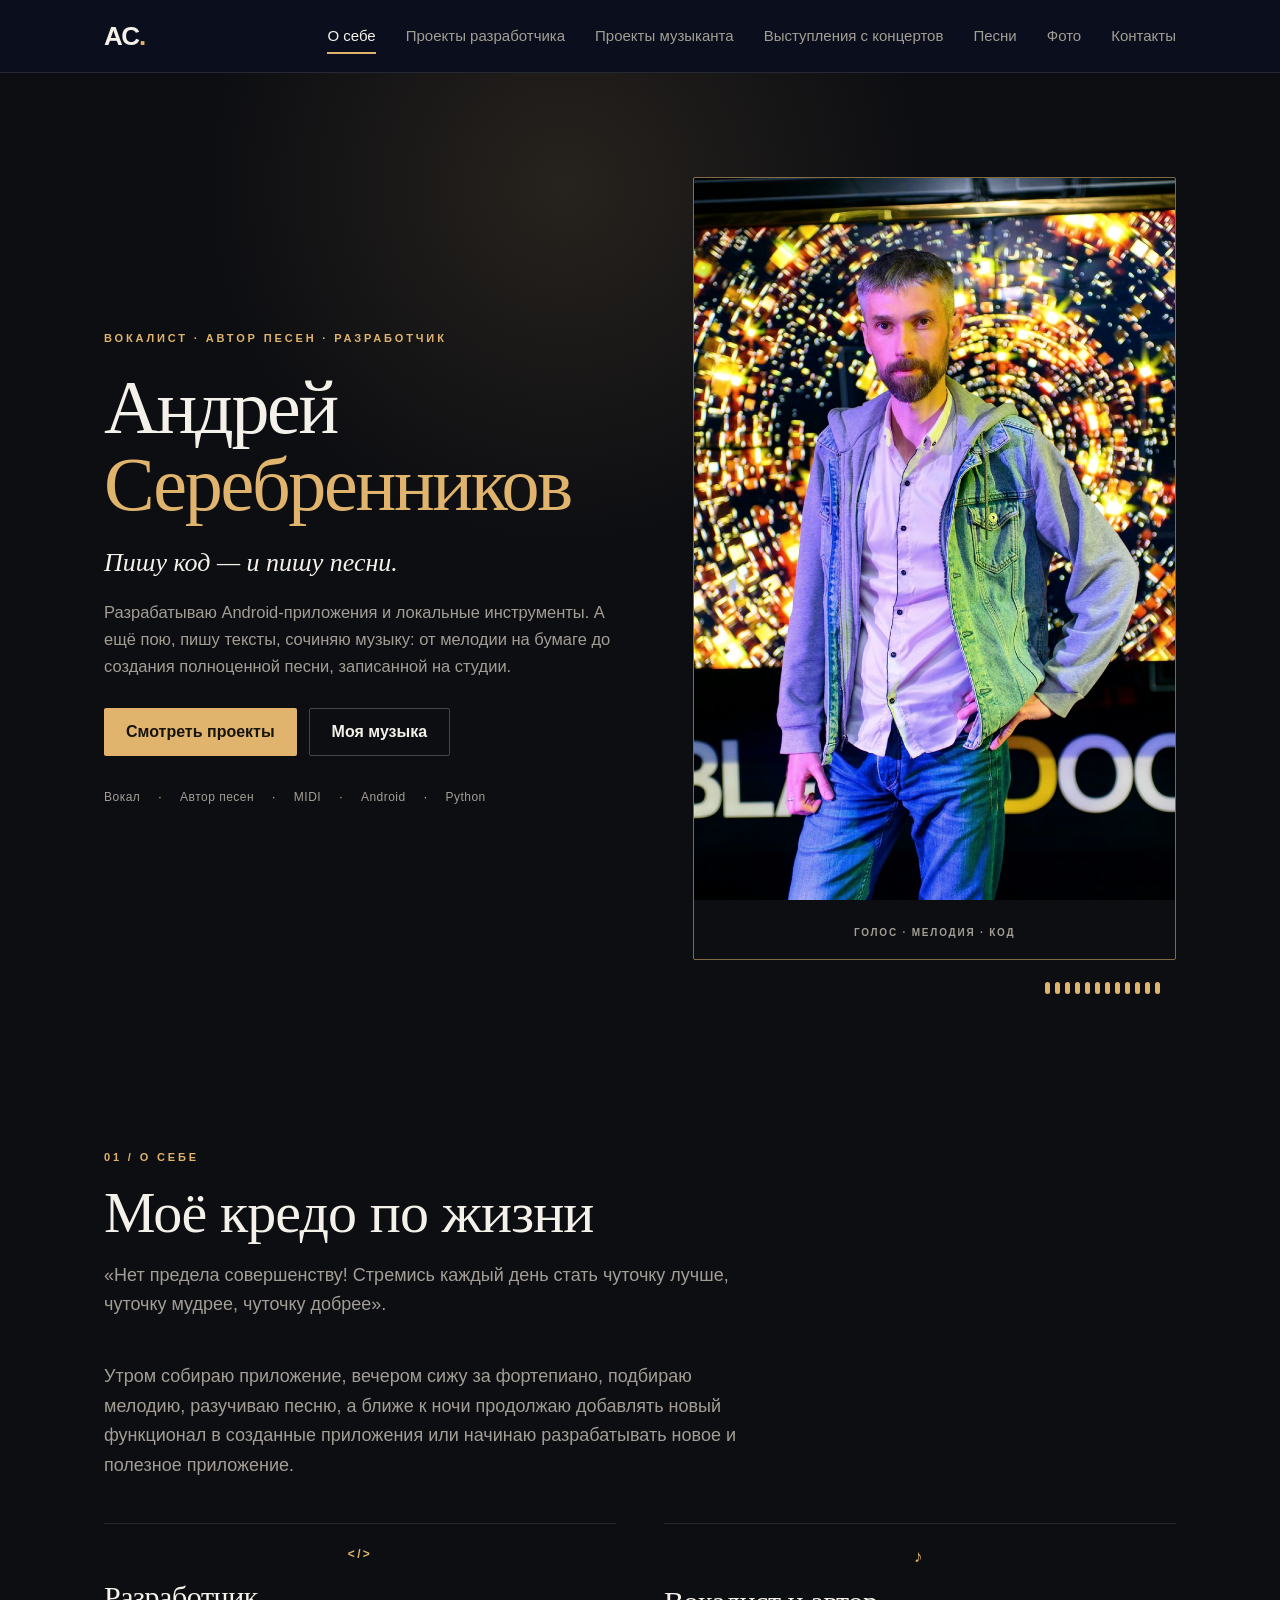
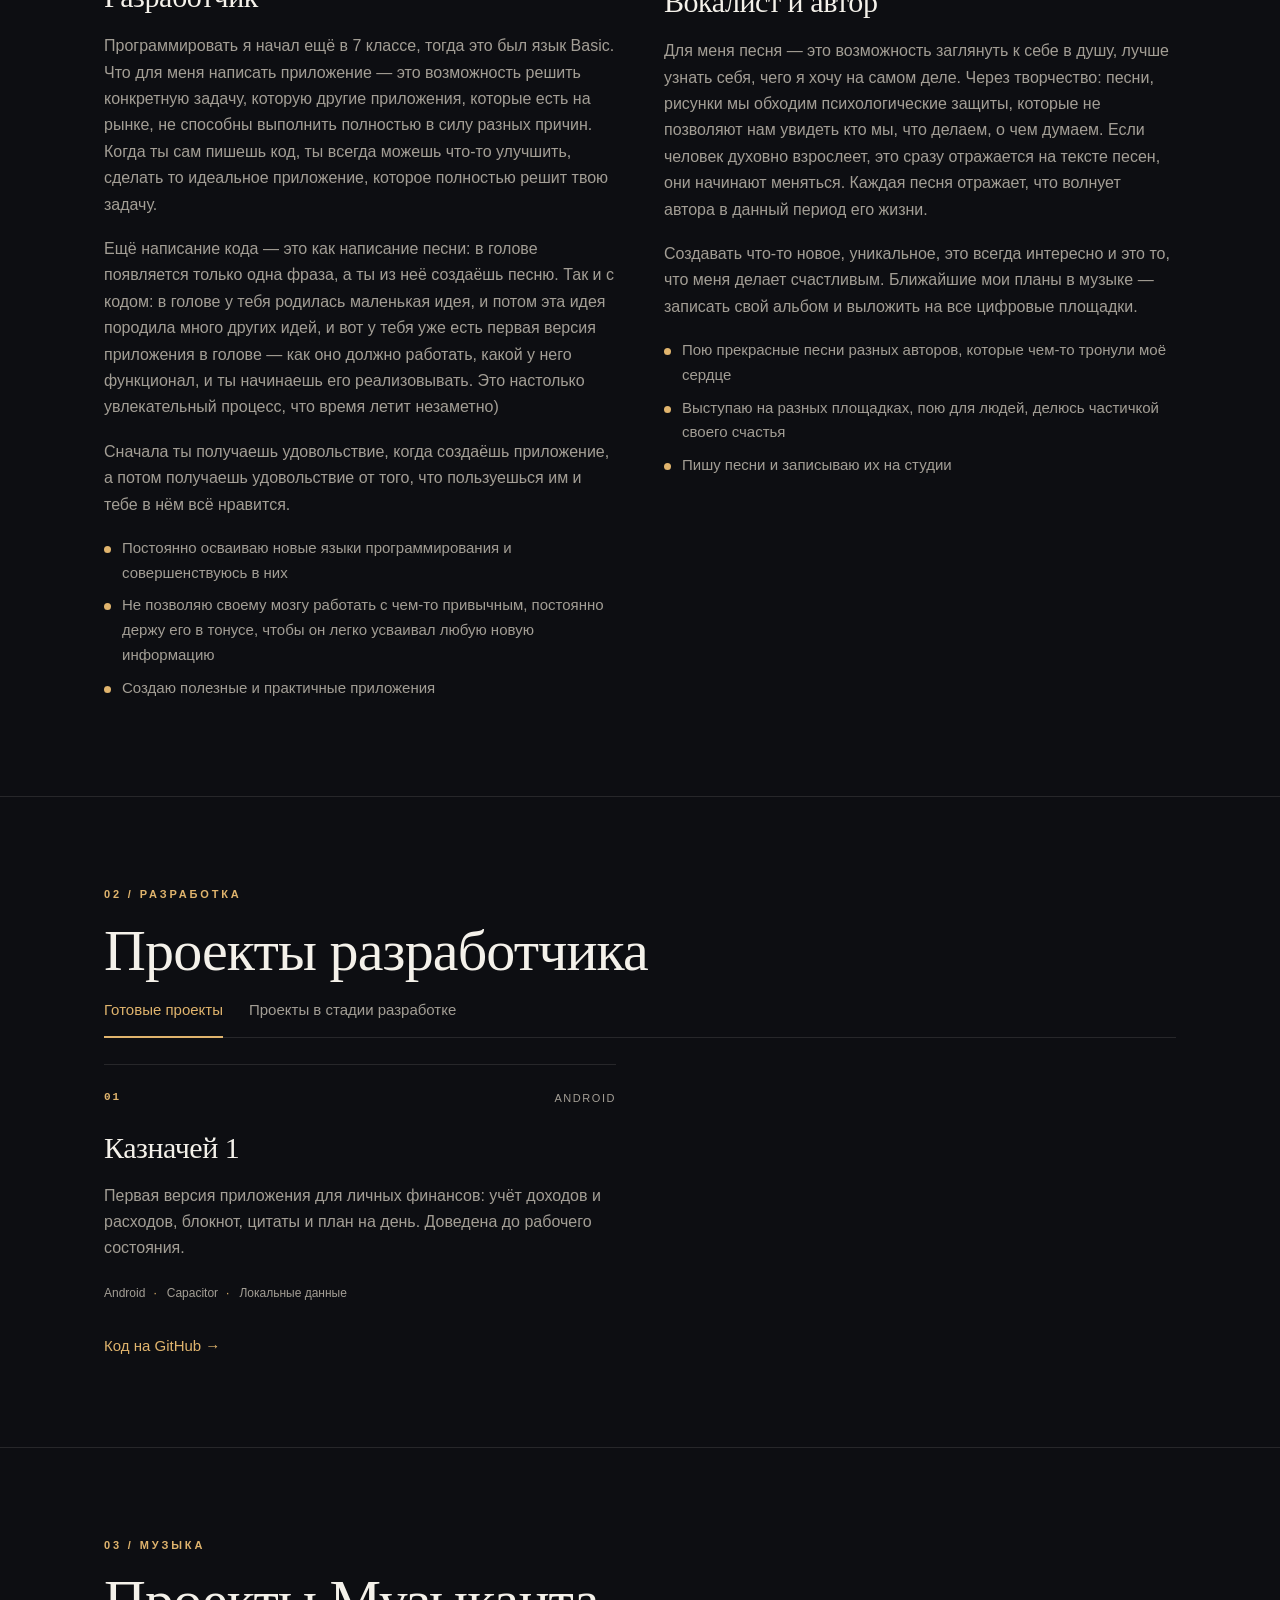
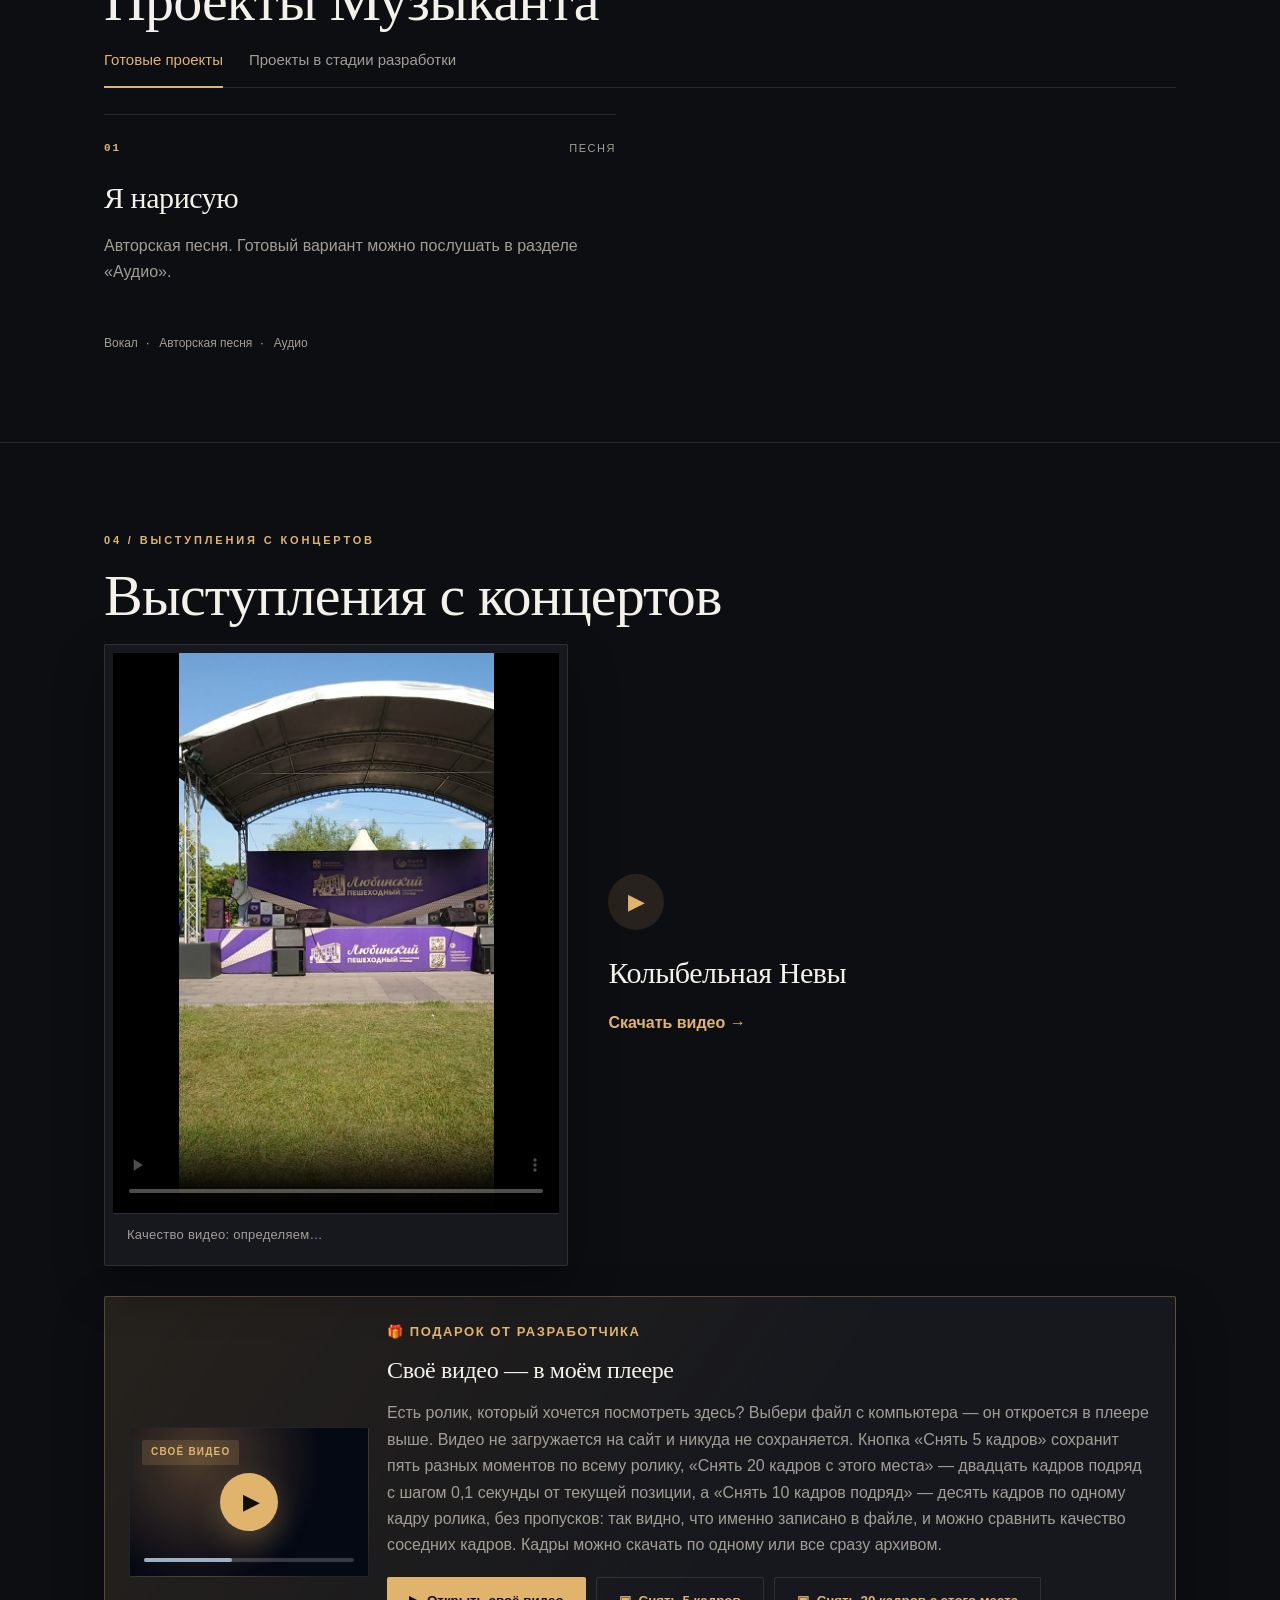
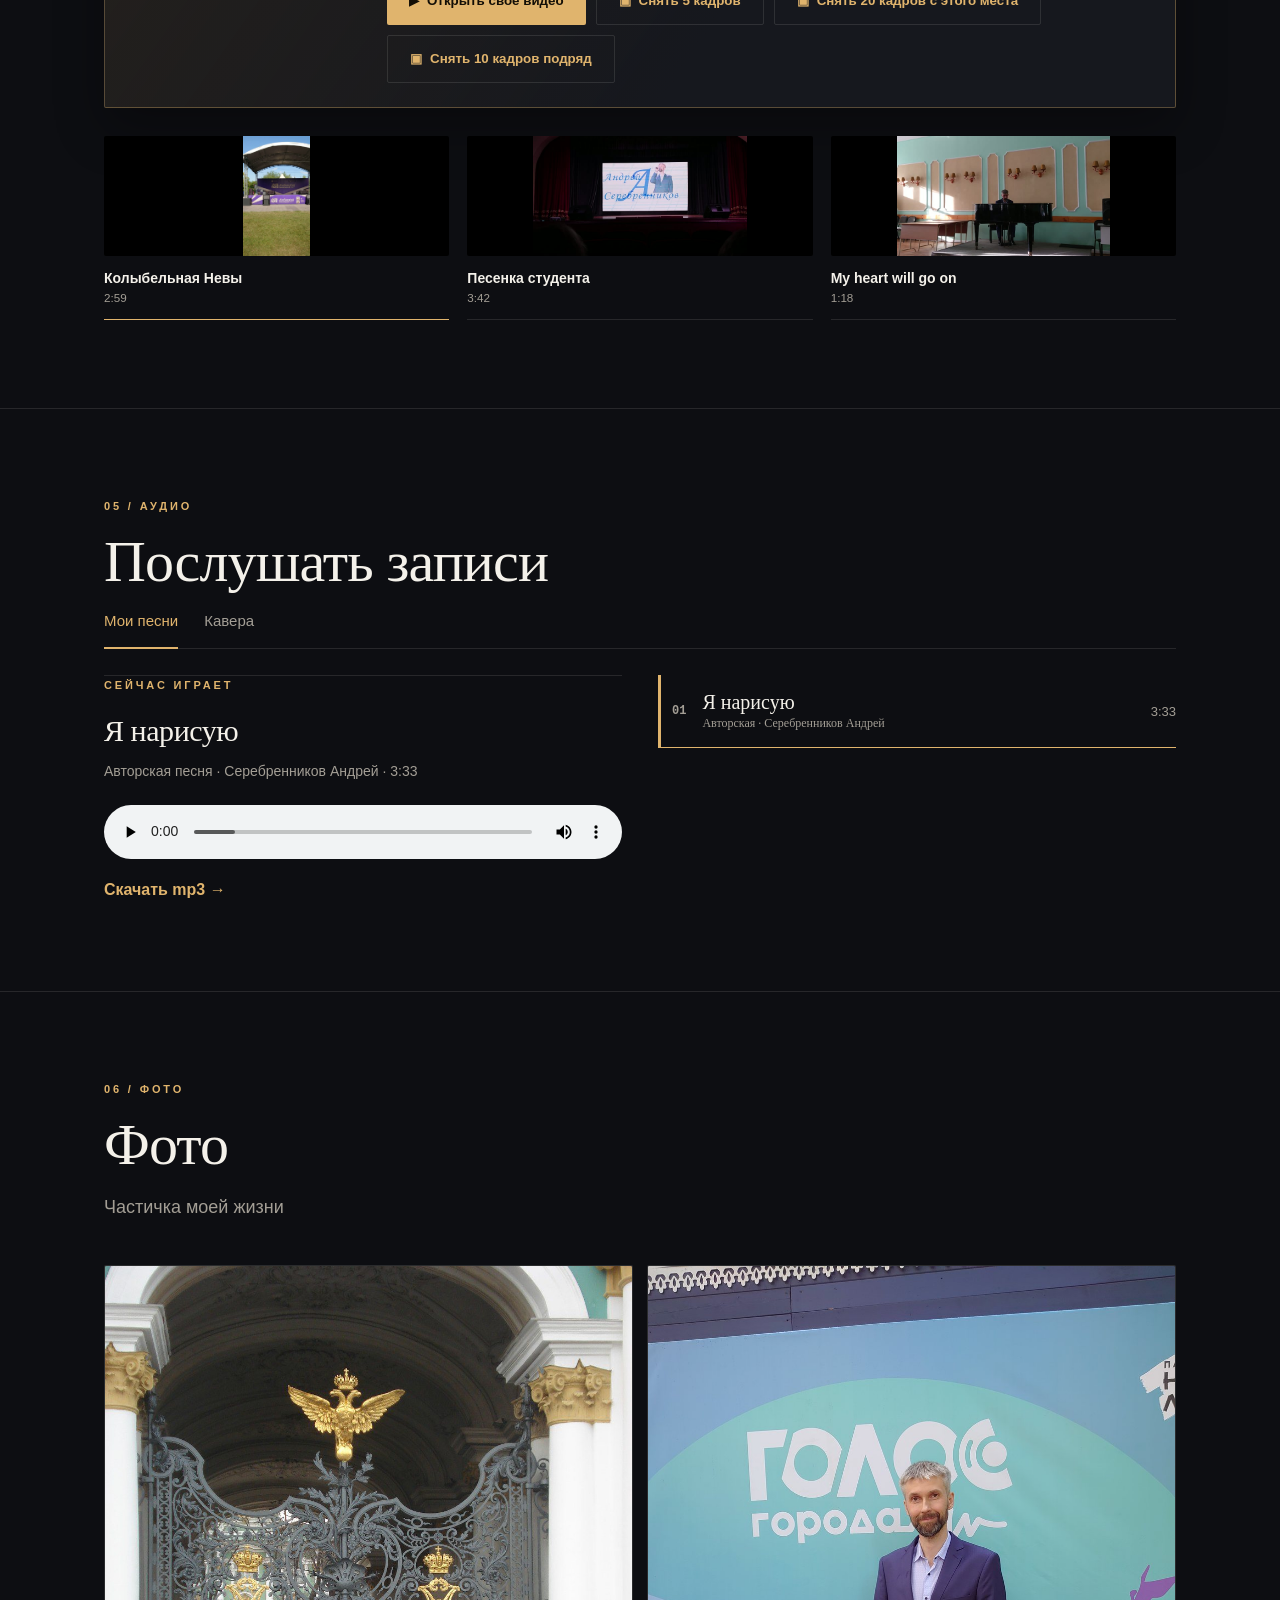
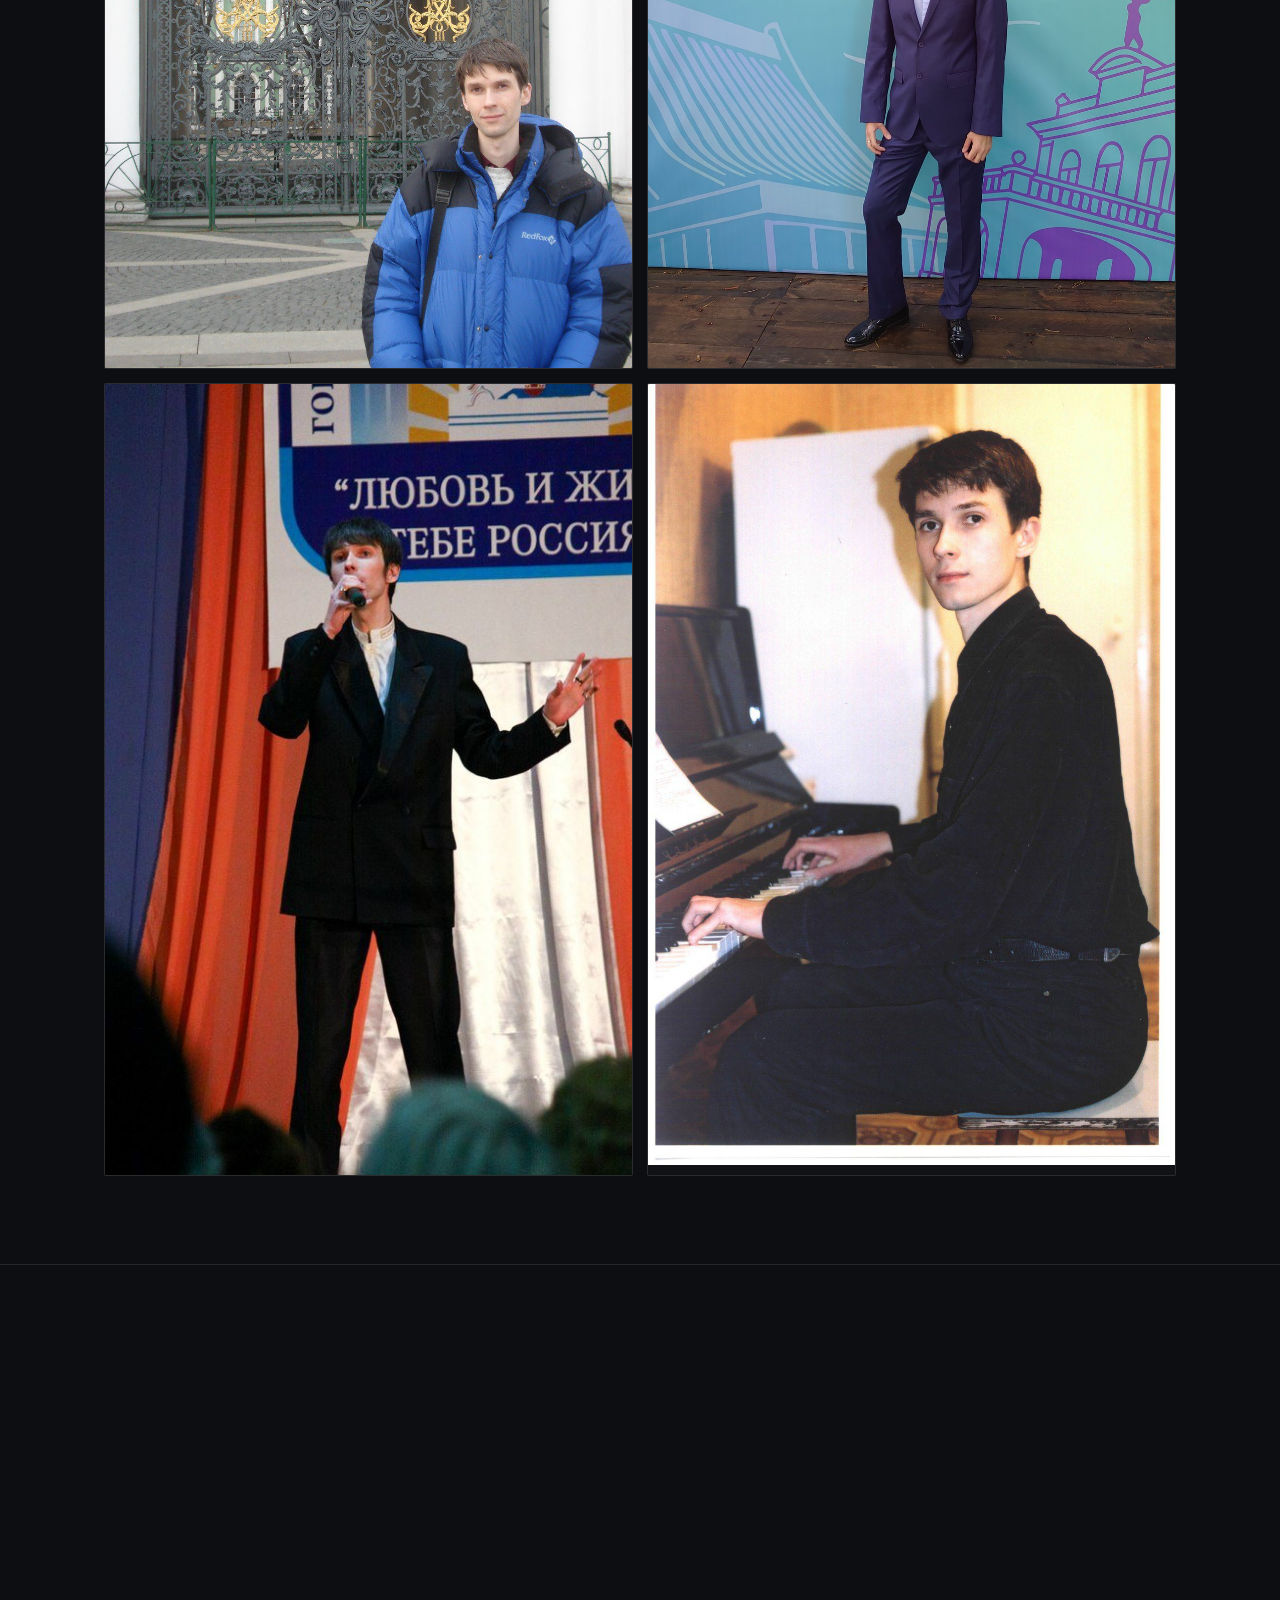
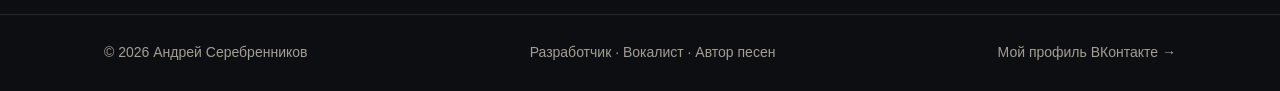
==== index.html @ 91d59042 "Add rights-holder note in Covers tab" ====
<!DOCTYPE html>
<!-- Пробная версия дизайна v2. Рабочие index.html и styles.css не изменены. -->
<html lang="ru">
<head>
  <meta charset="utf-8">
  <meta name="viewport" content="width=device-width, initial-scale=1">
  <title>Андрей Серебренников — версия v2</title>
  <meta name="description" content="Портфолио Андрея Серебренникова: приложения, локальные инструменты, парсер нот, а также вокал и авторские песни.">
  <meta name="theme-color" content="#0d0e12">
  <link rel="icon" href="favicon.svg" type="image/svg+xml">
  <link rel="stylesheet" href="styles-v2.css">
</head>
<body>
  <a class="skip-link" href="#main">Перейти к содержимому</a>

  <header class="header" id="top">
    <div class="container header-inner">
      <a class="logo" href="#top" aria-label="Наверх">АС<span>.</span></a>

      <nav class="nav" id="nav" aria-label="Основная навигация">
        <a href="#about">О себе</a>
        <a href="#projects">Проекты разработчика</a>
        <a href="#music-projects">Проекты музыканта</a>
        <a href="#video">Выступления с концертов</a>
        <a href="#songs">Песни</a>
        <a href="#photos">Фото</a>
        <a href="#contacts">Контакты</a>
      </nav>

      <button class="menu-btn" id="menuBtn" type="button" aria-label="Открыть меню" aria-expanded="false" aria-controls="nav">
        <span></span><span></span><span></span>
      </button>
    </div>
  </header>

  <main id="main">
    <!-- Главный экран -->
    <section class="hero">
      <div class="hero-glow" aria-hidden="true"></div>
      <div class="container hero-inner">
        <div class="hero-copy">
          <p class="eyebrow">Вокалист · автор песен · разработчик</p>
          <h1>Андрей<br><span>Серебренников</span></h1>
          <p class="hero-lead">Пишу код — и пишу песни.</p>
          <p class="hero-text">
            Разрабатываю Android-приложения и локальные инструменты.
            А ещё пою, пишу тексты, сочиняю музыку: от мелодии на бумаге до создания полноценной песни, записанной на студии.
          </p>
          <div class="hero-actions">
            <a class="btn btn-primary" href="#projects">Смотреть проекты</a>
            <a class="btn btn-ghost" href="#songs">Моя музыка</a>
          </div>
          <ul class="tags" aria-label="Чем я занимаюсь">
            <li>Вокал</li><li>Автор песен</li><li>MIDI</li><li>Android</li><li>Python</li>
          </ul>
        </div>

        <div class="hero-art">
          <!-- Портрет для главного экрана: фото Андрея из Marina_site\photo\Andrey.jpg.
               Копия для сайта лежит в assets/andrey-hero.jpg (900×1353, 285 КБ). -->
          <div class="hero-portrait-wrap">
            <img class="hero-portrait" src="assets/andrey-hero.jpg" alt="Андрей Серебренников" width="900" height="1353">
            <div class="hero-portrait-caption"><span>голос · мелодия · код</span></div>
          </div>
          <div class="equalizer" aria-hidden="true">
            <i></i><i></i><i></i><i></i><i></i><i></i><i></i><i></i><i></i><i></i><i></i><i></i>
          </div>
        </div>
      </div>
    </section>

    <!-- О себе -->
    <section class="section" id="about">
      <div class="container">
        <p class="section-label">01 / О себе</p>
        <h2 class="section-title">Моё кредо по жизни</h2>
        <p class="section-intro">«Нет предела совершенству! Стремись каждый день стать чуточку лучше, чуточку мудрее, чуточку добрее».</p>
        <p class="section-intro">
          Утром собираю приложение, вечером сижу за фортепиано, подбираю мелодию, разучиваю песню,
          а ближе к ночи продолжаю добавлять новый функционал в созданные приложения
          или начинаю разрабатывать новое и полезное приложение.
        </p>

        <div class="about-grid">
          <article class="about-card reveal">
            <div class="about-icon about-icon-code">&lt;/&gt;</div>
            <h3>Разработчик</h3>
            <p>
              Программировать я начал ещё в 7 классе, тогда это был язык Basic. Что для меня написать
              приложение — это возможность решить конкретную задачу, которую другие приложения,
              которые есть на рынке, не способны выполнить полностью в силу разных причин.
              Когда ты сам пишешь код, ты всегда можешь что-то улучшить, сделать то идеальное
              приложение, которое полностью решит твою задачу.
            </p>
            <p>
              Ещё написание кода — это как написание песни: в голове появляется только одна фраза,
              а ты из неё создаёшь песню. Так и с кодом: в голове у тебя родилась маленькая идея,
              и потом эта идея породила много других идей, и вот у тебя уже есть первая версия
              приложения в голове — как оно должно работать, какой у него функционал,
              и ты начинаешь его реализовывать. Это настолько увлекательный процесс,
              что время летит незаметно)
            </p>
            <p>
              Сначала ты получаешь удовольствие, когда создаёшь приложение, а потом получаешь
              удовольствие от того, что пользуешься им и тебе в нём всё нравится.
            </p>
            <ul class="about-list">
              <li>Постоянно осваиваю новые языки программирования и совершенствуюсь в них</li>
              <li>Не позволяю своему мозгу работать с чем-то привычным, постоянно держу его в тонусе, чтобы он легко усваивал любую новую информацию</li>
              <li>Создаю полезные и практичные приложения</li>
            </ul>
          </article>

          <article class="about-card reveal">
            <div class="about-icon about-icon-note">♪</div>
            <h3>Вокалист и автор</h3>
            <p>
              Для меня песня — это возможность заглянуть к себе в душу, лучше узнать себя,
              чего я хочу на самом деле. Через творчество: песни, рисунки мы обходим
              психологические защиты, которые не позволяют нам увидеть кто мы, что делаем,
              о чем думаем. Если человек духовно взрослеет, это сразу отражается на тексте песен,
              они начинают меняться. Каждая песня отражает, что волнует автора
              в данный период его жизни.
            </p>
            <p>
              Создавать что-то новое, уникальное, это всегда интересно и это то,
              что меня делает счастливым. Ближайшие мои планы в музыке — записать свой альбом
              и выложить на все цифровые площадки.
            </p>
            <ul class="about-list">
              <li>Пою прекрасные песни разных авторов, которые чем-то тронули моё сердце</li>
              <li>Выступаю на разных площадках, пою для людей, делюсь частичкой своего счастья</li>
              <li>Пишу песни и записываю их на студии</li>
            </ul>
          </article>
        </div>

      </div>
    </section>

    <!-- Разработка -->
    <section class="section section-alt" id="projects">
      <div class="container">
        <p class="section-label">02 / Разработка</p>
        <h2 class="section-title">Проекты разработчика</h2>
        <div class="project-tabs" role="tablist" aria-label="Разделы проектов">
          <button class="project-tab active" type="button" role="tab" aria-selected="true"
                  aria-controls="projectPanelReady">Готовые проекты</button>
          <button class="project-tab" type="button" role="tab" aria-selected="false"
                  aria-controls="projectPanelDev">Проекты в стадии разработке</button>
        </div>

        <div class="project-panel" id="projectPanelReady" role="tabpanel">
          <div class="projects-grid">
            <article class="project-card reveal">
              <div class="project-top"><span class="project-num">01</span><span class="project-kind">Android</span></div>
              <h3>Казначей 1</h3>
              <p>Первая версия приложения для личных финансов: учёт доходов и расходов, блокнот, цитаты и план на день. Доведена до рабочего состояния.</p>
              <div class="project-tags"><span>Android</span><span>Capacitor</span><span>Локальные данные</span></div>
            </article>
          </div>
        </div>

        <div class="project-panel" id="projectPanelDev" role="tabpanel" hidden>
          <div class="projects-grid">
            <article class="project-card reveal">
              <div class="project-top"><span class="project-num">01</span><span class="project-kind">В работе</span></div>
              <h3>Web_Parser</h3>
              <p>Веб-приложение, которое позволяет работать с текстовыми документами в разных форматах. Проект ещё в разработке.</p>
              <div class="project-tags"><span>Веб-приложение</span><span>Текстовые документы</span><span>В разработке</span></div>
            </article>
          </div>
        </div>

        <p class="projects-more">
          <a href="https://github.com/andreyserebrennikov8155" target="_blank" rel="noopener">Код на GitHub →</a>
        </p>
      </div>
    </section>

    <!-- Проекты музыканта -->
    <section class="section" id="music-projects">
      <div class="container">
        <p class="section-label">03 / Музыка</p>
        <h2 class="section-title">Проекты Музыканта</h2>
        <div class="project-tabs" role="tablist" aria-label="Разделы музыкальных проектов">
          <button class="project-tab active" type="button" role="tab" aria-selected="true"
                  aria-controls="musicPanelReady">Готовые проекты</button>
          <button class="project-tab" type="button" role="tab" aria-selected="false"
                  aria-controls="musicPanelDev">Проекты в стадии разработки</button>
        </div>

        <div class="project-panel" id="musicPanelReady" role="tabpanel">
          <div class="projects-grid">
            <article class="project-card reveal">
              <div class="project-top"><span class="project-num">01</span><span class="project-kind">Песня</span></div>
              <h3>Я нарисую</h3>
              <p>Авторская песня. Готовый вариант можно послушать в разделе «Аудио».</p>
              <div class="project-tags"><span>Вокал</span><span>Авторская песня</span><span>Аудио</span></div>
            </article>
          </div>
        </div>

        <div class="project-panel" id="musicPanelDev" role="tabpanel" hidden>
          <div class="projects-grid">
            <article class="project-card reveal">
              <div class="project-top"><span class="project-num">01</span><span class="project-kind">В работе</span></div>
              <h3>Запись мини-альбома</h3>
              <p>Собираю песни в мини-альбом: запись на студии и подготовка к публикации на цифровых площадках.</p>
              <div class="project-tags"><span>Студия</span><span>Альбом</span><span>В работе</span></div>
            </article>
          </div>
        </div>
      </div>
    </section>

    <!-- Видео -->
    <section class="section video-section" id="video">
      <div class="container">
        <p class="section-label">04 / Выступления с концертов</p>
        <h2 class="section-title">Выступления с концертов</h2>
        <div class="video-layout reveal" id="videoLayout">
          <div class="video-frame">
            <video id="andreyVideo" controls preload="metadata" playsinline
                   poster="assets/poster-kolybelnaya.jpg"
                   aria-label="Видео Андрея Серебренникова">
              <source src="video/%D0%9A%D0%BE%D0%BB%D1%8B%D0%B1%D0%B5%D0%BB%D1%8C%D0%BD%D0%B0%D1%8F%20%D0%9D%D0%B5%D0%B2%D1%8B.mp4" type="video/mp4">
            </video>
            <p class="video-quality" id="videoQuality" aria-live="polite">Качество видео: определяем…</p>
          </div>
          <div class="video-note">
            <span class="video-note-icon" aria-hidden="true">▶</span>
            <h3 id="videoTitle">Колыбельная Невы</h3>
            <a class="text-link" id="videoDownload"
               href="video/%D0%9A%D0%BE%D0%BB%D1%8B%D0%B1%D0%B5%D0%BB%D1%8C%D0%BD%D0%B0%D1%8F%20%D0%9D%D0%B5%D0%B2%D1%8B.mp4"
               download>Скачать видео →</a>
          </div>
        </div>

        <!-- Подарок от разработчика -->
        <div class="gift-player reveal">
          <div class="gift-player-visual" aria-hidden="true">
            <span class="gift-tag">СВОЁ ВИДЕО</span>
            <span class="gift-play">▶</span>
            <span class="gift-controls"><i></i></span>
          </div>
          <div class="gift-player-body">
            <p class="gift-eyebrow">🎁 Подарок от разработчика</p>
            <h3>Своё видео — в моём плеере</h3>
            <p class="video-empty" id="videoEmpty">
              Есть ролик, который хочется посмотреть здесь? Выбери файл с компьютера —
              он откроется в плеере выше. Видео не загружается на сайт и никуда не сохраняется.
              Кнопка «Снять 5 кадров» сохранит пять разных моментов по всему ролику,
              «Снять 20 кадров с этого места» — двадцать кадров подряд с шагом 0,1 секунды от текущей
              позиции, а «Снять 10 кадров подряд» — десять кадров по одному кадру ролика, без пропусков:
              так видно, что именно записано в файле, и можно сравнить качество соседних кадров.
              Кадры можно скачать по одному или все сразу архивом.
            </p>
            <div class="gift-actions">
              <button class="btn btn-gift" id="pickVideoBtn" type="button">
                <span aria-hidden="true">▶</span> Открыть своё видео
              </button>
              <button class="btn btn-frames" id="captureFramesBtn" type="button">
                <span aria-hidden="true">▣</span> Снять 5 кадров
              </button>
              <button class="btn btn-frames" id="captureFromCursorBtn" type="button">
                <span aria-hidden="true">▣</span> Снять 20 кадров с этого места
              </button>
              <button class="btn btn-frames" id="captureStepFramesBtn" type="button">
                <span aria-hidden="true">▣</span> Снять 10 кадров подряд
              </button>
            </div>
            <p class="frame-status" id="frameStatus" role="status" aria-live="polite"></p>
            <div class="frame-results" id="frameResults" aria-label="Снимки кадров"></div>
            <div class="frame-download">
              <button class="btn btn-frames" id="downloadAllFramesBtn" type="button" hidden>
                <span aria-hidden="true">⬇</span> Скачать все кадры (ZIP)
              </button>
            </div>
            <input type="file" id="videoFileInput" accept="video/*" aria-label="Выбрать видеофайл" hidden>
          </div>
        </div>

        <div class="video-picker reveal" id="videoPicker" role="group" aria-label="Список видео">
          <button class="video-choice active" type="button"
                  data-src="video/%D0%9A%D0%BE%D0%BB%D1%8B%D0%B1%D0%B5%D0%BB%D1%8C%D0%BD%D0%B0%D1%8F%20%D0%9D%D0%B5%D0%B2%D1%8B.mp4"
                  data-poster="assets/poster-kolybelnaya.jpg"
                  data-title="Колыбельная Невы"
                  aria-label="Видео Колыбельная Невы, 2 минуты 59 секунд">
            <img src="assets/poster-kolybelnaya.jpg" alt="" loading="lazy"><span>Колыбельная Невы<br><small>2:59</small></span>
          </button>
          <button class="video-choice" type="button"
                  data-src="video/%D0%9F%D0%B5%D1%81%D0%B5%D0%BD%D0%BA%D0%B0%20%D1%81%D1%82%D1%83%D0%B4%D0%B5%D0%BD%D1%82%D0%B0.mp4"
                  data-poster="assets/poster-student.jpg"
                  data-title="Песенка студента"
                  aria-label="Видео Песенка студента, 3 минуты 42 секунды">
            <img src="assets/poster-student.jpg" alt="" loading="lazy"><span>Песенка студента<br><small>3:42</small></span>
          </button>
          <button class="video-choice" type="button"
                  data-src="video/My%20heart%20will%20go%20on.mp4"
                  data-poster="assets/poster-my-heart.jpg"
                  data-title="My heart will go on"
                  aria-label="Видео My heart will go on, 1 минута 18 секунд">
            <img src="assets/poster-my-heart.jpg" alt="" loading="lazy"><span>My heart will go on<br><small>1:18</small></span>
          </button>
        </div>
      </div>
    </section>

    <!-- Аудио -->
    <section class="section section-alt songs-section" id="songs">
      <div class="container">
        <p class="section-label">05 / Аудио</p>
        <h2 class="section-title">Послушать записи</h2>
        <div class="audio-tabs" role="tablist" aria-label="Разделы записей">
          <button class="audio-tab active" type="button" role="tab" aria-selected="true"
                  aria-controls="audioPanelMine">Мои песни</button>
          <button class="audio-tab" type="button" role="tab" aria-selected="false"
                  aria-controls="audioPanelCovers">Кавера</button>
        </div>
        <div class="songs-layout reveal">
          <div class="audio-frame">
            <div class="audio-label">Сейчас играет</div>
            <h3 id="audioTitle">Я нарисую</h3>
            <p class="audio-sub" id="audioSub">Авторская песня · Серебренников Андрей · 3:33</p>
            <audio id="andreyAudio" controls preload="metadata" aria-label="Аудиоплеер записей Андрея Серебренникова">
              <source src="audio/my/%D0%A1%D0%B5%D1%80%D0%B5%D0%B1%D1%80%D0%B5%D0%BD%D0%BD%D0%B8%D0%BA%D0%BE%D0%B2%20%D0%90%D0%BD%D0%B4%D1%80%D0%B5%D0%B9%20-%20%D0%AF%20%D0%BD%D0%B0%D1%80%D0%B8%D1%81%D1%83%D1%8E.mp3" type="audio/mpeg">
              Твой браузер не поддерживает воспроизведение аудио.
            </audio>
            <a class="text-link" id="audioDownload" href="audio/my/%D0%A1%D0%B5%D1%80%D0%B5%D0%B1%D1%80%D0%B5%D0%BD%D0%BD%D0%B8%D0%BA%D0%BE%D0%B2%20%D0%90%D0%BD%D0%B4%D1%80%D0%B5%D0%B9%20-%20%D0%AF%20%D0%BD%D0%B0%D1%80%D0%B8%D1%81%D1%83%D1%8E.mp3" download>Скачать mp3 →</a>
          </div>
          <div class="track-list" role="group" aria-label="Список записей">
            <div class="audio-panel" id="audioPanelMine" role="tabpanel">
            <button class="track active" type="button"
                    data-src="audio/my/%D0%A1%D0%B5%D1%80%D0%B5%D0%B1%D1%80%D0%B5%D0%BD%D0%BD%D0%B8%D0%BA%D0%BE%D0%B2%20%D0%90%D0%BD%D0%B4%D1%80%D0%B5%D0%B9%20-%20%D0%AF%20%D0%BD%D0%B0%D1%80%D0%B8%D1%81%D1%83%D1%8E.mp3"
                    data-title="Я нарисую" data-sub="Авторская песня · Серебренников Андрей · 3:33">
              <span class="track-num">01</span><span class="track-name">Я нарисую<small>Авторская · Серебренников Андрей</small></span><span class="track-time">3:33</span>
            </button>
            </div>

            <div class="audio-panel" id="audioPanelCovers" role="tabpanel" hidden>
            <button class="track" type="button"
                    data-src="audio/cover/%D0%A1%D0%B5%D1%80%D0%B5%D0%B1%D1%80%D0%B5%D0%BD%D0%BD%D0%B8%D0%BA%D0%BE%D0%B2%20%D0%90%D0%BD%D0%B4%D1%80%D0%B5%D0%B9%20-%20%D0%92%D0%B5%D1%80%D0%BD%D1%8B%D0%B5%20%D0%B4%D1%80%D1%83%D0%B7%D1%8C%D1%8F%20%28cover%29.mp3"
                    data-title="Верные друзья" data-sub="Кавер · оригинал: группа «Сценакардия» · исполняет Андрей Серебренников · 3:34">
              <span class="track-num">01</span><span class="track-name">Верные друзья<small>Кавер · оригинал: группа «Сценакардия»</small></span><span class="track-time">3:34</span>
            </button>
            <button class="track" type="button"
                    data-src="audio/cover/%D0%A1%D0%B5%D1%80%D0%B5%D0%B1%D1%80%D0%B5%D0%BD%D0%BD%D0%B8%D0%BA%D0%BE%D0%B2%20%D0%90%D0%BD%D0%B4%D1%80%D0%B5%D0%B9%20-%20%D0%94%D0%B0%D0%B2%D0%B0%D0%B9%20%D1%80%D0%B8%D1%81%D0%BA%D0%BD%D0%B5%D0%BC%20%28cover%29%20Fm.mp3"
                    data-title="Давай рискнём" data-sub="Кавер · автор: Морозова Ольга Владимировна · оригинал: Марина Бриз · исполняет Андрей Серебренников · 3:26">
              <span class="track-num">02</span><span class="track-name">Давай рискнём<small>Кавер · автор: Морозова Ольга Владимировна · оригинал: Марина Бриз</small></span><span class="track-time">3:26</span>
            </button>
            <p class="audio-note">Дорогие авторы и исполнители! Если вы против размещения вашего произведения или кавера на этом сайте, <a class="text-link" href="#contacts">напишите мне</a> — я удалю запись.</p>
            </div>
          </div>
        </div>
      </div>
    </section>


    <!-- Фото -->
    <section class="section" id="photos">
      <div class="container">
        <p class="section-label">06 / Фото</p>
        <h2 class="section-title">Фото</h2>
        <p class="section-intro">Частичка моей жизни</p>
        <div class="photo-grid reveal">
          <div class="photo-row">
            <a class="photo-item" href="assets/photos/photo-04.jpg" target="_blank" rel="noopener"><img src="assets/photos/photo-04.jpg" alt="Фото 4" loading="lazy"></a>
            <a class="photo-item" href="assets/photos/photo-09.jpg" target="_blank" rel="noopener"><img src="assets/photos/photo-09.jpg" alt="Фото 9" loading="lazy"></a>
          </div>
          <div class="photo-row">
            <a class="photo-item" href="assets/photos/photo-06.jpg" target="_blank" rel="noopener"><img src="assets/photos/photo-06.jpg" alt="Фото 6" loading="lazy"></a>
            <a class="photo-item" href="assets/photos/photo-07.jpg" target="_blank" rel="noopener"><img src="assets/photos/photo-07.jpg" alt="Фото 7" loading="lazy"></a>
          </div>
        </div>
      </div>
    </section>
    <!-- Контакты -->
    <section class="section section-alt" id="contacts">
      <div class="container contacts-inner reveal">
        <div>
          <p class="section-label">07 / Контакты</p>
          <h2 class="section-title">Связаться</h2>
          <p class="section-intro">
            Если хочешь обсудить приложение, инструмент или песню — напиши мне.
          </p>
        </div>
        <div class="contact-links">
          <a class="contact-link" href="https://github.com/andreyserebrennikov8155" target="_blank" rel="noopener">
            <span class="contact-icon">⌘</span>
            <span><strong>GitHub</strong><small>andreyserebrennikov8155</small></span>
            <span class="contact-arrow">→</span>
          </a>
          <a class="contact-link" href="#top">
            <span class="contact-icon">↑</span>
            <span><strong>Наверх страницы</strong><small>вернуться к началу</small></span>
            <span class="contact-arrow">→</span>
          </a>
        </div>
      </div>
    </section>
  </main>

  <footer class="footer">
    <div class="container footer-inner">
      <span>© <span id="year">2026</span> Андрей Серебренников</span>
      <span>Разработчик · Вокалист · Автор песен</span>
      <a href="https://vk.ru/andreyserebren" target="_blank" rel="noopener">Мой профиль ВКонтакте →</a>
    </div>
  </footer>

  <script src="script.js"></script>
</body>
</html>
---- styles-v2.css ----
/* Минималистичный портфолио-сайт Андрея Серебренникова.
   Без сборки и внешних библиотек: только HTML + CSS + JS. */

:root {
  --bg: #0b1020;
  --surface: #121a30;
  --surface-2: #17213c;
  --text: #e9eef8;
  --muted: #9aa6c0;
  --accent: #8390ff;
  --accent-2: #ffb667;
  --border: rgba(255, 255, 255, 0.09);
  --radius: 18px;
  --shadow: 0 18px 50px rgba(0, 0, 0, 0.28);
  --container: 1120px;
}

* { box-sizing: border-box; }
[hidden] { display: none !important; }

html { scroll-behavior: smooth; scroll-padding-top: 84px; }

body {
  margin: 0;
  background: var(--bg);
  color: var(--text);
  font: 16px/1.65 "Segoe UI", Roboto, "Helvetica Neue", Arial, sans-serif;
  -webkit-font-smoothing: antialiased;
  overflow-x: hidden;
}

a { color: inherit; text-decoration: none; }
ul { margin: 0; padding: 0; list-style: none; }
img, svg { max-width: 100%; }

.container {
  width: 100%;
  max-width: var(--container);
  margin: 0 auto;
  padding: 0 24px;
}

.skip-link {
  position: absolute;
  left: -999px;
  top: 8px;
  z-index: 100;
  padding: 10px 16px;
  background: var(--accent);
  color: #0b1020;
  border-radius: 8px;
}
.skip-link:focus { left: 16px; }

/* ---------- Шапка ---------- */
.header {
  position: sticky;
  top: 0;
  z-index: 50;
  background: rgba(11, 16, 32, 0.82);
  backdrop-filter: blur(14px);
  border-bottom: 1px solid var(--border);
}
.header-inner {
  display: flex;
  align-items: center;
  justify-content: space-between;
  height: 72px;
}
.logo {
  font-size: 26px;
  font-weight: 800;
  letter-spacing: -1px;
}
.logo span { color: var(--accent); }

.nav { display: flex; gap: 30px; }
.nav a {
  position: relative;
  color: var(--muted);
  font-size: 15px;
  transition: color 0.2s;
}
.nav a::after {
  content: "";
  position: absolute;
  left: 0;
  bottom: -6px;
  width: 0;
  height: 2px;
  background: var(--accent);
  transition: width 0.2s;
}
.nav a:hover, .nav a.active { color: var(--text); }
.nav a.active::after, .nav a:hover::after { width: 100%; }

.menu-btn {
  display: none;
  width: 44px;
  height: 44px;
  padding: 10px;
  border: 1px solid var(--border);
  border-radius: 10px;
  background: transparent;
  cursor: pointer;
}
.menu-btn span {
  display: block;
  height: 2px;
  margin: 4px 0;
  background: var(--text);
  border-radius: 2px;
  transition: transform 0.2s, opacity 0.2s;
}
.menu-btn.open span:nth-child(1) { transform: translateY(6px) rotate(45deg); }
.menu-btn.open span:nth-child(2) { opacity: 0; }
.menu-btn.open span:nth-child(3) { transform: translateY(-6px) rotate(-45deg); }

/* ---------- Главный экран ---------- */
.hero {
  position: relative;
  padding: 96px 0 104px;
  overflow: hidden;
}
.hero-glow {
  position: absolute;
  inset: -30% auto auto -15%;
  width: 800px;
  height: 800px;
  background: radial-gradient(circle, rgba(131, 144, 255, 0.17), transparent 65%);
  pointer-events: none;
}
.hero-inner {
  position: relative;
  display: grid;
  grid-template-columns: 1.15fr 0.85fr;
  gap: 40px;
  align-items: center;
}
.eyebrow {
  margin: 0 0 18px;
  color: var(--accent);
  font-size: 13px;
  font-weight: 700;
  letter-spacing: 0.18em;
  text-transform: uppercase;
}
.hero h1 {
  margin: 0 0 18px;
  font-size: clamp(40px, 6vw, 68px);
  line-height: 1.05;
  letter-spacing: -2px;
}
.hero h1 span {
  background: linear-gradient(90deg, var(--accent), #b5a9ff 55%, var(--accent-2));
  -webkit-background-clip: text;
  background-clip: text;
  color: transparent;
}
.hero-lead {
  margin: 0 0 14px;
  font-size: 22px;
  font-weight: 600;
}
.hero-text {
  max-width: 560px;
  margin: 0 0 28px;
  color: var(--muted);
  font-size: 17px;
}
.hero-actions { display: flex; flex-wrap: wrap; gap: 12px; margin-bottom: 32px; }
.btn {
  display: inline-flex;
  align-items: center;
  justify-content: center;
  min-height: 48px;
  padding: 0 22px;
  border-radius: 12px;
  font-weight: 600;
  transition: transform 0.2s, box-shadow 0.2s, background 0.2s;
}
.btn:hover { transform: translateY(-2px); }
.btn-primary {
  background: var(--accent);
  color: #0b1020;
  box-shadow: 0 12px 30px rgba(131, 144, 255, 0.25);
}
.btn-primary:hover { box-shadow: 0 16px 36px rgba(131, 144, 255, 0.38); }
.btn-ghost { border: 1px solid var(--border); color: var(--text); }
.btn-ghost:hover { background: var(--surface-2); }

.tags { display: flex; flex-wrap: wrap; gap: 8px; }
.tags li {
  padding: 6px 12px;
  border: 1px solid var(--border);
  border-radius: 999px;
  color: var(--muted);
  font-size: 13px;
}

/* Декоративная «иконка»: код + нота */
.hero-art {
  position: relative;
  display: grid;
  place-items: center;
  min-height: 360px;
}
.ring {
  position: absolute;
  border: 1px solid var(--border);
  border-radius: 50%;
}
.ring-1 { width: 330px; height: 330px; }
.ring-2 { width: 240px; height: 240px; border-color: rgba(131, 144, 255, 0.28); }
.hero-symbol {
  position: relative;
  display: flex;
  align-items: center;
  gap: 12px;
  padding: 26px 34px;
  border: 1px solid var(--border);
  border-radius: 26px;
  background: linear-gradient(145deg, var(--surface-2), var(--surface));
  box-shadow: var(--shadow);
}
.hero-symbol .code {
  font: 700 34px/1 Consolas, "Courier New", monospace;
  color: var(--accent);
}
.hero-symbol .note { font-size: 46px; color: var(--accent-2); }
.equalizer {
  position: absolute;
  bottom: 26px;
  display: flex;
  align-items: flex-end;
  gap: 5px;
  height: 46px;
}
.equalizer i {
  width: 5px;
  height: 12px;
  border-radius: 3px;
  background: linear-gradient(var(--accent), var(--accent-2));
  animation: eq 1.4s ease-in-out infinite alternate;
}
.equalizer i:nth-child(2n) { animation-duration: 0.9s; }
.equalizer i:nth-child(3n) { animation-duration: 1.8s; }
@keyframes eq { from { height: 8px; } to { height: 42px; } }

/* ---------- Общие секции ---------- */
.section { padding: 92px 0; }
.section-alt { background: var(--surface); }
.section-label {
  margin: 0 0 12px;
  color: var(--accent);
  font-size: 13px;
  font-weight: 700;
  letter-spacing: 0.16em;
  text-transform: uppercase;
}
.section-title {
  margin: 0 0 16px;
  font-size: clamp(30px, 4vw, 44px);
  line-height: 1.15;
  letter-spacing: -1px;
}
.section-intro {
  max-width: 720px;
  margin: 0 0 42px;
  color: var(--muted);
  font-size: 17px;
}

/* ---------- О себе ---------- */
.about-grid { display: grid; grid-template-columns: repeat(2, 1fr); gap: 22px; }
.about-card {
  padding: 32px;
  border: 1px solid var(--border);
  border-radius: var(--radius);
  background: var(--surface-2);
}
.about-icon {
  display: grid;
  place-items: center;
  width: 54px;
  height: 54px;
  margin-bottom: 20px;
  border-radius: 14px;
  font: 700 22px/1 Consolas, monospace;
}
.about-icon-code { background: rgba(131, 144, 255, 0.14); color: var(--accent); }
.about-icon-note { background: rgba(255, 182, 103, 0.14); color: var(--accent-2); font-size: 28px; }
.about-card h3 { margin: 0 0 12px; font-size: 24px; }
.about-card p { margin: 0 0 18px; color: var(--muted); }
.about-list li { position: relative; padding-left: 18px; margin: 8px 0; color: var(--muted); font-size: 15px; }
.about-list li::before {
  content: "";
  position: absolute;
  left: 0;
  top: 10px;
  width: 7px;
  height: 7px;
  border-radius: 50%;
  background: var(--accent);
}

/* ---------- Проекты ---------- */
.projects-grid { display: grid; grid-template-columns: repeat(2, 1fr); gap: 22px; }
.project-card {
  display: flex;
  flex-direction: column;
  min-height: 240px;
  padding: 28px;
  border: 1px solid var(--border);
  border-radius: var(--radius);
  background: var(--surface-2);
  transition: transform 0.25s, border-color 0.25s, box-shadow 0.25s;
}
.project-card:hover {
  transform: translateY(-5px);
  border-color: rgba(131, 144, 255, 0.45);
  box-shadow: var(--shadow);
}
.project-top { display: flex; justify-content: space-between; align-items: center; margin-bottom: 16px; }
.project-num { color: var(--accent); font: 700 14px/1 Consolas, monospace; }
.project-kind {
  padding: 5px 11px;
  border-radius: 999px;
  background: rgba(131, 144, 255, 0.12);
  color: var(--accent);
  font-size: 12px;
}
.project-card h3 { margin: 0 0 10px; font-size: 23px; }
.project-card p { margin: 0 0 20px; color: var(--muted); }
.project-tags { display: flex; flex-wrap: wrap; gap: 8px; margin-top: auto; }
.project-tags span {
  padding: 4px 10px;
  border: 1px solid var(--border);
  border-radius: 6px;
  color: var(--muted);
  font-size: 12px;
}
.projects-more { margin: 30px 0 0; color: var(--muted); font-size: 15px; }
.projects-more a { color: var(--accent); border-bottom: 1px solid transparent; }
.projects-more a:hover { border-bottom-color: var(--accent); }

/* ---------- Музыка ---------- */
.song-list { border: 1px solid var(--border); border-radius: var(--radius); overflow: hidden; }
.song {
  display: flex;
  align-items: center;
  gap: 20px;
  padding: 20px 24px;
  background: var(--surface);
  border-bottom: 1px solid var(--border);
  transition: background 0.2s, padding-left 0.2s;
}
.song:last-child { border-bottom: 0; }
.song:hover { background: var(--surface-2); padding-left: 32px; }
.song-num { color: var(--accent-2); font: 700 14px/1 Consolas, monospace; }
.song h3 { margin: 0 0 3px; font-size: 19px; }
.song p { margin: 0; color: var(--muted); font-size: 14px; }
.song-kind {
  display: inline-block;
  padding: 2px 9px;
  margin-right: 4px;
  border-radius: 999px;
  font-size: 12px;
  font-weight: 600;
}
.song-kind.author { background: rgba(255, 182, 103, 0.16); color: var(--accent-2); }
.song-kind.cover { background: rgba(154, 166, 192, 0.14); color: #c4cde0; }
.song-mark { margin-left: auto; color: var(--accent-2); font-size: 22px; }


/* ---------- Заметка из ВКонтакте ---------- */
.vk-note {
  margin-top: 28px;
  padding: 24px 28px;
  border-left: 3px solid var(--accent-2);
  border-radius: 0 var(--radius) var(--radius) 0;
  background: var(--surface-2);
}
.vk-label {
  margin: 0 0 10px;
  color: var(--accent);
  font-size: 12px;
  font-weight: 700;
  letter-spacing: 0.14em;
  text-transform: uppercase;
}
.vk-head { display: flex; align-items: center; gap: 20px; margin-bottom: 18px; }
.vk-avatar {
  width: 84px;
  height: 84px;
  flex: none;
  border: 2px solid rgba(131, 144, 255, 0.45);
  border-radius: 50%;
  object-fit: cover;
}
.vk-small { font-size: 13px; }
.vk-note blockquote { margin: 0 0 8px; font-size: 18px; }
.vk-note strong { color: var(--text); }
.vk-note p { margin: 0 0 10px; color: var(--muted); }
.vk-note a { color: var(--accent); font-weight: 600; }
.vk-note a:hover { text-decoration: underline; }
.vk-gallery-note { margin: 26px 0 14px; color: var(--muted); font-size: 14px; }
.vk-gallery { display: grid; grid-template-columns: repeat(3, 1fr); gap: 14px; }
.vk-shot {
  display: block;
  border: 1px solid var(--border);
  border-radius: 14px;
  overflow: hidden;
  background: var(--surface-2);
  transition: transform 0.2s, border-color 0.2s;
}
.vk-shot:hover { transform: translateY(-3px); border-color: rgba(131, 144, 255, 0.45); }
.vk-shot img {
  display: block;
  width: 100%;
  height: 260px;
  object-fit: contain;
  object-position: center;
  background: rgba(255, 255, 255, 0.03);
}
.vk-shot span { display: block; padding: 12px 14px; font-size: 13px; color: var(--muted); }

/* ---------- Видео ---------- */
.video-layout {
  display: grid;
  grid-template-columns: 0.9fr 1.1fr;
  gap: 40px;
  align-items: center;
}
.video-frame {
  border: 1px solid var(--border);
  border-radius: var(--radius);
  overflow: hidden;
  background: #000;
  box-shadow: var(--shadow);
}
.video-frame video {
  display: block;
  width: 100%;
  max-height: 600px;
  background: #000;
}
.video-quality {
  margin: 0;
  padding: 10px 14px 12px;
  border-top: 1px solid var(--border);
  color: var(--muted);
  font-size: 13px;
  letter-spacing: 0.02em;
}
.video-note { padding: 10px 0; }
.video-note-icon {
  display: grid;
  place-items: center;
  width: 56px;
  height: 56px;
  border-radius: 50%;
  background: rgba(131, 144, 255, 0.14);
  color: var(--accent);
  font-size: 22px;
}
.video-note h3 { margin: 18px 0 12px; font-size: 26px; }
.video-note p { margin: 0 0 18px; color: var(--muted); }
.text-link { display: inline-block; color: var(--accent); font-weight: 600; }
.text-link:hover { text-decoration: underline; }
.video-empty { margin: 0 0 16px; color: var(--muted); }
.video-empty code {
  padding: 2px 6px;
  border-radius: 6px;
  background: var(--surface-2);
  color: var(--accent-2);
}
/* Подарок от разработчика: свой ролик во встроенном плеере */
.gift-player {
  display: grid;
  grid-template-columns: 230px minmax(0, 1fr);
  gap: 28px;
  align-items: center;
  margin-top: 30px;
  padding: 24px;
  border: 1px solid rgba(131, 144, 255, 0.3);
  border-radius: var(--radius);
  background: linear-gradient(125deg, rgba(131, 144, 255, 0.14), var(--surface) 62%);
  box-shadow: var(--shadow);
}
.gift-player-visual {
  position: relative;
  display: grid;
  place-items: center;
  min-height: 150px;
  aspect-ratio: 16 / 10;
  overflow: hidden;
  border: 1px solid var(--border);
  border-radius: 14px;
  background: radial-gradient(circle at 28% 22%, rgba(255, 182, 103, 0.28), transparent 60%), #050914;
}
.gift-play {
  display: grid;
  place-items: center;
  width: 58px;
  height: 58px;
  padding-left: 4px;
  border-radius: 50%;
  background: var(--accent);
  color: #0b1020;
  font-size: 22px;
  box-shadow: 0 12px 30px rgba(131, 144, 255, 0.45);
}
.gift-controls {
  position: absolute;
  right: 14px;
  bottom: 14px;
  left: 14px;
  height: 4px;
  border-radius: 4px;
  background: rgba(255, 255, 255, 0.2);
}
.gift-controls i {
  display: block;
  width: 42%;
  height: 100%;
  border-radius: 4px;
  background: var(--accent-2);
}
.gift-tag {
  position: absolute;
  top: 12px;
  left: 12px;
  padding: 4px 9px;
  border-radius: 999px;
  background: rgba(255, 182, 103, 0.16);
  color: var(--accent-2);
  font-size: 10px;
  font-weight: 700;
  letter-spacing: 0.12em;
}
.gift-eyebrow {
  margin: 0 0 8px;
  color: var(--accent-2);
  font-size: 13px;
  font-weight: 700;
  letter-spacing: 0.12em;
  text-transform: uppercase;
}
.gift-player-body h3 { margin: 0 0 10px; font-size: 24px; }
.gift-player-body .video-empty { margin: 0 0 18px; }
.btn-gift {
  border: 0;
  background: linear-gradient(135deg, var(--accent), #6f7cf0);
  color: #0b1020;
}
.btn-gift:hover { background: linear-gradient(135deg, #a3adff, var(--accent)); }
.btn-gift span { margin-right: 8px; }
.gift-actions { display: flex; flex-wrap: wrap; gap: 10px; }
.btn-frames { border: 1px solid var(--border); background: var(--surface-2); color: var(--text); }
.btn-frames:hover { border-color: var(--accent); }
.btn-frames span { margin-right: 8px; }
.btn:disabled { opacity: 0.55; cursor: wait; transform: none; }
.frame-status { margin: 12px 0 0; color: var(--muted); font-size: 14px; }
.frame-status:empty { display: none; }
.frame-results { display: grid; grid-template-columns: repeat(5, minmax(0, 1fr)); gap: 10px; margin-top: 14px; }
.frame-results:empty { display: none; }
.frame-card {
  display: block;
  overflow: hidden;
  border: 1px solid var(--border);
  border-radius: 10px;
  background: var(--surface-2);
  color: var(--text);
  text-decoration: none;
}
.frame-card:hover { border-color: var(--accent); }
.frame-card img { display: block; width: 100%; aspect-ratio: 16 / 9; object-fit: contain; background: #000; }
.frame-card span { display: block; padding: 8px 4px; font-size: 12px; text-align: center; }
.frame-download { display: flex; }
.frame-download .btn { margin-top: 14px; }
.video-picker {
  display: grid;
  grid-template-columns: repeat(4, 1fr);
  gap: 14px;
  margin-top: 32px;
}
.video-choice {
  display: flex;
  align-items: center;
  gap: 12px;
  padding: 10px;
  border: 1px solid var(--border);
  border-radius: 12px;
  background: var(--surface-2);
  color: var(--text);
  text-align: left;
  cursor: pointer;
  transition: border-color 0.2s, transform 0.2s;
}
.video-choice:hover { transform: translateY(-2px); border-color: rgba(131, 144, 255, 0.5); }
.video-choice.active { border-color: var(--accent); box-shadow: 0 0 0 1px var(--accent) inset; }
.video-choice img {
  width: 52px;
  height: 74px;
  flex: none;
  object-fit: cover;
  border-radius: 6px;
}
.video-choice span { font-size: 14px; font-weight: 600; line-height: 1.35; overflow-wrap: anywhere; }
.video-choice small { color: var(--muted); font-weight: 400; }

/* ---------- Аудио ---------- */
.songs-layout { display: grid; grid-template-columns: 1fr 1fr; gap: 36px; align-items: start; }
.audio-frame {
  padding: 32px;
  border: 1px solid rgba(255, 182, 103, 0.22);
  border-radius: var(--radius);
  background: linear-gradient(160deg, rgba(255, 182, 103, 0.08), var(--surface-2) 55%);
}
.audio-label {
  color: var(--accent);
  font-size: 12px;
  font-weight: 700;
  letter-spacing: 0.14em;
  text-transform: uppercase;
}
.audio-frame h3 { margin: 12px 0 4px; font-size: 28px; }
.audio-sub { margin: 0 0 22px; color: var(--muted); font-size: 14px; }
.audio-frame audio { display: block; width: 100%; margin-bottom: 18px; }
.track-list { display: grid; gap: 10px; }
.audio-panel { display: grid; gap: 10px; }
.track {
  display: flex;
  align-items: center;
  gap: 16px;
  width: 100%;
  padding: 16px 18px;
  border: 1px solid var(--border);
  border-radius: 12px;
  background: var(--surface-2);
  color: var(--text);
  text-align: left;
  cursor: pointer;
  transition: border-color 0.2s, background 0.2s;
}
.track:hover { background: var(--surface); border-color: rgba(131, 144, 255, 0.4); }
.track.active { border-color: var(--accent); background: rgba(131, 144, 255, 0.08); }
.track-num { color: var(--accent-2); font: 700 14px/1 Consolas, monospace; }
.track-name { display: grid; gap: 2px; font-size: 17px; font-weight: 600; }
.track-name small { color: var(--muted); font-size: 12px; font-weight: 400; }
.track-time { margin-left: auto; color: var(--muted); font-size: 13px; }

/* ---------- Контакты ---------- */
.contacts-inner { display: grid; grid-template-columns: 1fr 1fr; gap: 40px; align-items: center; }
.contacts-inner .section-intro { margin-bottom: 0; }
.contact-links { display: grid; gap: 12px; }
.contact-link {
  display: flex;
  align-items: center;
  gap: 16px;
  padding: 18px 20px;
  border: 1px solid var(--border);
  border-radius: 14px;
  background: var(--surface-2);
  transition: transform 0.2s, border-color 0.2s;
}
.contact-link:hover { transform: translateX(4px); border-color: rgba(131, 144, 255, 0.45); }
.contact-icon {
  display: grid;
  place-items: center;
  width: 42px;
  height: 42px;
  flex: none;
  border-radius: 10px;
  background: rgba(131, 144, 255, 0.14);
  color: var(--accent);
  font-size: 20px;
}
.contact-link strong { display: block; font-size: 16px; }
.contact-link small { display: block; color: var(--muted); font-size: 13px; }
.contact-arrow { margin-left: auto; color: var(--accent); font-size: 20px; }

/* ---------- Подвал ---------- */
.footer { border-top: 1px solid var(--border); padding: 26px 0; }
.footer-inner {
  display: flex;
  justify-content: space-between;
  gap: 16px;
  color: var(--muted);
  font-size: 14px;
}

/* ---------- Появление при прокрутке ---------- */
.reveal { opacity: 0; transform: translateY(24px); transition: opacity 0.6s, transform 0.6s; }
.reveal.visible { opacity: 1; transform: none; }

/* ---------- Адаптив ---------- */
@media (max-width: 900px) {
  .hero-inner, .about-grid, .projects-grid, .contacts-inner,
  .video-layout, .songs-layout {
    grid-template-columns: 1fr;
  }
  .video-frame { max-width: 460px; margin: 0 auto; }
  .vk-gallery { grid-template-columns: repeat(2, 1fr); }
  .hero { padding: 64px 0 72px; }
  .hero-art { min-height: 280px; order: -1; }
  .ring-1 { width: 250px; height: 250px; }
  .ring-2 { width: 180px; height: 180px; }
  .section { padding: 68px 0; }
  .footer-inner { flex-direction: column; }
}

@media (max-width: 680px) {
  .menu-btn { display: block; }
  .nav {
    position: absolute;
    top: 72px;
    left: 0;
    right: 0;
    display: none;
    flex-direction: column;
    gap: 0;
    padding: 12px 24px 20px;
    background: rgba(11, 16, 32, 0.98);
    border-bottom: 1px solid var(--border);
  }
  .nav.open { display: flex; }
  .nav a { padding: 12px 0; border-bottom: 1px solid var(--border); }
  .nav a::after { display: none; }
  .hero h1 { letter-spacing: -1px; }
  .hero-lead { font-size: 19px; }
  .about-card, .project-card, .audio-frame { padding: 24px; }
  .video-picker { grid-template-columns: repeat(2, minmax(0, 1fr)); }
  .vk-note { padding: 20px; }
  .vk-head { align-items: flex-start; gap: 14px; }
  .vk-avatar { width: 64px; height: 64px; }
  .vk-gallery { grid-template-columns: 1fr; }
  .song { padding: 16px 18px; gap: 14px; }
  .song-mark { display: none; }
}

@media (prefers-reduced-motion: reduce) {
  html { scroll-behavior: auto; }
  *, *::before, *::after { animation-duration: 0.01ms !important; transition-duration: 0.01ms !important; }
  .reveal { opacity: 1; transform: none; }
}

/* ============================================================
   ВЕРСИЯ V2 — пробный дизайн в духе сайтов музыкантов.
   Всё новое собрано в одном месте: можно перенести любой кусок
   в styles.css, не затрагивая остальное.
   ============================================================ */

:root {
  --bg: #0d0e12;
  --surface: #16181e;
  --surface-2: #1c1f26;
  --text: #f4f1ea;
  --muted: #a39e95;
  --accent: #e0b46d;
  --accent-2: #9db1c6;
  --border: rgba(244, 241, 234, 0.11);
  --serif: Georgia, "Times New Roman", serif;
  --radius: 6px;
  --shadow: 0 20px 50px rgba(0, 0, 0, 0.32);
}

/* Заголовки — крупная serif-типографика вместо жирной гротескной */
h1, h2, h3, .section-title, .video-note h3, .audio-frame h3,
.about-card h3, .project-card h3, .song h3 {
  font-family: var(--serif);
  font-weight: 400;
  letter-spacing: -0.015em;
}
.eyebrow, .section-label, .audio-label, .vk-label {
  font-size: 11px;
  font-weight: 600;
  letter-spacing: 0.26em;
}
.eyebrow { margin-bottom: 22px; }
.section-label { margin-bottom: 16px; }
.section-title { font-size: clamp(34px, 5vw, 58px); line-height: 1.08; }
.section-intro { font-size: 18px; max-width: 660px; }
.section { padding: 88px 0; border-top: 1px solid var(--border); }
.hero + .section { border-top: 0; }
.section-alt { background: transparent; }

/* Главный экран: портрет вместо абстрактной иконки */
.hero { padding: 104px 0 100px; }
.hero-glow {
  inset: -30% auto auto 12%;
  width: 820px;
  height: 820px;
  background: radial-gradient(circle, rgba(224, 180, 109, 0.12), transparent 62%);
}
.hero-inner { grid-template-columns: 1.05fr 0.95fr; gap: 56px; }
.hero h1 { font-size: clamp(44px, 6vw, 76px); line-height: 1.02; letter-spacing: -0.03em; }
.hero h1 span {
  background: none;
  -webkit-background-clip: border-box;
  background-clip: border-box;
  color: var(--accent);
  -webkit-text-fill-color: var(--accent);
}
.hero-lead { font-family: var(--serif); font-style: italic; font-size: 26px; font-weight: 400; }
.hero-text { font-size: 16.5px; }
.hero-art { position: relative; min-height: 0; display: block; }
.hero-portrait-wrap {
  position: relative;
  padding: 0 0 14px;
  border: 1px solid rgba(224, 180, 109, 0.55);
  border-radius: 2px;
}
.hero-portrait {
  position: relative;
  display: block;
  width: 100%;
  height: auto;
  border-radius: 2px;
  filter: grayscale(0.12) contrast(1.03);
}
.hero-portrait-caption {
  position: relative;
  text-align: center;
  margin-top: 18px;
  padding-top: 0;
}
.hero-portrait-caption span {
  font: 600 10px/1.4 "Segoe UI", Roboto, Arial, sans-serif;
  letter-spacing: 0.18em;
  text-transform: uppercase;
  color: var(--muted);
}
.equalizer { bottom: -34px; right: 16px; }
.equalizer i { background: var(--accent); }

/* Кнопки и теги без «пилюль» */
.btn { border-radius: 2px; }
.btn-primary { background: var(--accent); color: #17140e; box-shadow: none; }
.btn-primary:hover { box-shadow: 0 10px 24px rgba(224, 180, 109, 0.18); }
.btn-ghost { border: 1px solid rgba(244, 241, 234, 0.24); }
.tags { gap: 0 18px; }
.tags li { padding: 0; border: 0; border-radius: 0; font-size: 12px; letter-spacing: 0.04em; }
.tags li + li::before { content: "·"; margin-right: 18px; color: var(--accent); }

/* Разделы без карточных рамок — только тонкие линии */
.about-grid, .projects-grid { gap: 48px; }
.about-card, .project-card {
  padding: 24px 0 0;
  border: 0;
  border-top: 1px solid var(--border);
  border-radius: 0;
  background: transparent;
  box-shadow: none;
}
.about-icon {
  width: auto;
  height: auto;
  margin-bottom: 12px;
  border-radius: 0;
  background: transparent !important;
  color: var(--accent) !important;
  font: 600 12px/1 "Segoe UI", Roboto, Arial, sans-serif;
  letter-spacing: 0.2em;
}
.about-icon-note { font-size: 17px !important; }
.about-card h3, .project-card h3 { font-size: 30px; }
.project-card:hover { transform: none; border-top-color: var(--accent); box-shadow: none; }
.project-num { font-size: 11px; letter-spacing: 0.18em; }
.project-kind {
  padding: 0;
  border-radius: 0;
  background: transparent;
  color: var(--muted);
  font-size: 11px;
  letter-spacing: 0.14em;
  text-transform: uppercase;
}
.project-tags span { padding: 0; border: 0; border-radius: 0; font-size: 12px; }
.project-tags span + span::before { content: "·"; margin-right: 10px; color: var(--accent); }

/* ВКонтакте: спокойная заметка и снимки без рамок */
.vk-note {
  margin-top: 40px;
  padding: 0 0 0 24px;
  border-left: 1px solid var(--accent);
  border-radius: 0;
  background: transparent;
}
.vk-avatar { border-color: rgba(224, 180, 109, 0.5); border-radius: 2px; }
.vk-gallery { gap: 18px; }
.vk-shot { border: 0; border-radius: 0; background: transparent; }
.vk-shot img { border: 1px solid var(--border); border-radius: 2px; }
.vk-shot span { padding: 10px 0; font-size: 12px; letter-spacing: 0.03em; }

/* Видео: кадры-постеры и тонкое подчёркивание активного */
.video-layout { gap: 40px; }
.video-frame { padding: 8px; border: 1px solid var(--border); border-radius: 2px; background: var(--surface); }
.video-frame video { max-height: 560px; }
.video-note h3 { font-size: 30px; }
.video-note-icon { background: rgba(224, 180, 109, 0.12); color: var(--accent); }
.video-picker { grid-template-columns: repeat(3, minmax(0, 1fr)); gap: 18px; margin-top: 28px; }

/* Подарок от разработчика в тёплой гамме */
.gift-player {
  border-color: rgba(224, 180, 109, 0.32);
  border-radius: 2px;
  background: linear-gradient(125deg, rgba(224, 180, 109, 0.12), var(--surface) 62%);
}
.gift-player-visual { border-radius: 2px; }
.gift-play { background: var(--accent); color: #120e06; box-shadow: 0 12px 30px rgba(224, 180, 109, 0.28); }
.gift-tag { border-radius: 2px; background: rgba(224, 180, 109, 0.16); color: var(--accent); }
.gift-eyebrow { color: var(--accent); }
.btn-gift { border-radius: 2px; background: var(--accent); color: #120e06; }
.btn-gift:hover { background: #edc47f; }
.btn-frames { border-radius: 2px; background: transparent; color: var(--accent); }
.btn-frames:hover { border-color: var(--accent); background: rgba(224, 180, 109, 0.08); }
.frame-card { border-radius: 2px; }
.video-choice {
  display: block;
  padding: 0 0 12px;
  border: 0;
  border-bottom: 1px solid var(--border);
  border-radius: 0;
  background: transparent;
}
.video-choice:hover { transform: none; border-color: rgba(224, 180, 109, 0.5); }
.video-choice.active { border-bottom-color: var(--accent); box-shadow: none; }
.video-choice img {
  width: 100%;
  height: 120px;
  object-fit: contain;
  background: #000;
  border-radius: 2px;
}
.video-choice span { display: block; margin-top: 10px; }

/* Музыка: альбомный список и пластинка в тёплой гамме */
.song-list { border: 0; border-top: 1px solid var(--border); border-radius: 0; }
.song { padding: 20px 0; background: transparent; }
.song:hover { background: transparent; padding-left: 12px; }
.song h3 { font-size: 23px; }
.song-kind {
  padding: 0;
  border-radius: 0;
  background: transparent !important;
  color: var(--muted) !important;
  font-size: 11px;
  letter-spacing: 0.12em;
  text-transform: uppercase;
}

/* Песни — треклист, а не сетка карточек */
.audio-frame { padding: 0; border: 0; border-top: 1px solid var(--border); border-radius: 0; background: transparent; }
.audio-frame h3 { font-size: 30px; }
.track-list,
.audio-panel { gap: 0; }
.track {
  padding: 16px 0;
  border: 0;
  border-bottom: 1px solid var(--border);
  border-radius: 0;
  background: transparent;
}
.track:hover { padding-left: 10px; background: transparent; }
.track.active {
  padding-left: 14px;
  border-bottom-color: var(--accent);
  background: transparent;
  box-shadow: inset 3px 0 0 var(--accent);
}
.track-num { color: var(--muted); font-size: 12px; }
.track-name { font-family: var(--serif); font-size: 20px; font-weight: 400; }

/* Контакты */
.contacts-inner { gap: 48px; }
.contact-link {
  padding: 16px 0;
  border: 0;
  border-bottom: 1px solid var(--border);
  border-radius: 0;
  background: transparent;
}
.contact-link:hover { transform: translateX(4px); border-color: rgba(224, 180, 109, 0.5); }
.contact-icon { border-radius: 0; background: transparent; color: var(--accent); font-size: 24px; }

/* Адаптив версии v2 */
@media (max-width: 900px) {
  .hero-inner { grid-template-columns: 1fr; gap: 36px; }
  .hero-art { order: -1; width: 100%; max-width: 420px; margin: 0 auto; }
  .hero { padding: 64px 0 76px; }
  .about-grid, .projects-grid { gap: 0; }
  .songs-layout, .contacts-inner, .video-layout { grid-template-columns: 1fr; gap: 36px; }
  .video-frame { max-width: 100%; }
}
@media (max-width: 680px) {
  .section-title { font-size: 34px; }
  .hero h1 { font-size: 42px; }
  .hero-portrait { aspect-ratio: 3 / 4; object-fit: contain; background: rgba(255, 255, 255, 0.02); }
  .tags { gap: 6px 12px; }
  .tags li + li::before { margin-right: 12px; }
  .video-picker { grid-template-columns: repeat(2, minmax(0, 1fr)); }
  .vk-gallery { grid-template-columns: 1fr; }
}

/* РАЗДЕЛ ФОТО */
.photo-grid {
  display: grid;
  gap: 14px;
}
.photo-row {
  display: grid;
  grid-template-columns: repeat(2, 1fr);
  gap: 14px;
}
.photo-item {
  display: block;
  overflow: hidden;
  border: 1px solid var(--border);
  border-radius: 2px;
  background: rgba(255, 255, 255, 0.02);
}
.photo-item img { display: block; width: 100%; height: auto; }
@media (max-width: 560px) {
  .photo-row { grid-template-columns: 1fr; }
}

/* ---------- Вкладки проектов ---------- */
.project-tabs,
.audio-tabs {
  display: flex;
  flex-wrap: wrap;
  gap: 8px 26px;
  margin: 0 0 26px;
  border-bottom: 1px solid var(--border);
}
.project-tab,
.audio-tab {
  position: relative;
  padding: 0 0 14px;
  border: 0;
  background: none;
  color: var(--muted);
  font: inherit;
  font-size: 15px;
  cursor: pointer;
}
.project-tab:hover,
.audio-tab:hover { color: var(--text); }
.project-tab.active,
.audio-tab.active { color: var(--accent); }
.project-tab.active::after,
.audio-tab.active::after {
  content: "";
  position: absolute;
  left: 0;
  right: 0;
  bottom: -1px;
  height: 2px;
  background: var(--accent);
}
.project-panel[hidden],
.audio-panel[hidden] { display: none; }
.audio-note { margin: 14px 2px 0; font-size: 13px; line-height: 1.55; color: var(--text-soft); }

@media (max-width: 680px) {
  .gift-player { grid-template-columns: 1fr; gap: 18px; padding: 20px; }
  .frame-results { grid-template-columns: repeat(2, minmax(0, 1fr)); }
}
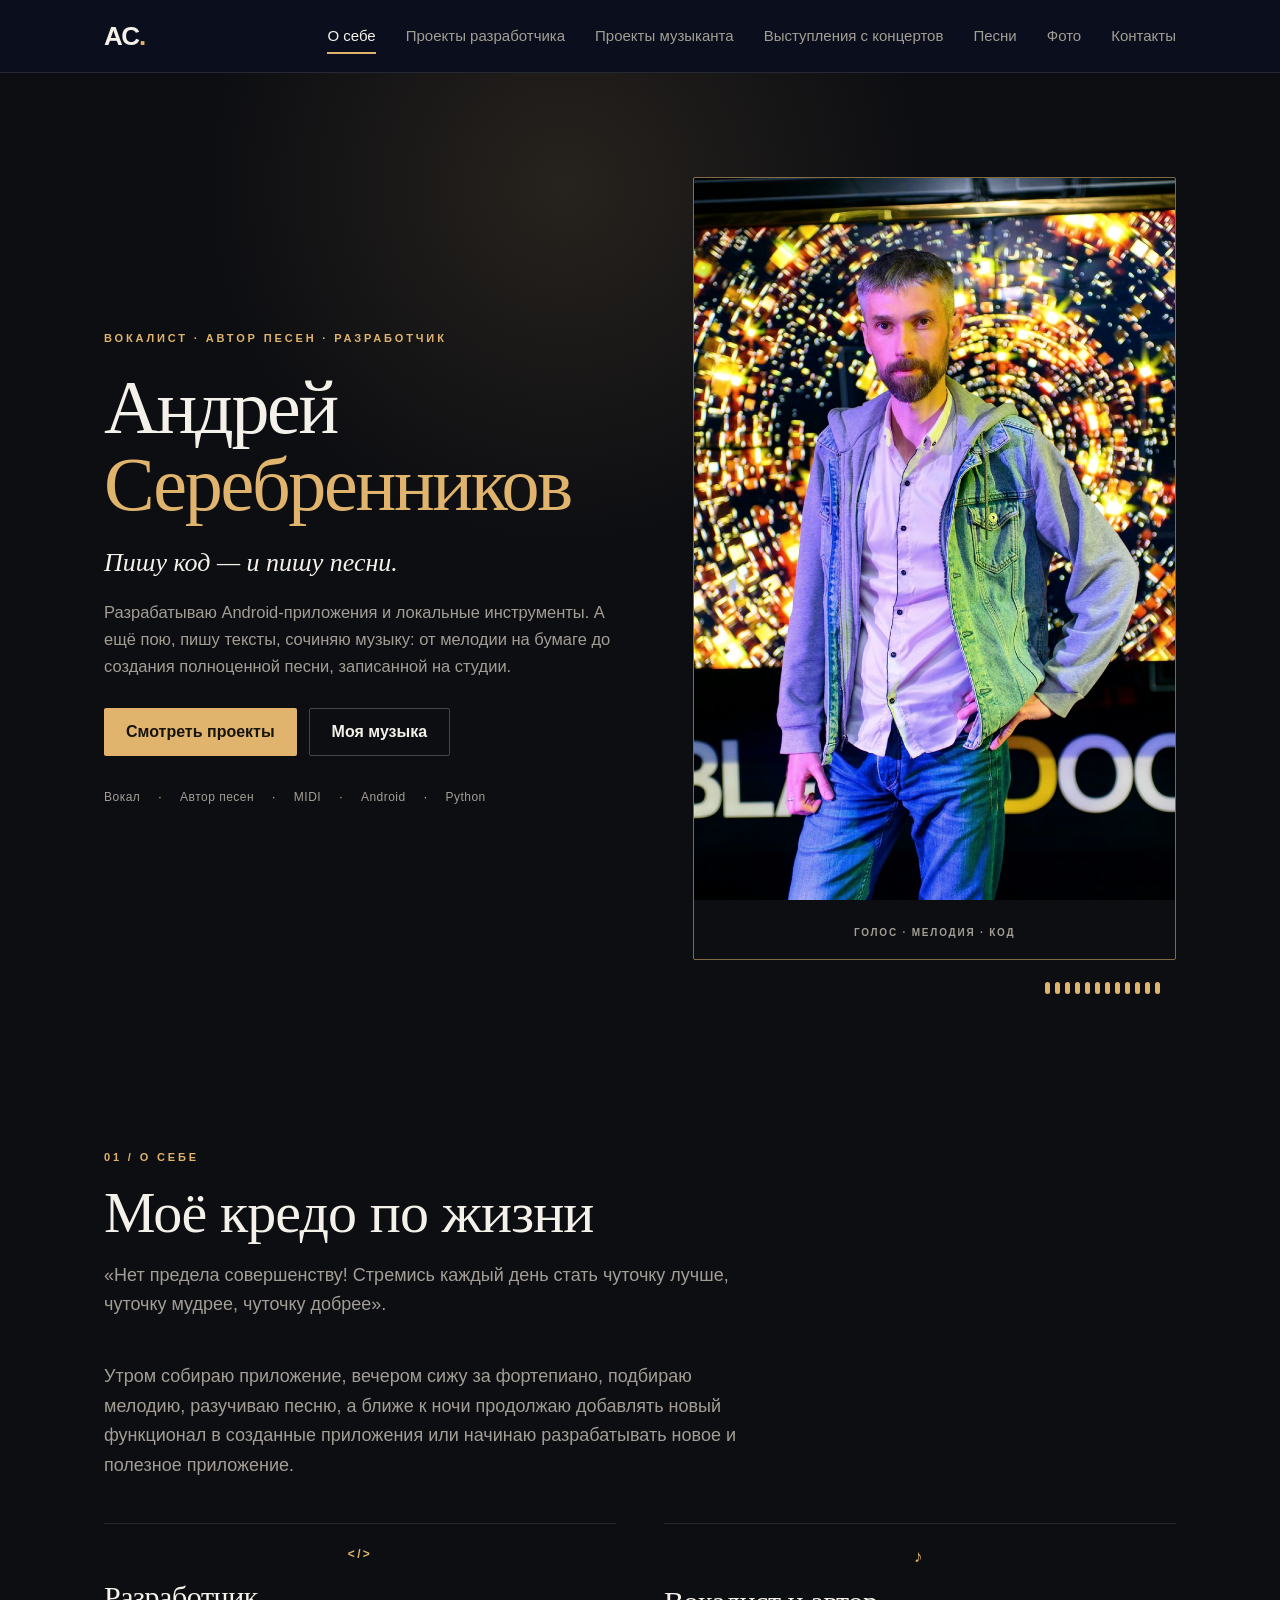
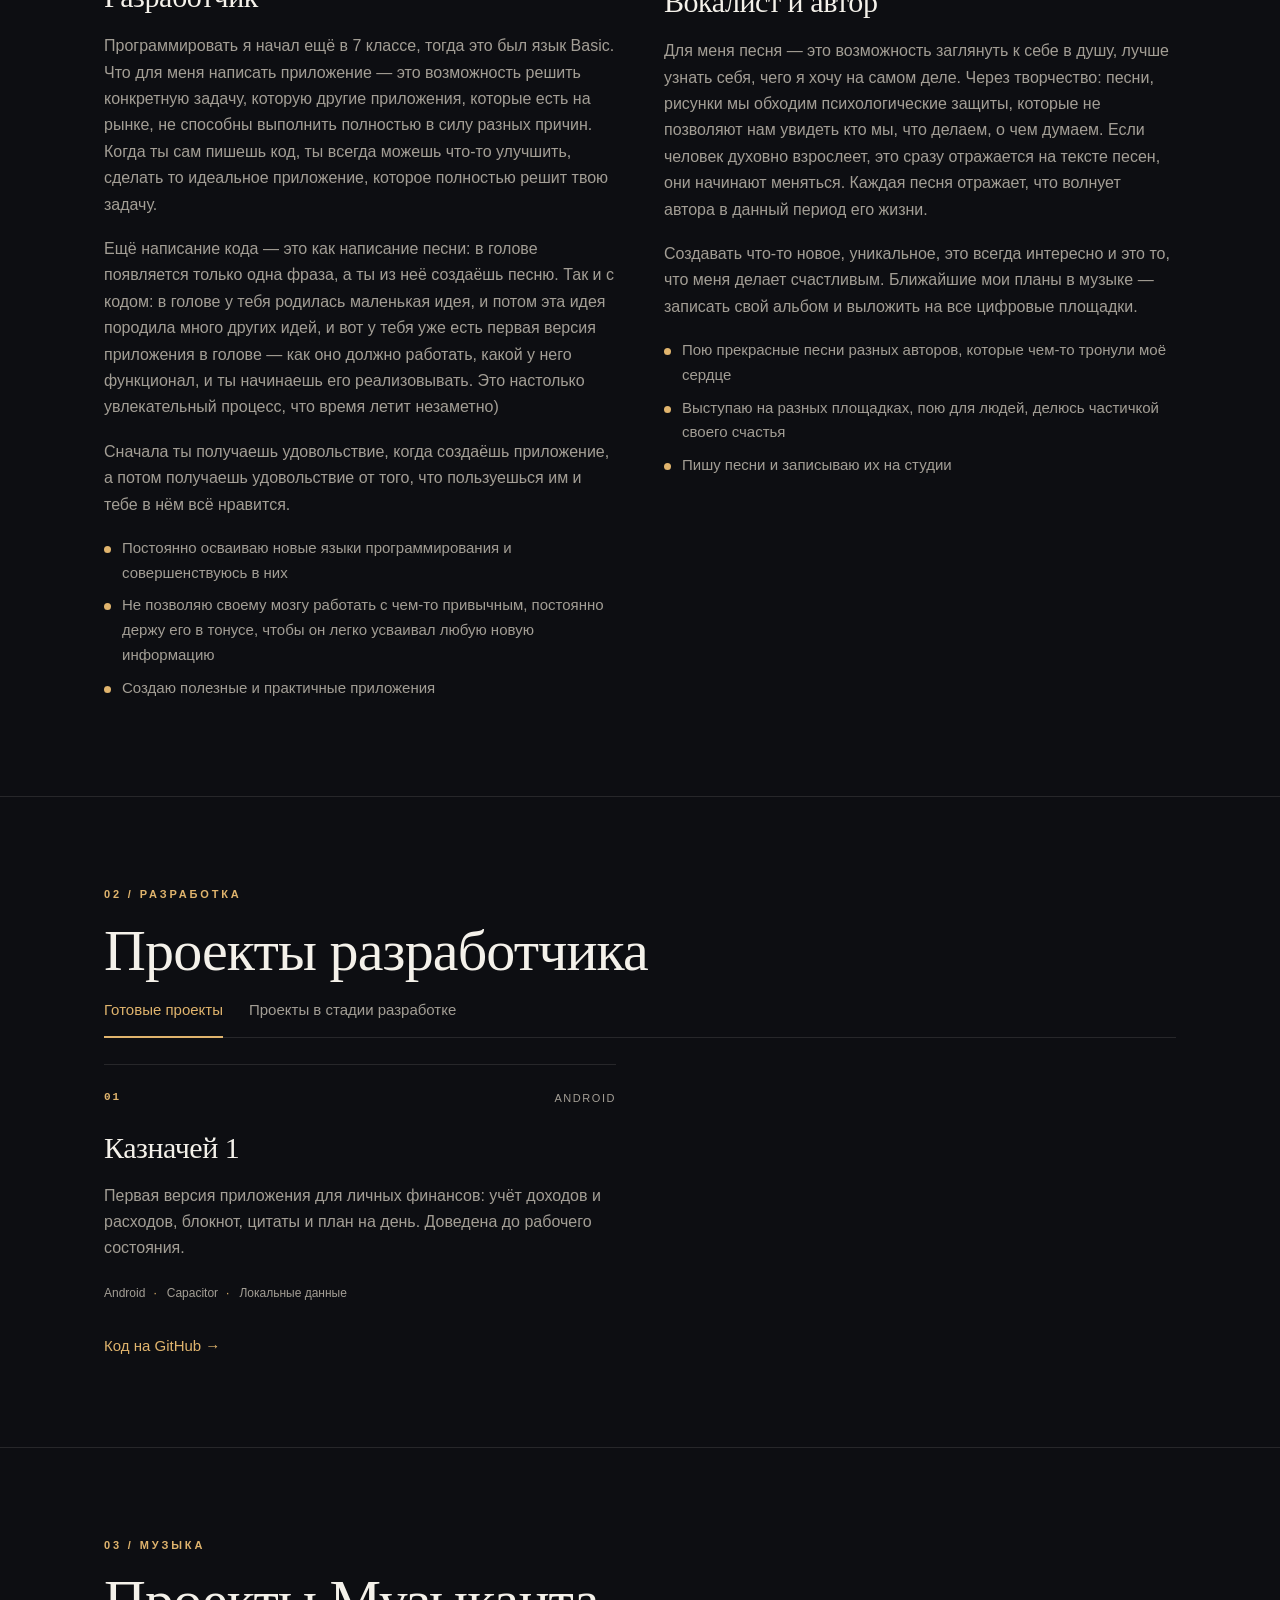
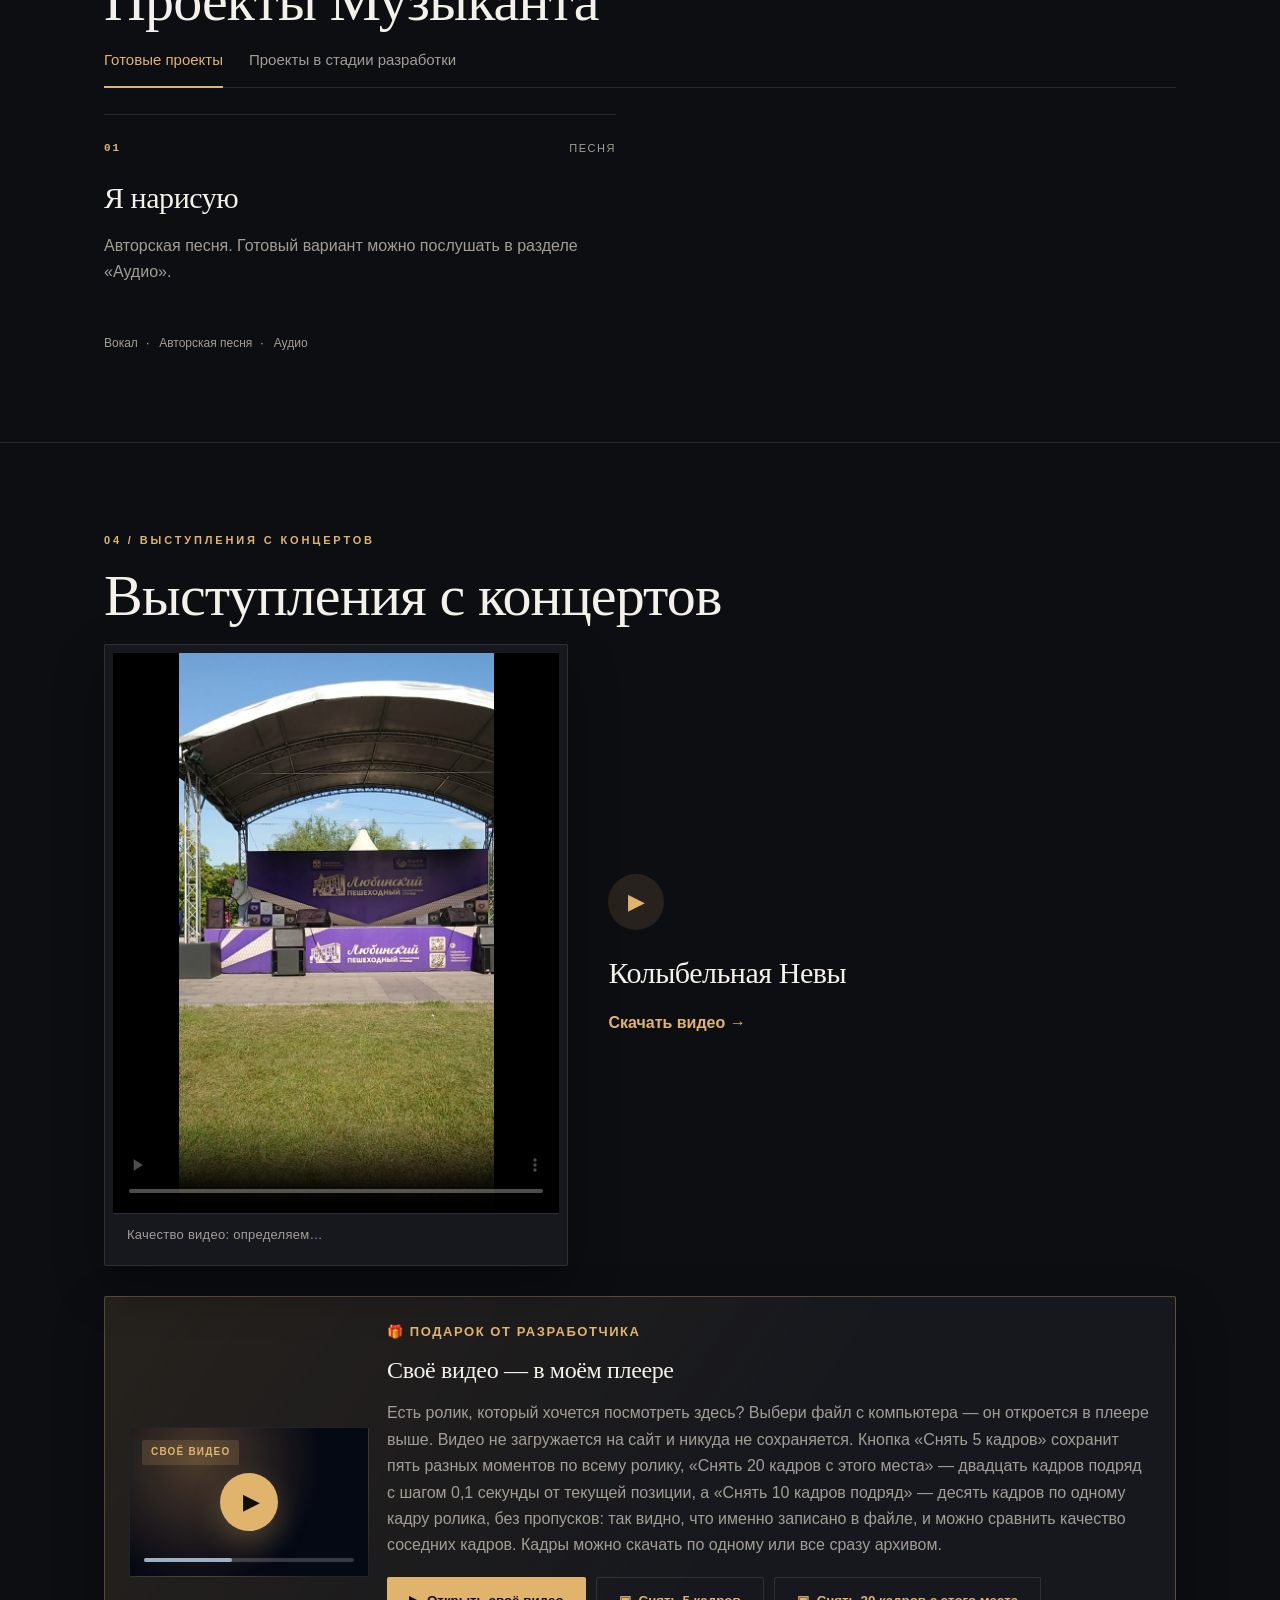
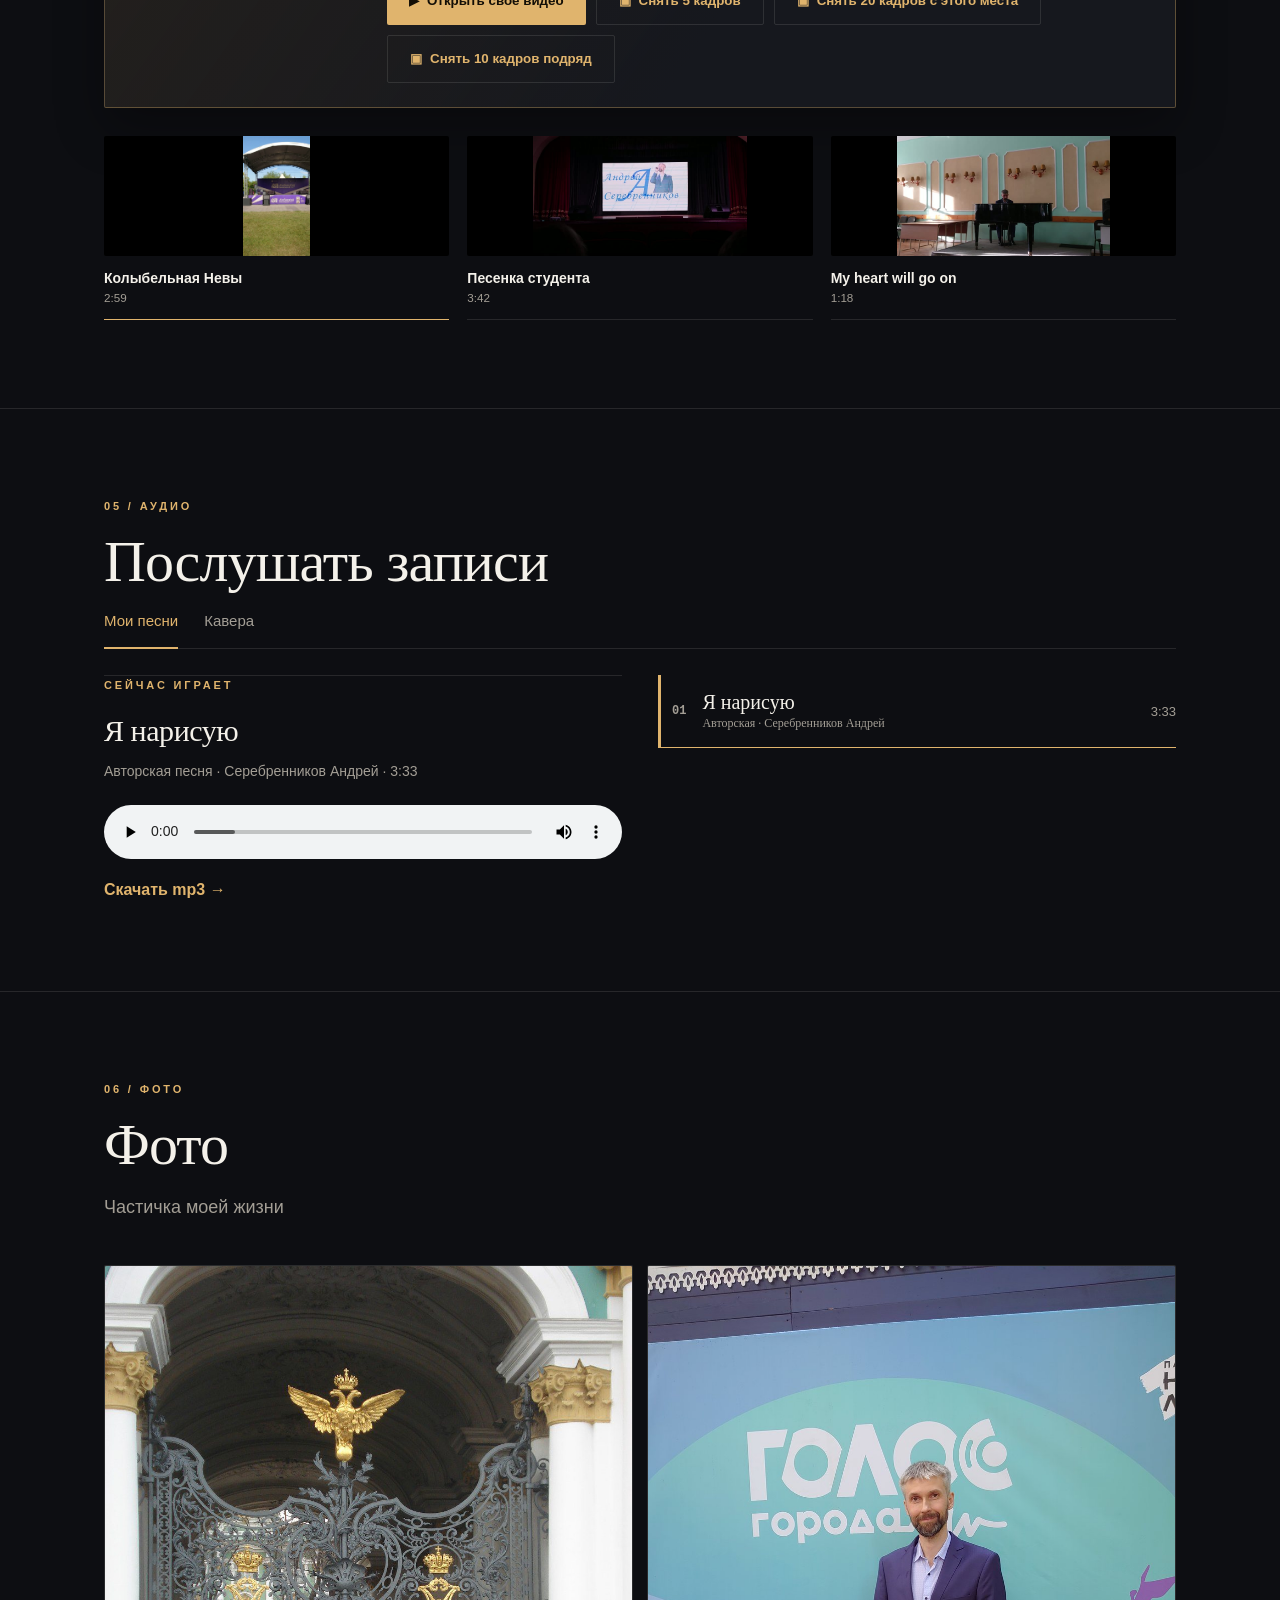
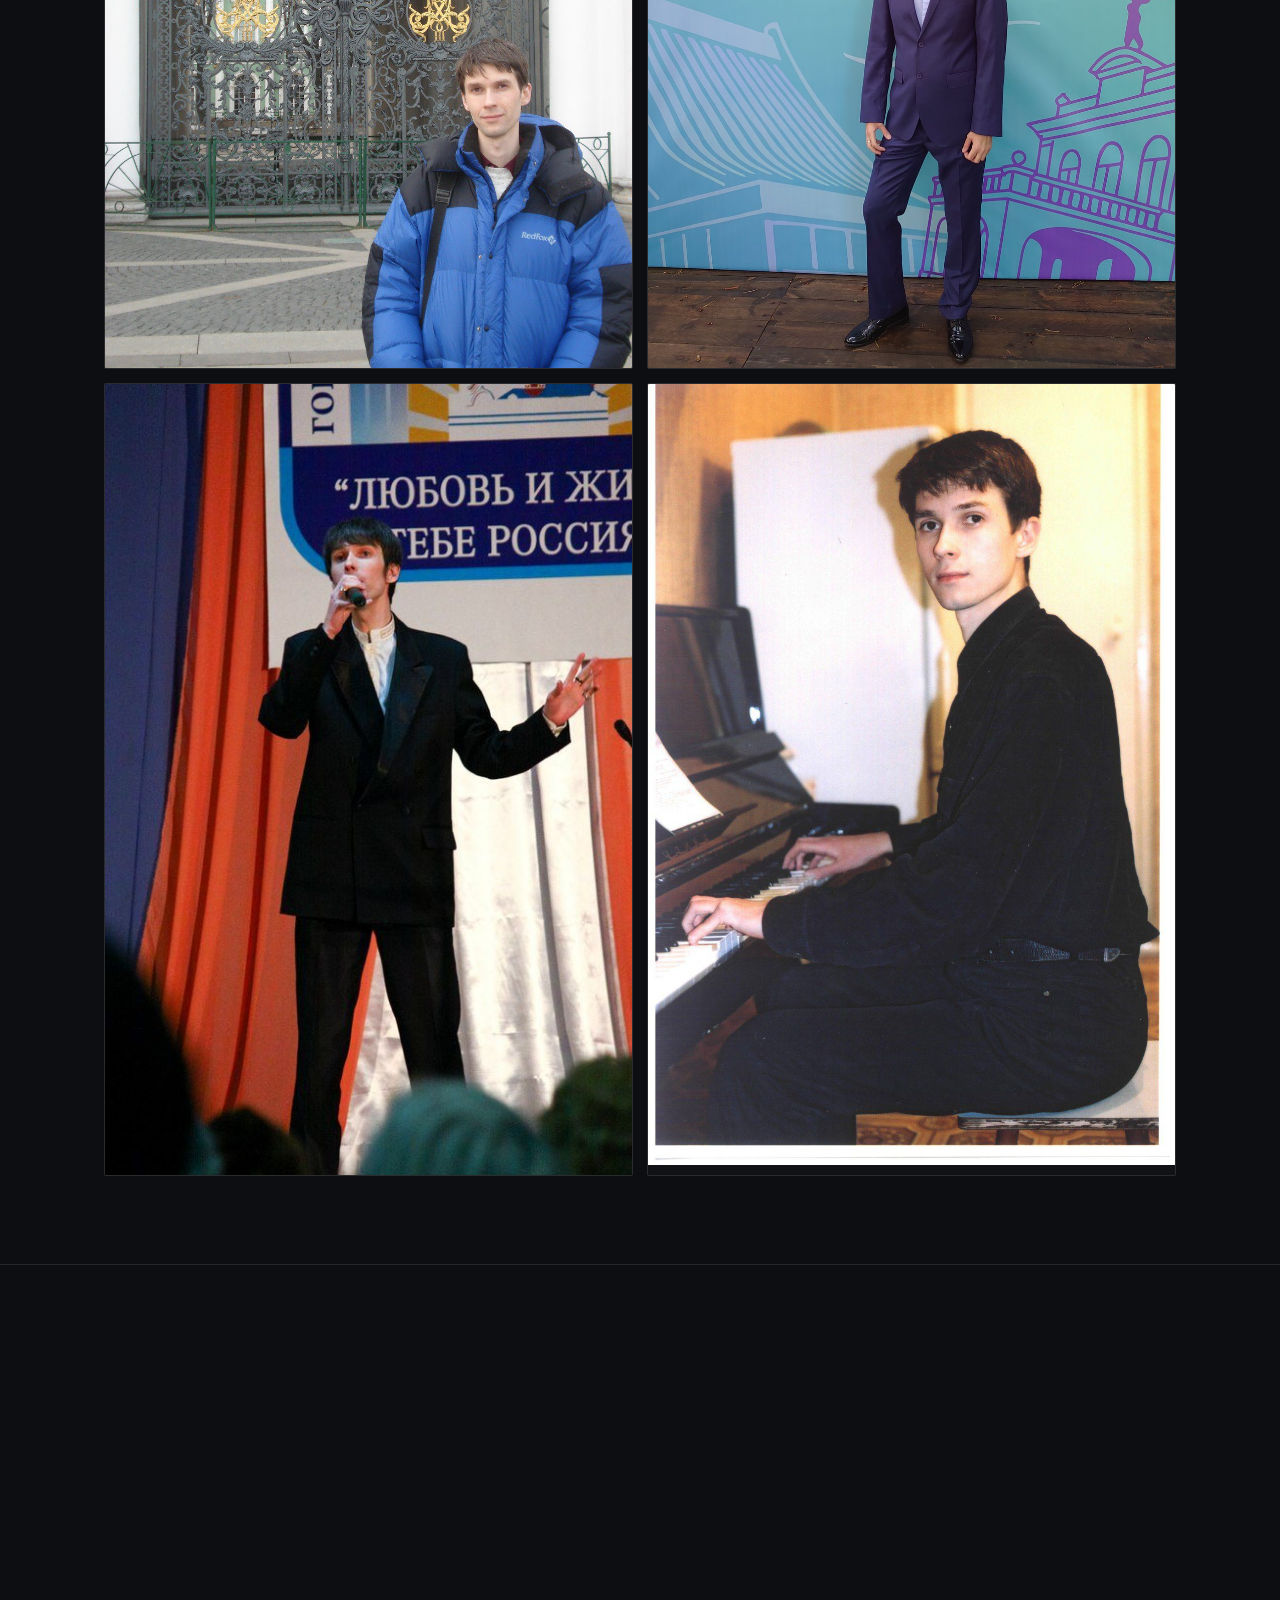
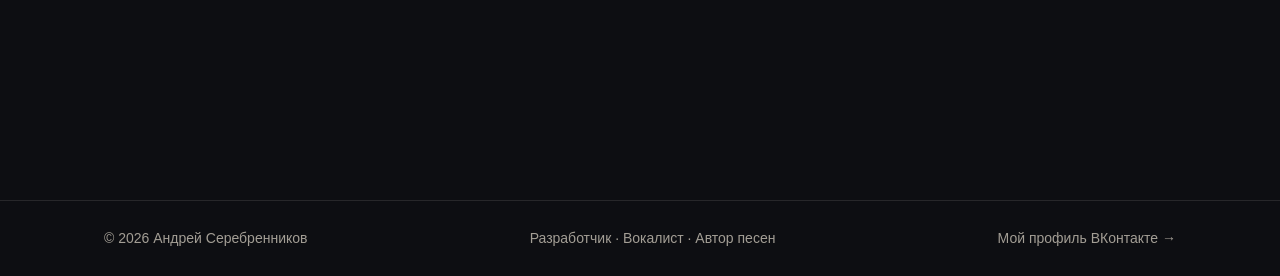
==== commit c7c8db9a: "Add Telegram and VK links to contacts" ====
--- a/index.html
+++ b/index.html
@@ -346,10 +346,10 @@
             </button>
             <button class="track" type="button"
                     data-src="audio/cover/%D0%A1%D0%B5%D1%80%D0%B5%D0%B1%D1%80%D0%B5%D0%BD%D0%BD%D0%B8%D0%BA%D0%BE%D0%B2%20%D0%90%D0%BD%D0%B4%D1%80%D0%B5%D0%B9%20-%20%D0%94%D0%B0%D0%B2%D0%B0%D0%B9%20%D1%80%D0%B8%D1%81%D0%BA%D0%BD%D0%B5%D0%BC%20%28cover%29%20Fm.mp3"
-                    data-title="Давай рискнём" data-sub="Кавер · автор: Морозова Ольга Владимировна · оригинал: Марина Бриз · исполняет Андрей Серебренников · 3:26">
-              <span class="track-num">02</span><span class="track-name">Давай рискнём<small>Кавер · автор: Морозова Ольга Владимировна · оригинал: Марина Бриз</small></span><span class="track-time">3:26</span>
+                    data-title="Давай рискнём" data-sub="Кавер · автор: Морозова Ольга Владимировна · оригинал в исполнении Марины Бикмаметовой (Марина Бриз) · исполняет Андрей Серебренников · 3:26">
+              <span class="track-num">02</span><span class="track-name">Давай рискнём<small>Кавер · автор: Морозова Ольга Владимировна · оригинал в исполнении Марины Бикмаметовой (Марина Бриз)</small></span><span class="track-time">3:26</span>
             </button>
-            <p class="audio-note">Дорогие авторы и исполнители! Если вы против размещения вашего произведения или кавера на этом сайте, <a class="text-link" href="#contacts">напишите мне</a> — я удалю запись.</p>
+            <p class="audio-note">Дорогие авторы и исполнители! Если вы против размещения вашего произведения или кавера на этом сайте, <a class="text-link" href="#contacts">напишите мне</a> — я удалю запись.<br>Страницы авторов и исполнителей: <a class="text-link" href="https://vk.ru/scenakardia" target="_blank" rel="noopener">группа «Сценакардия»</a> · <a class="text-link" href="https://vk.ru/id95731141" target="_blank" rel="noopener">Морозова Ольга Владимировна</a> · <a class="text-link" href="https://vk.ru/bikvocal" target="_blank" rel="noopener">Марина Бикмаметова (Марина Бриз)</a></p>
             </div>
           </div>
         </div>
@@ -391,6 +391,16 @@
             <span><strong>GitHub</strong><small>andreyserebrennikov8155</small></span>
             <span class="contact-arrow">→</span>
           </a>
+          <a class="contact-link" href="https://t.me/creator_on_tilda" target="_blank" rel="noopener">
+            <span class="contact-icon">TG</span>
+            <span><strong>Telegram</strong><small>@creator_on_tilda</small></span>
+            <span class="contact-arrow">→</span>
+          </a>
+          <a class="contact-link" href="https://vk.ru/serebrennikovbrothers" target="_blank" rel="noopener">
+            <span class="contact-icon">VK</span>
+            <span><strong>VK</strong><small>The Serebrennikov Brothers</small></span>
+            <span class="contact-arrow">→</span>
+          </a>
           <a class="contact-link" href="#top">
             <span class="contact-icon">↑</span>
             <span><strong>Наверх страницы</strong><small>вернуться к началу</small></span>
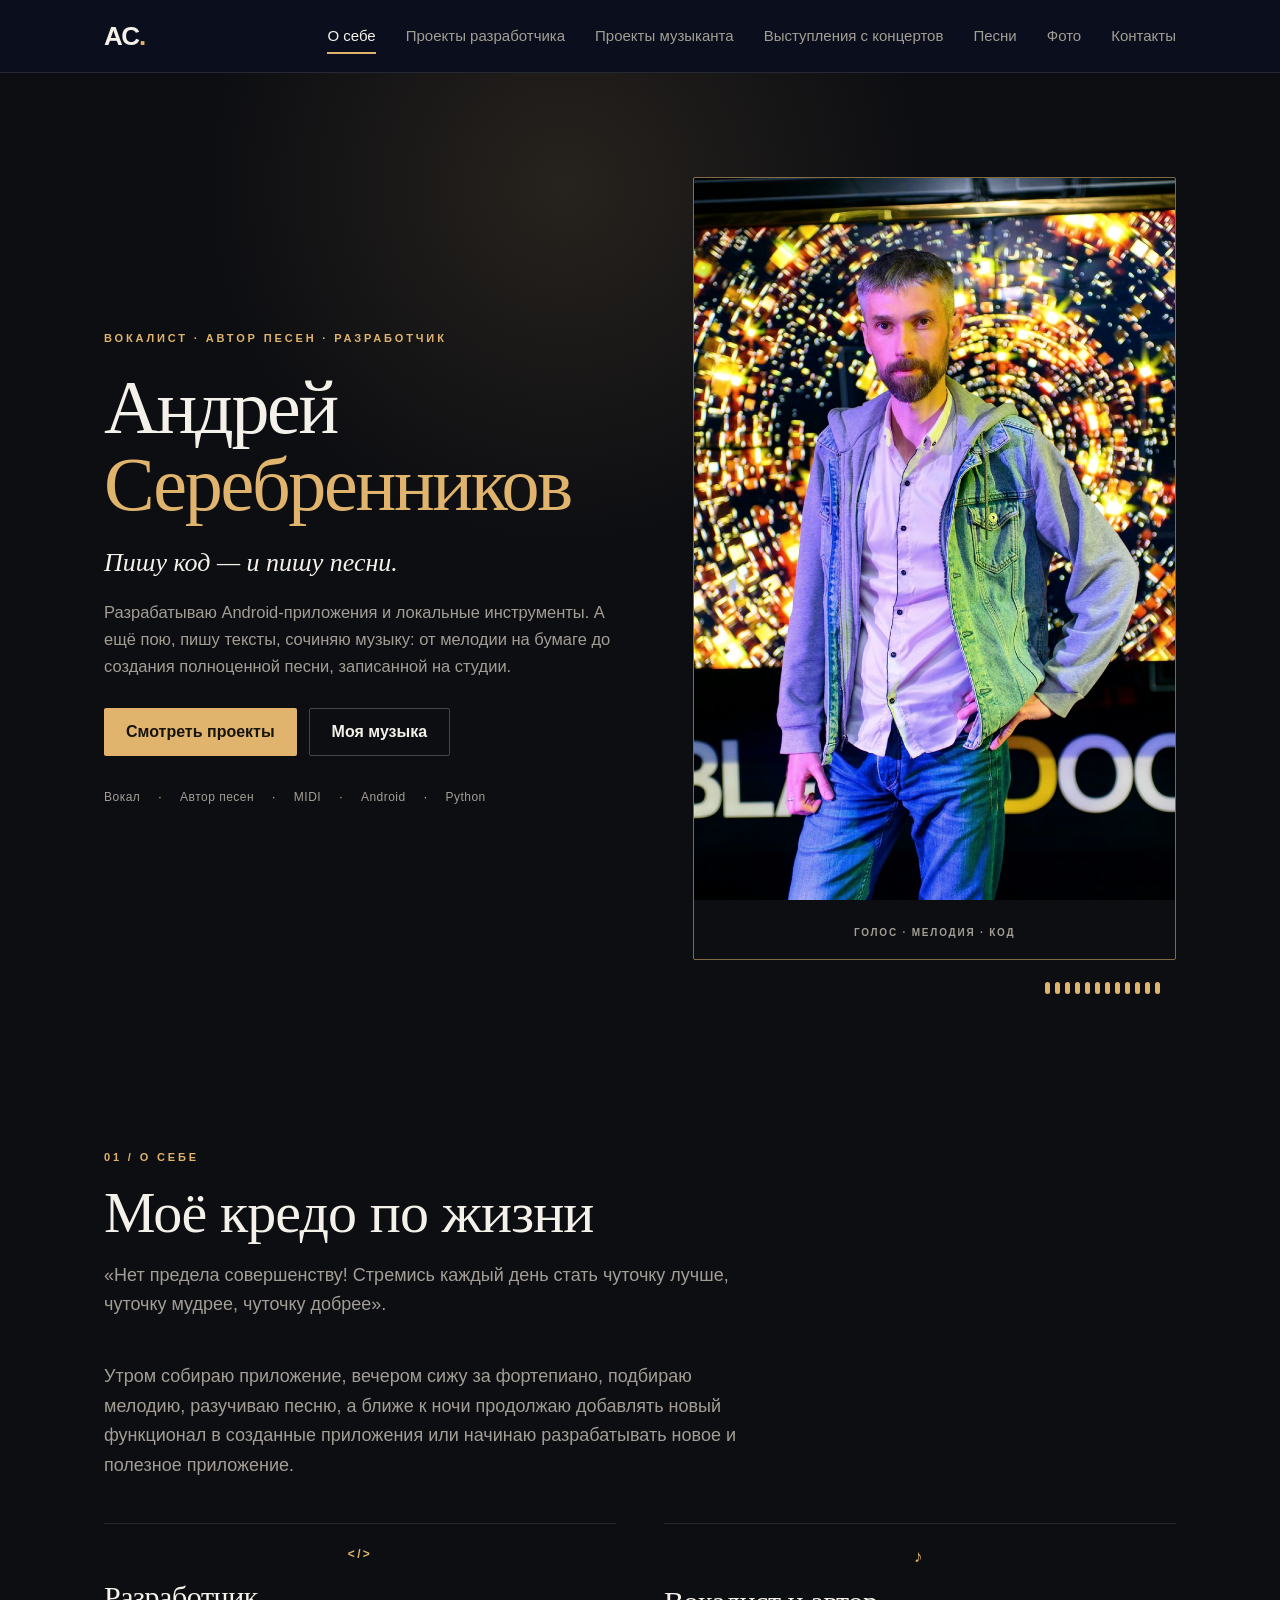
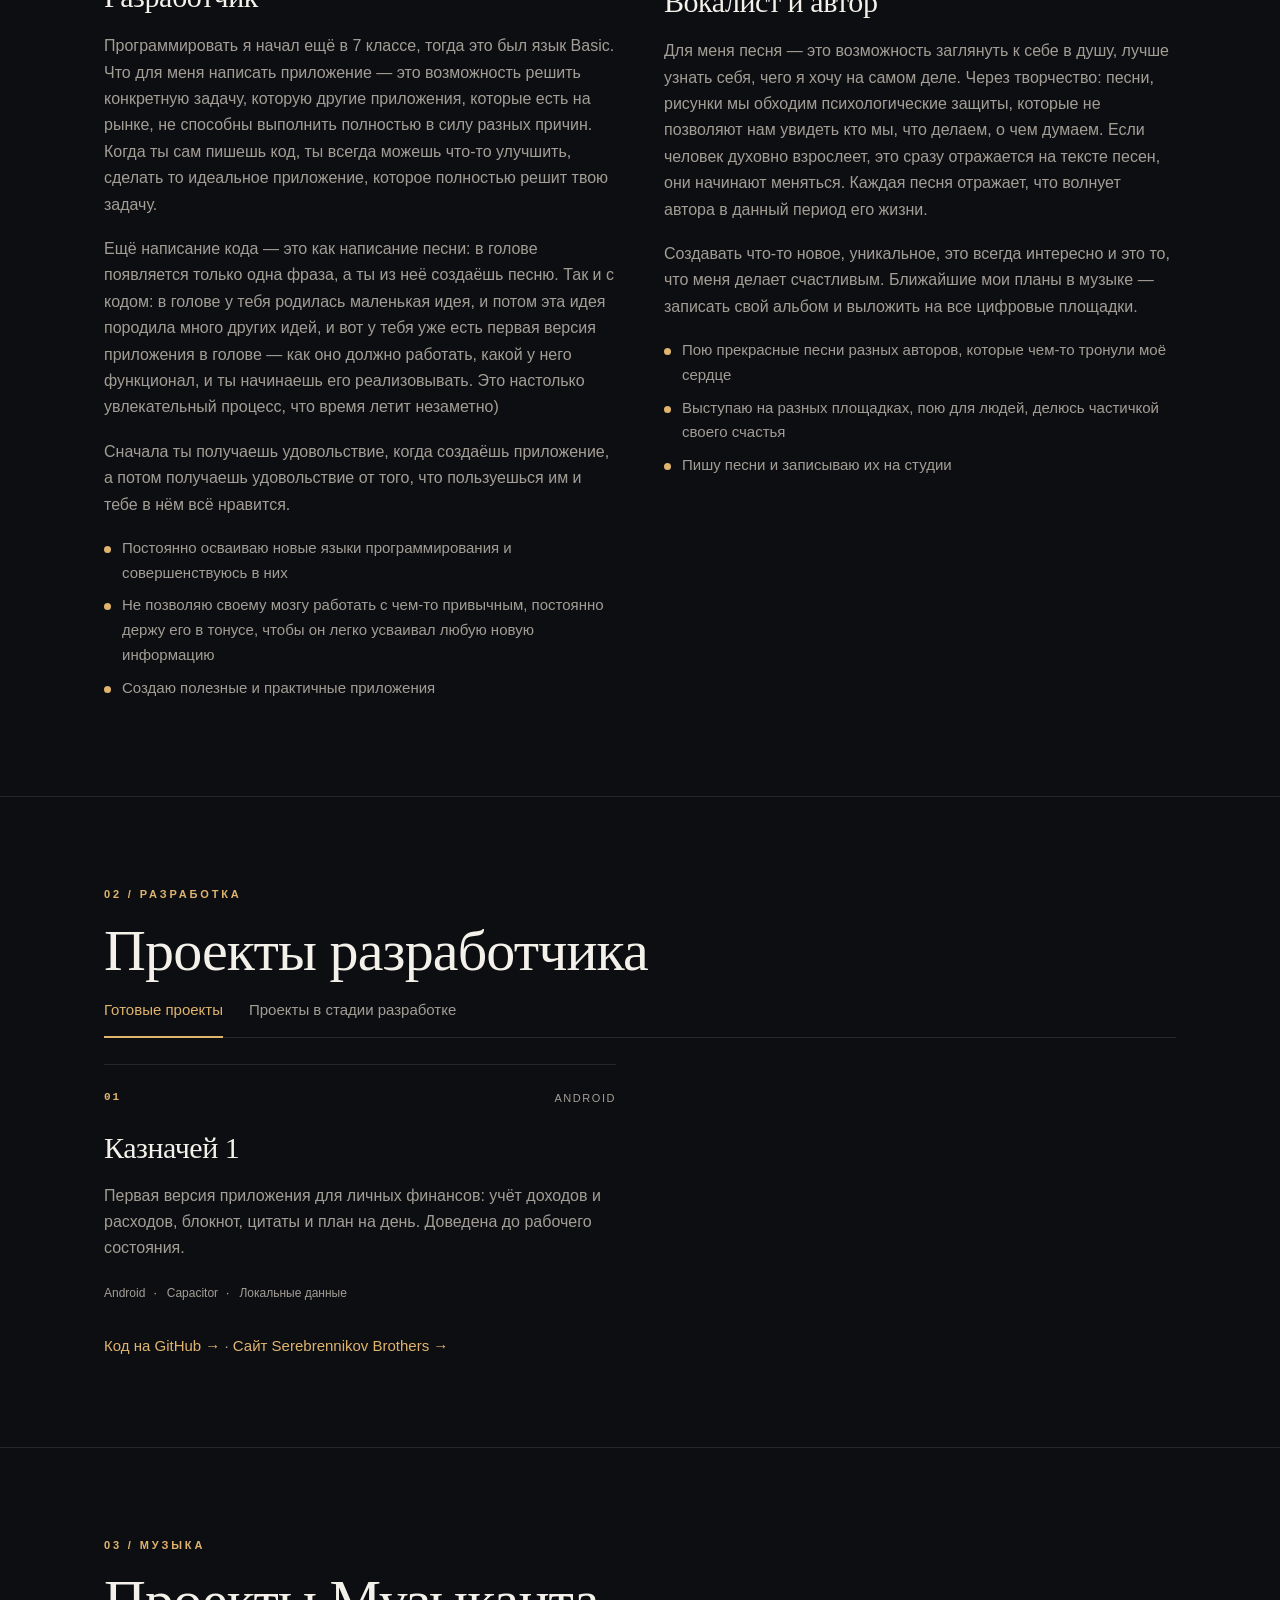
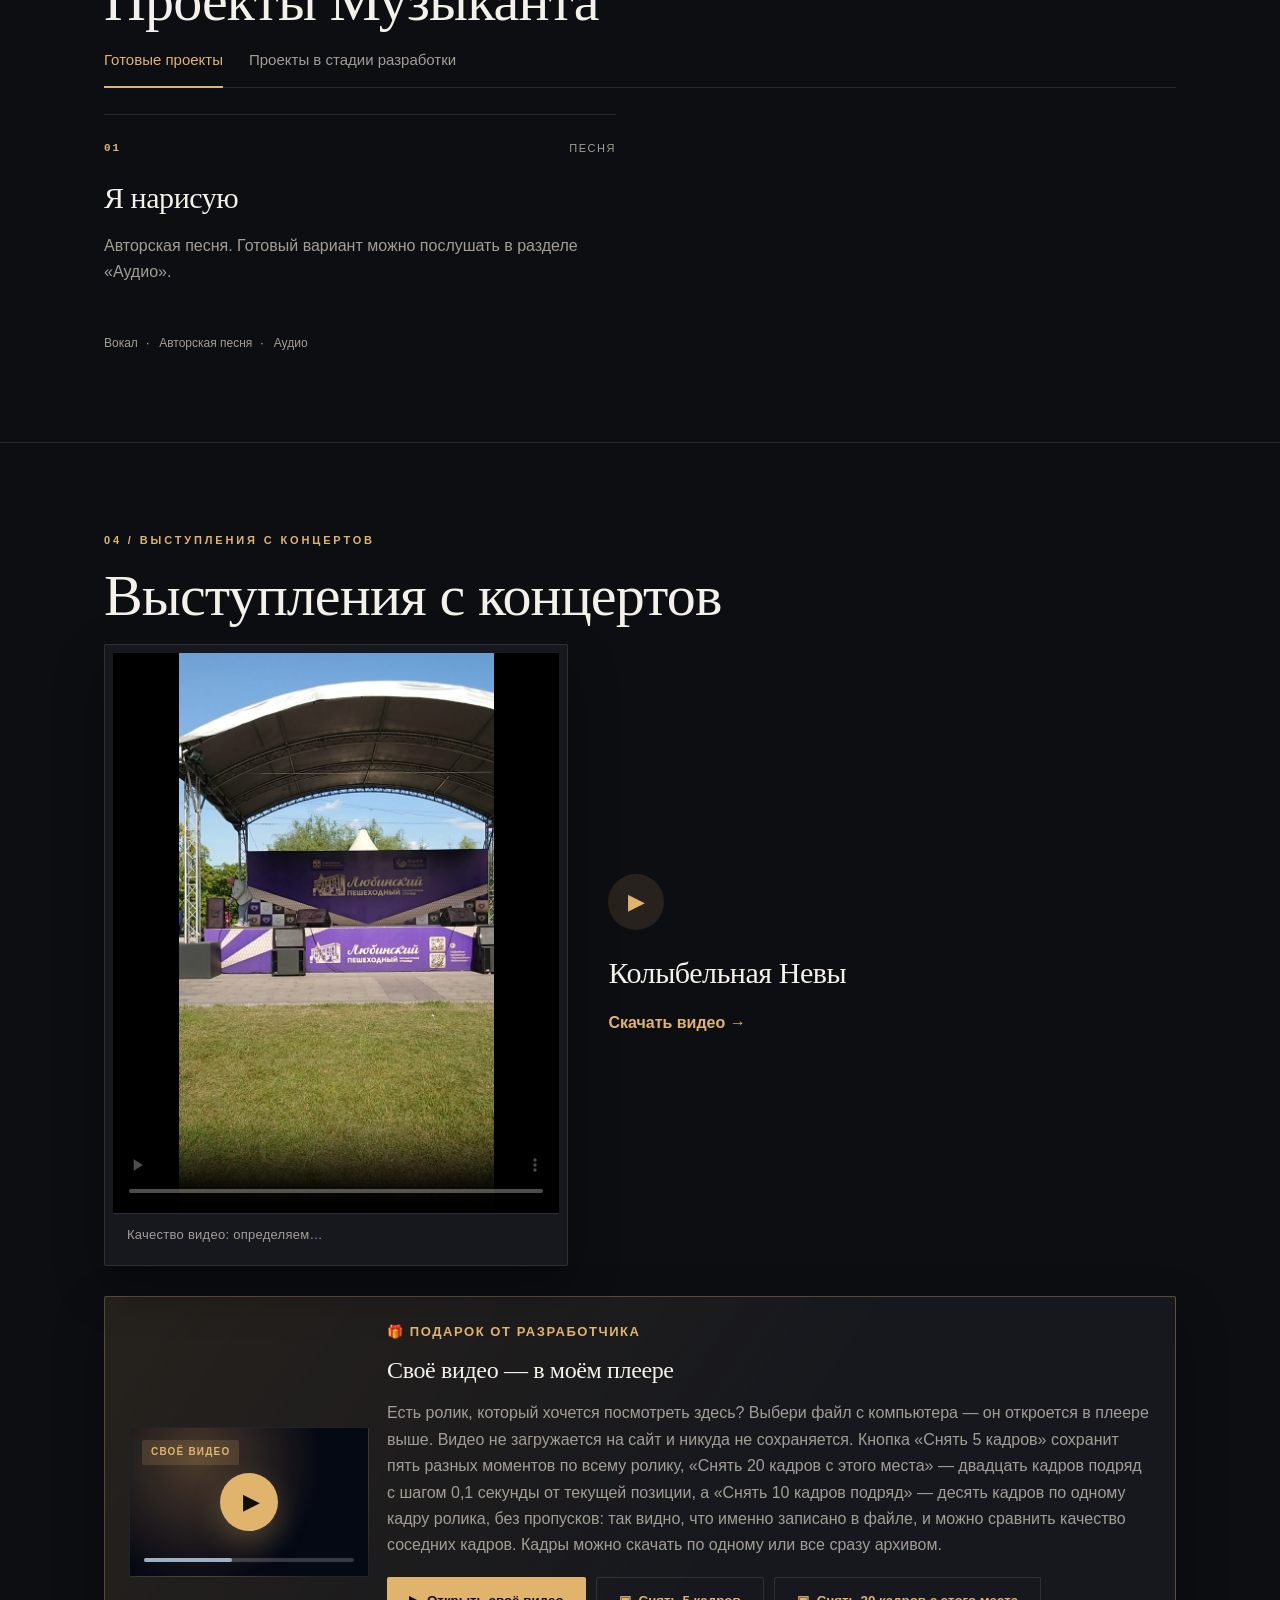
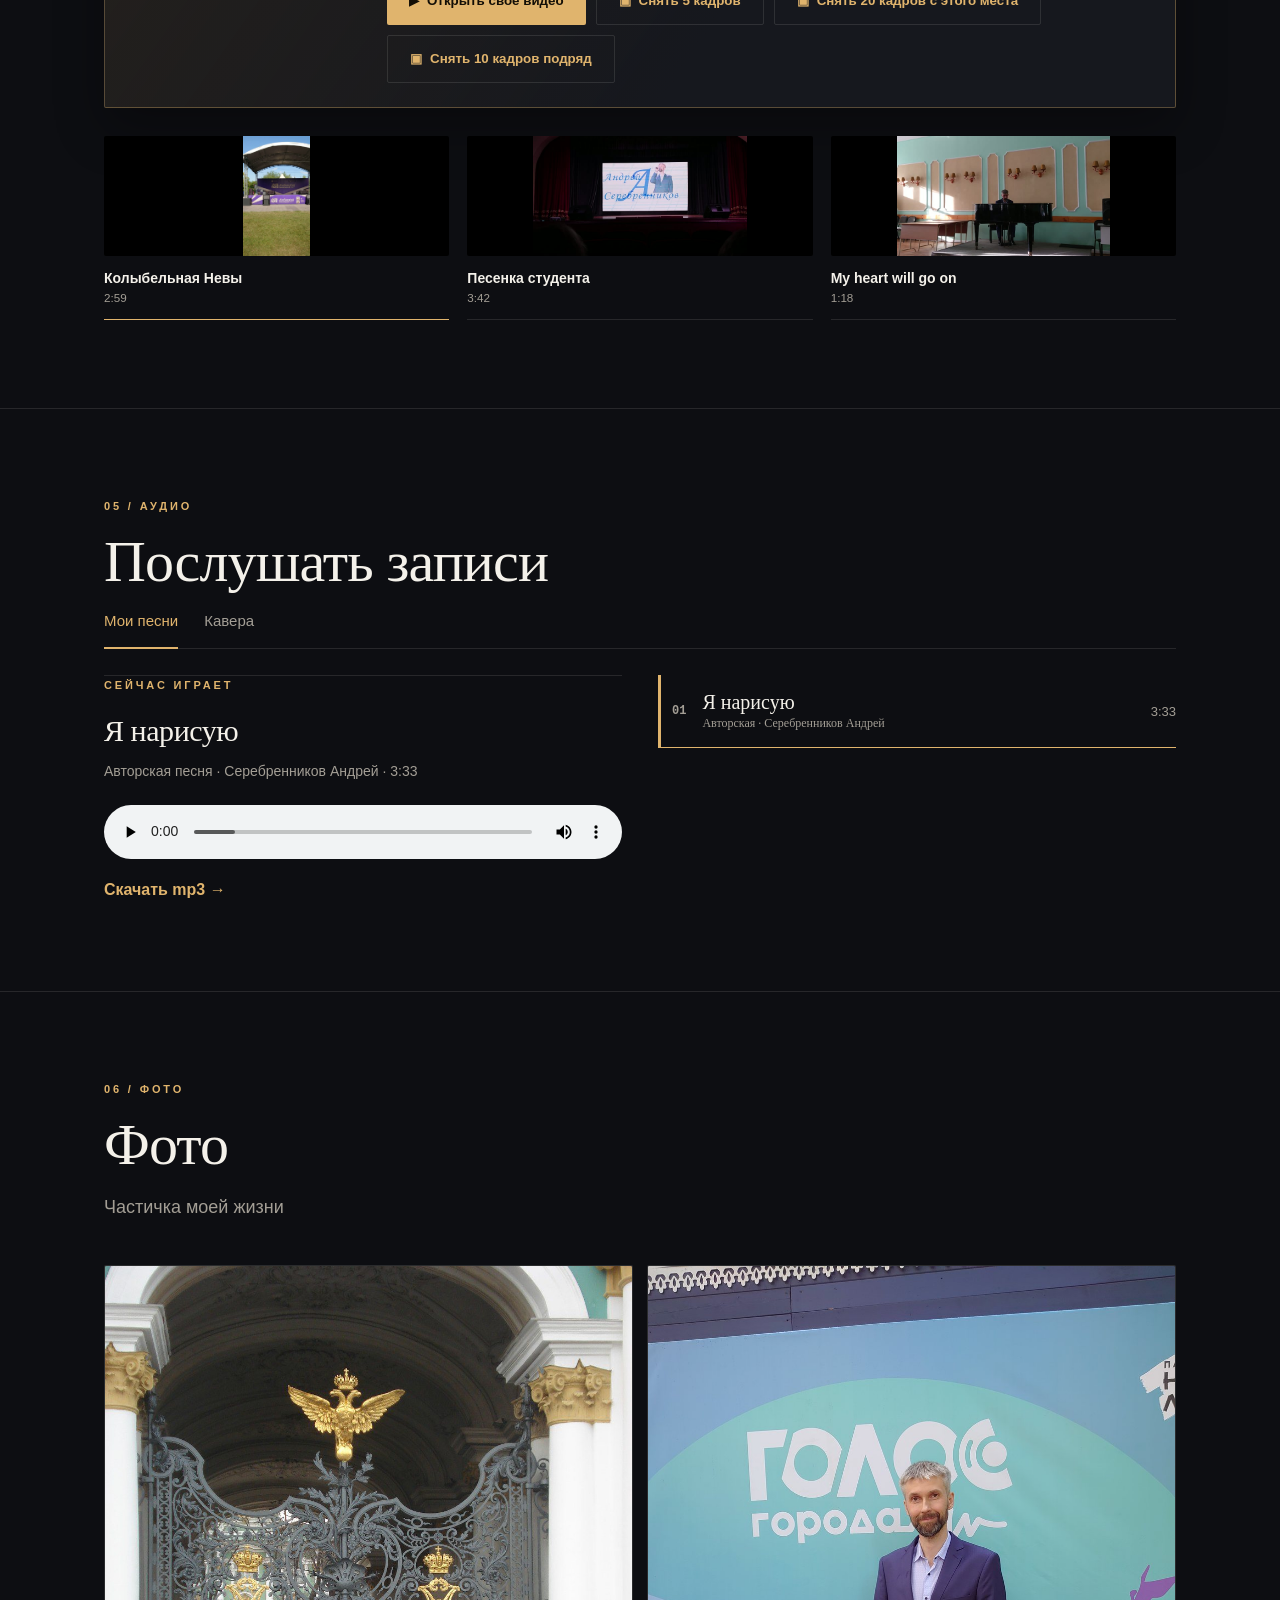
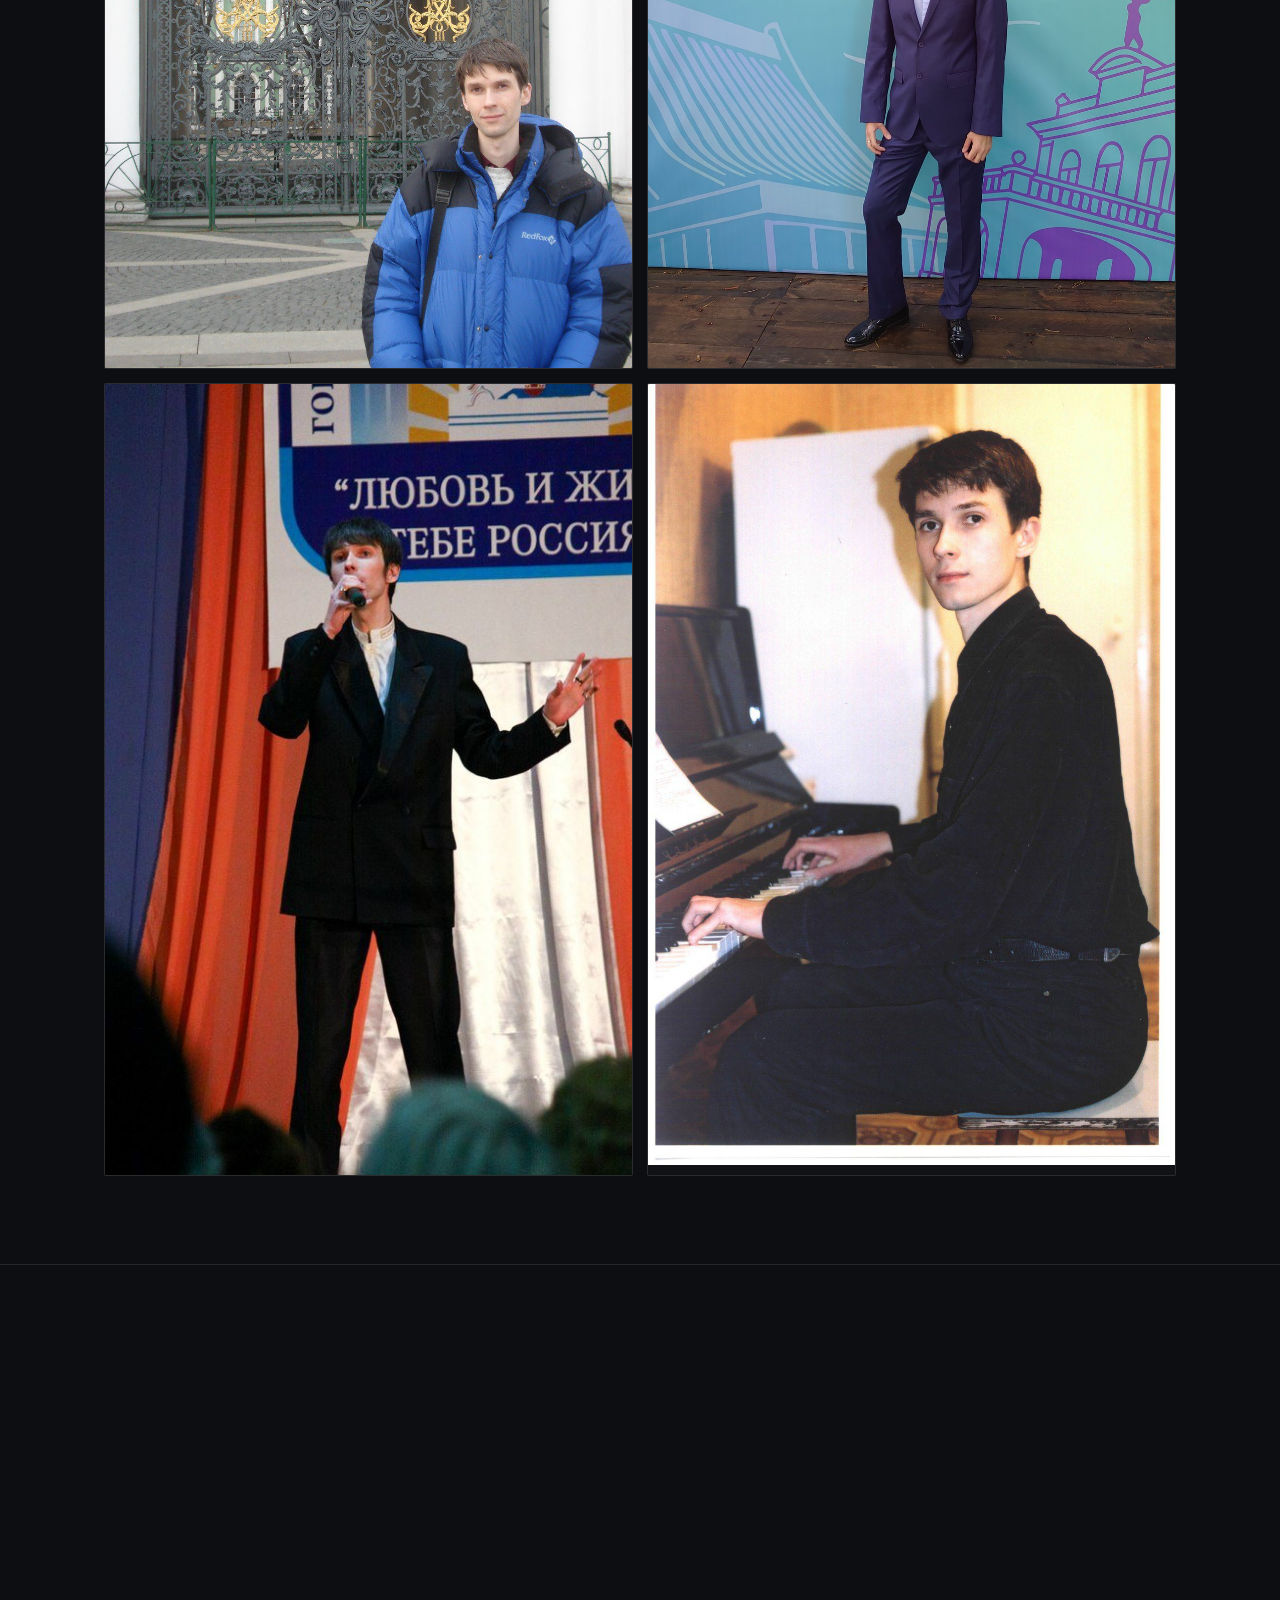
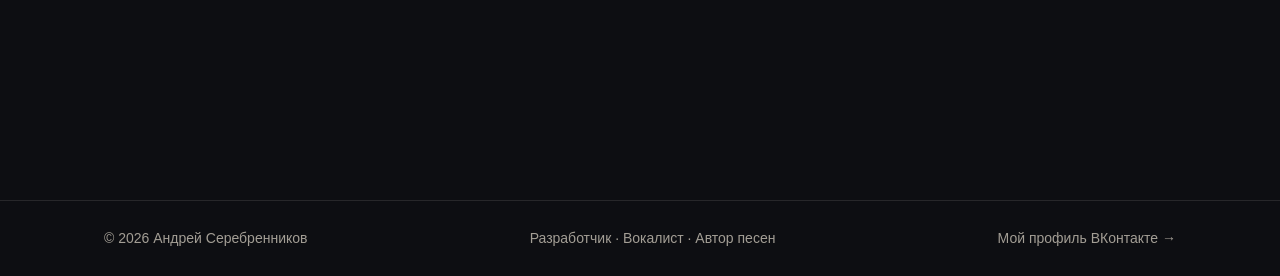
==== commit 9b376879: "Add Serebrennikov Brothers site link in projects section" ====
--- a/index.html
+++ b/index.html
@@ -174,6 +174,8 @@
 
         <p class="projects-more">
           <a href="https://github.com/andreyserebrennikov8155" target="_blank" rel="noopener">Код на GitHub →</a>
+          <span aria-hidden="true"> · </span>
+          <a href="https://serebrennikovbrothers.ru/" target="_blank" rel="noopener">Сайт Serebrennikov Brothers →</a>
         </p>
       </div>
     </section>
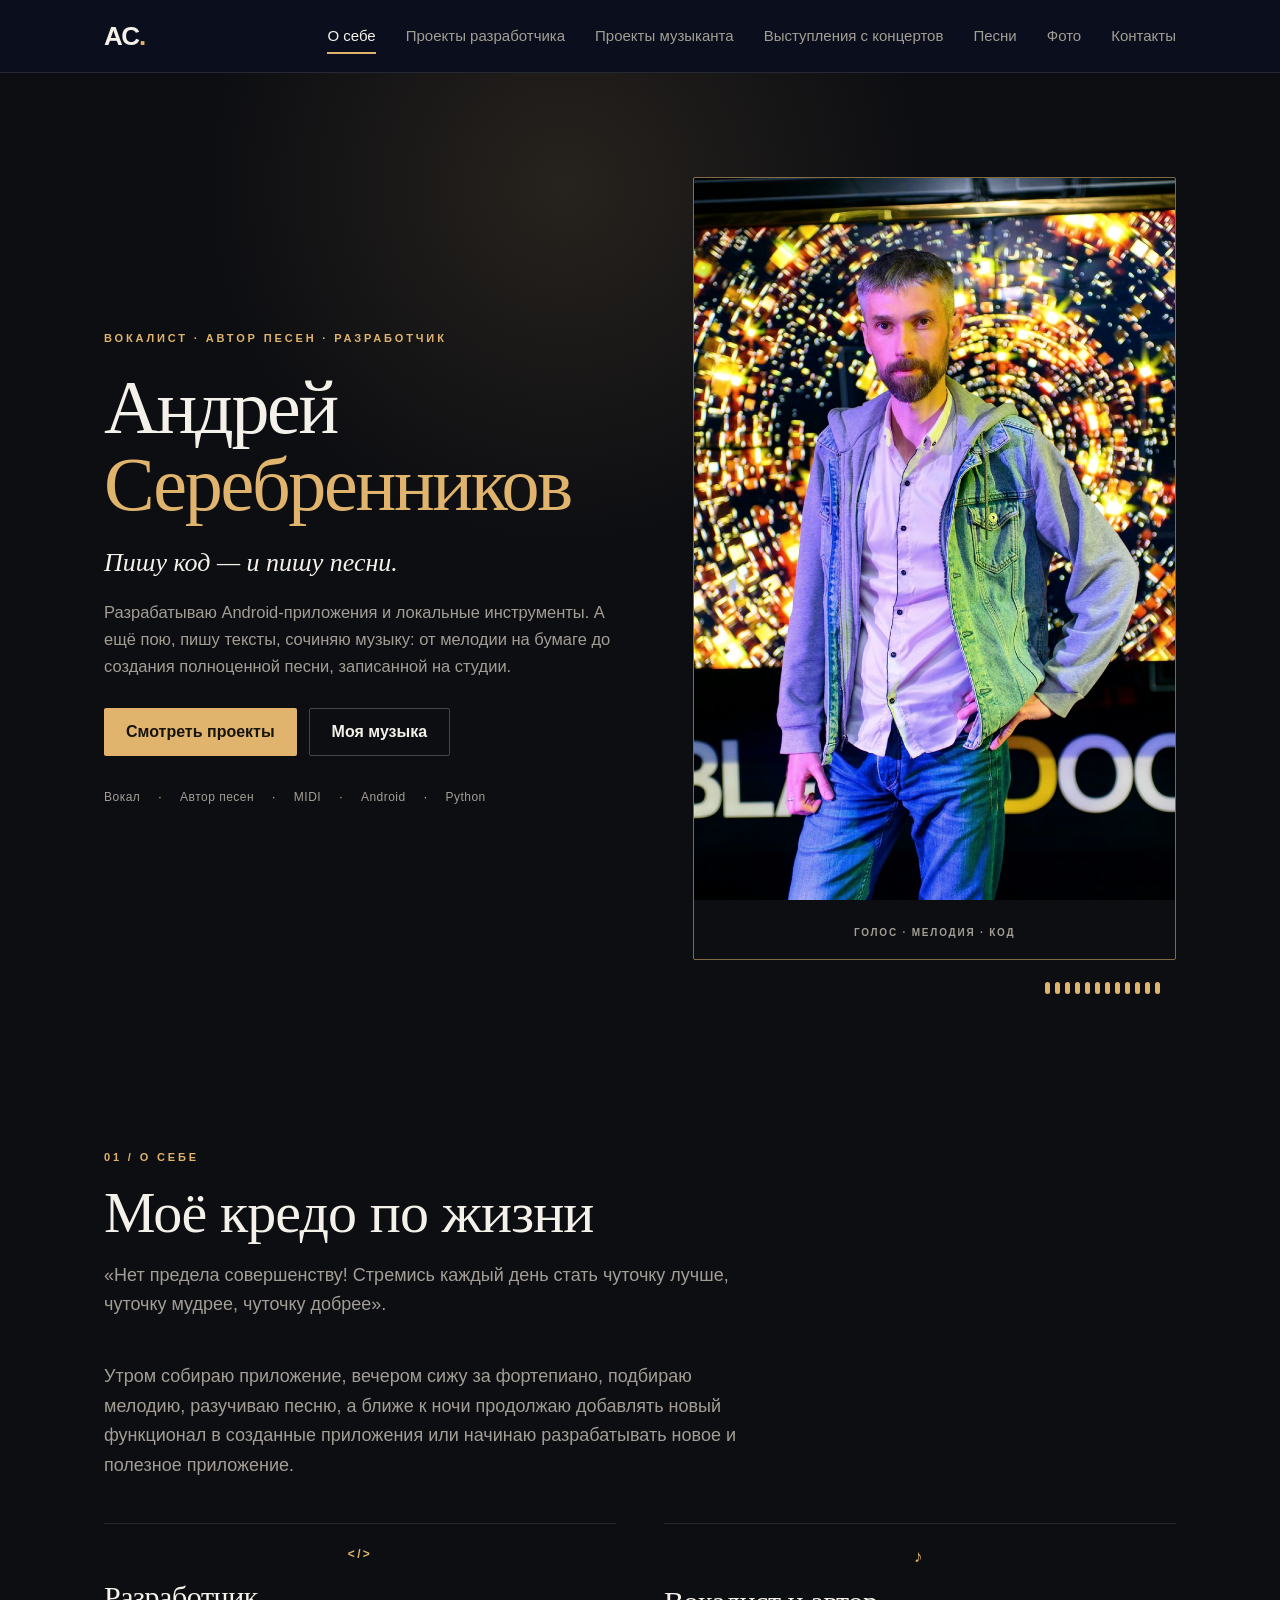
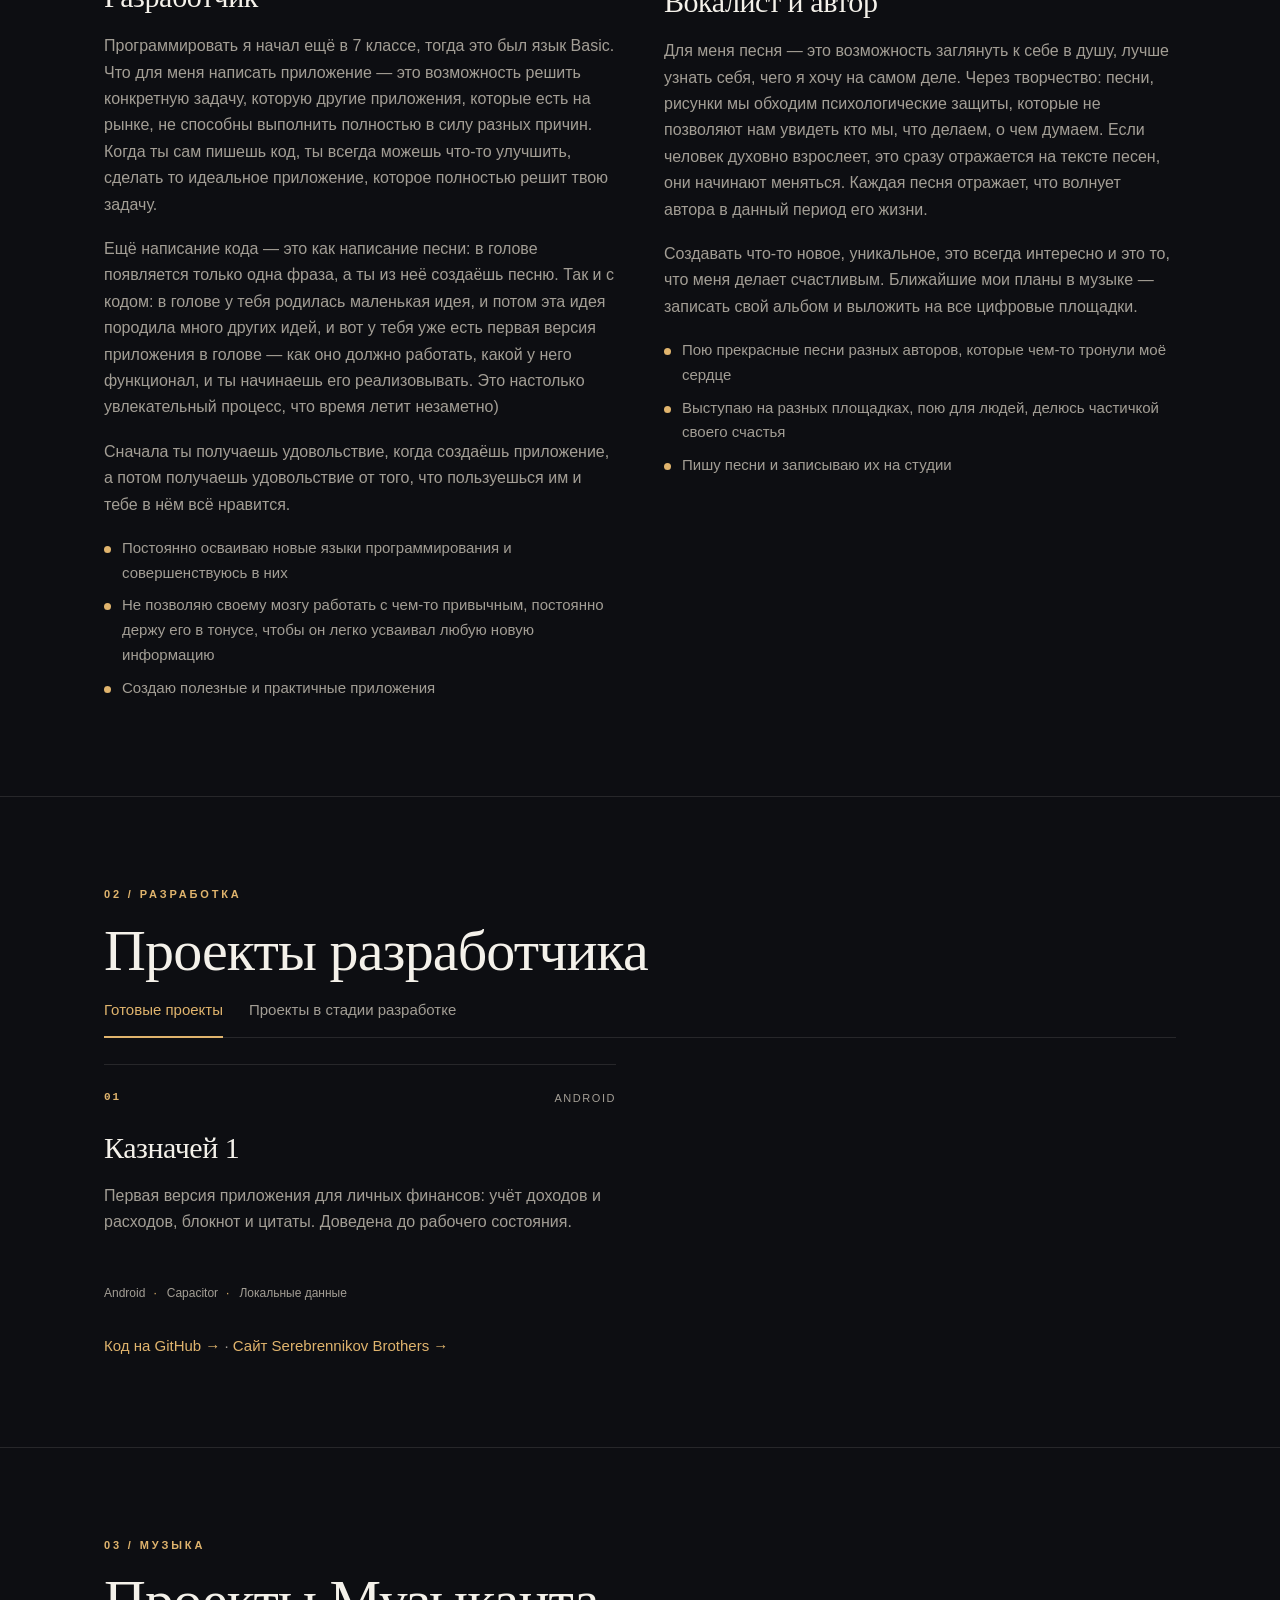
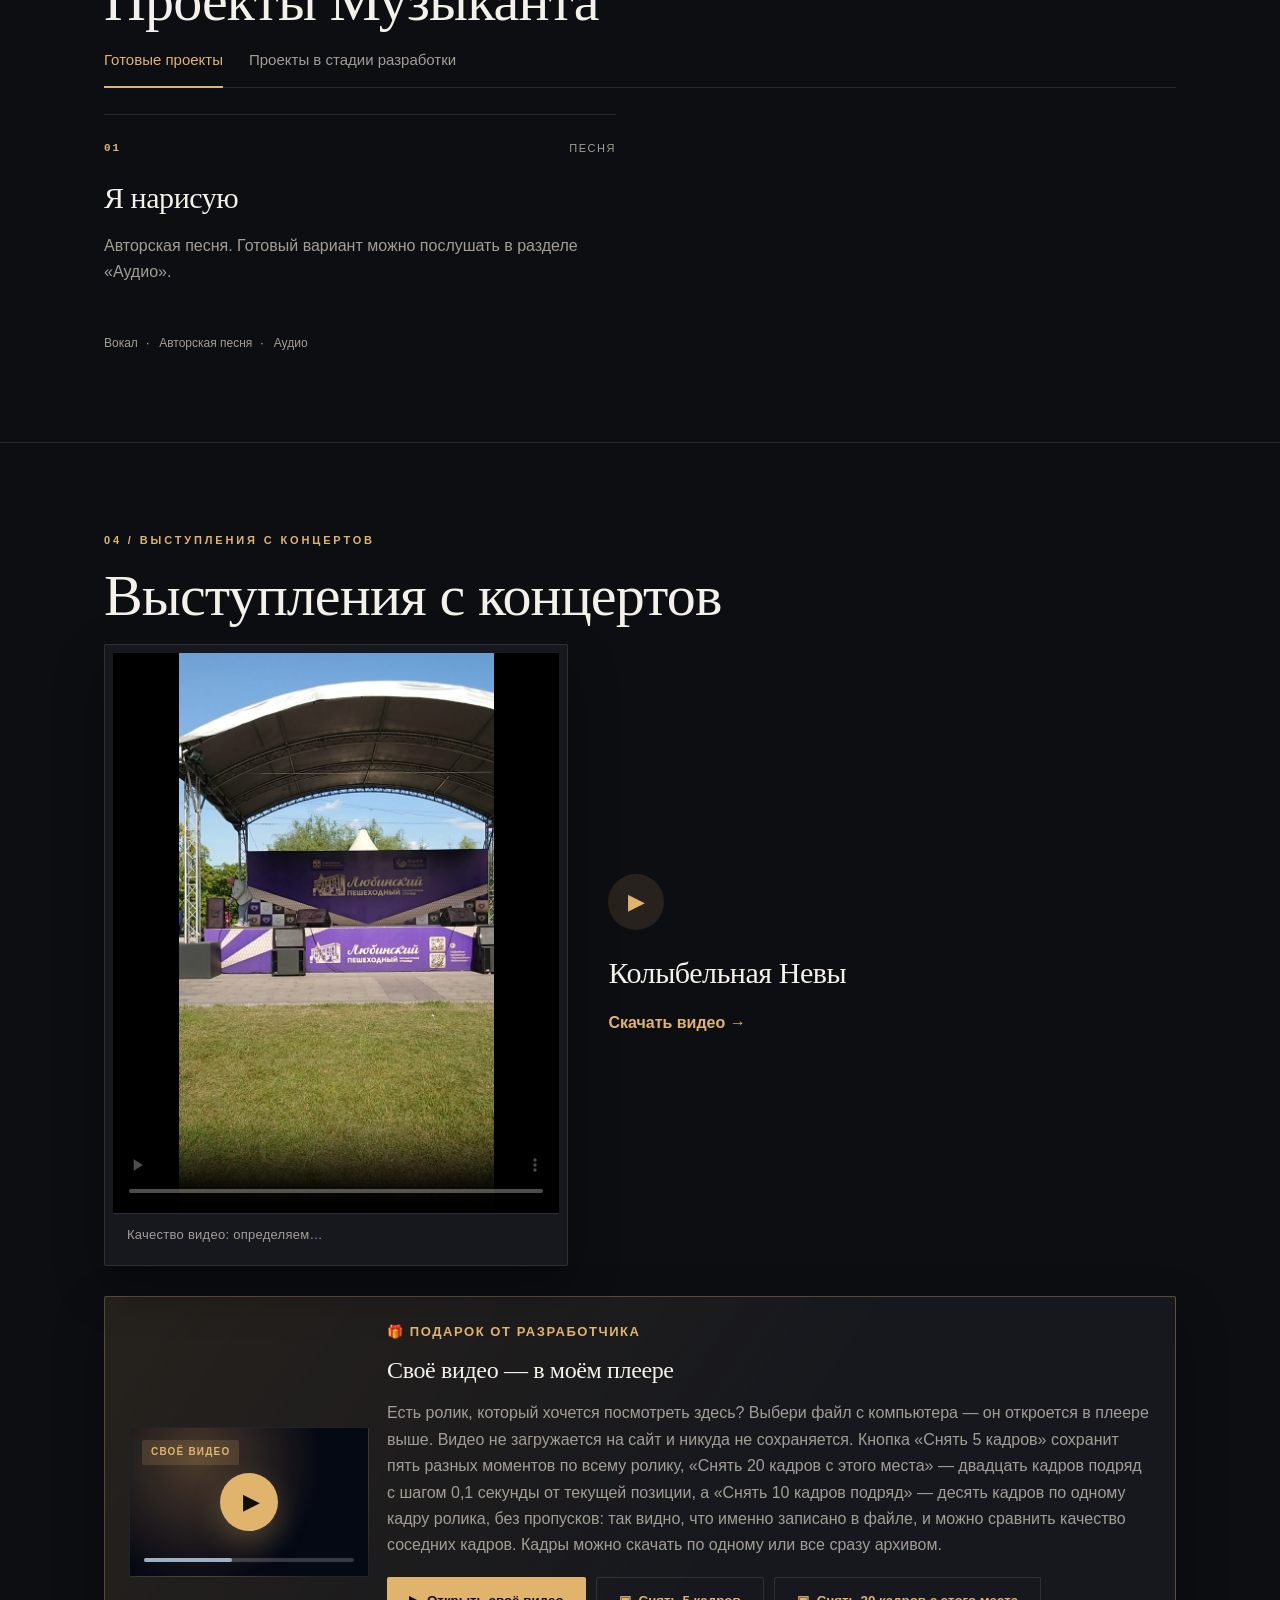
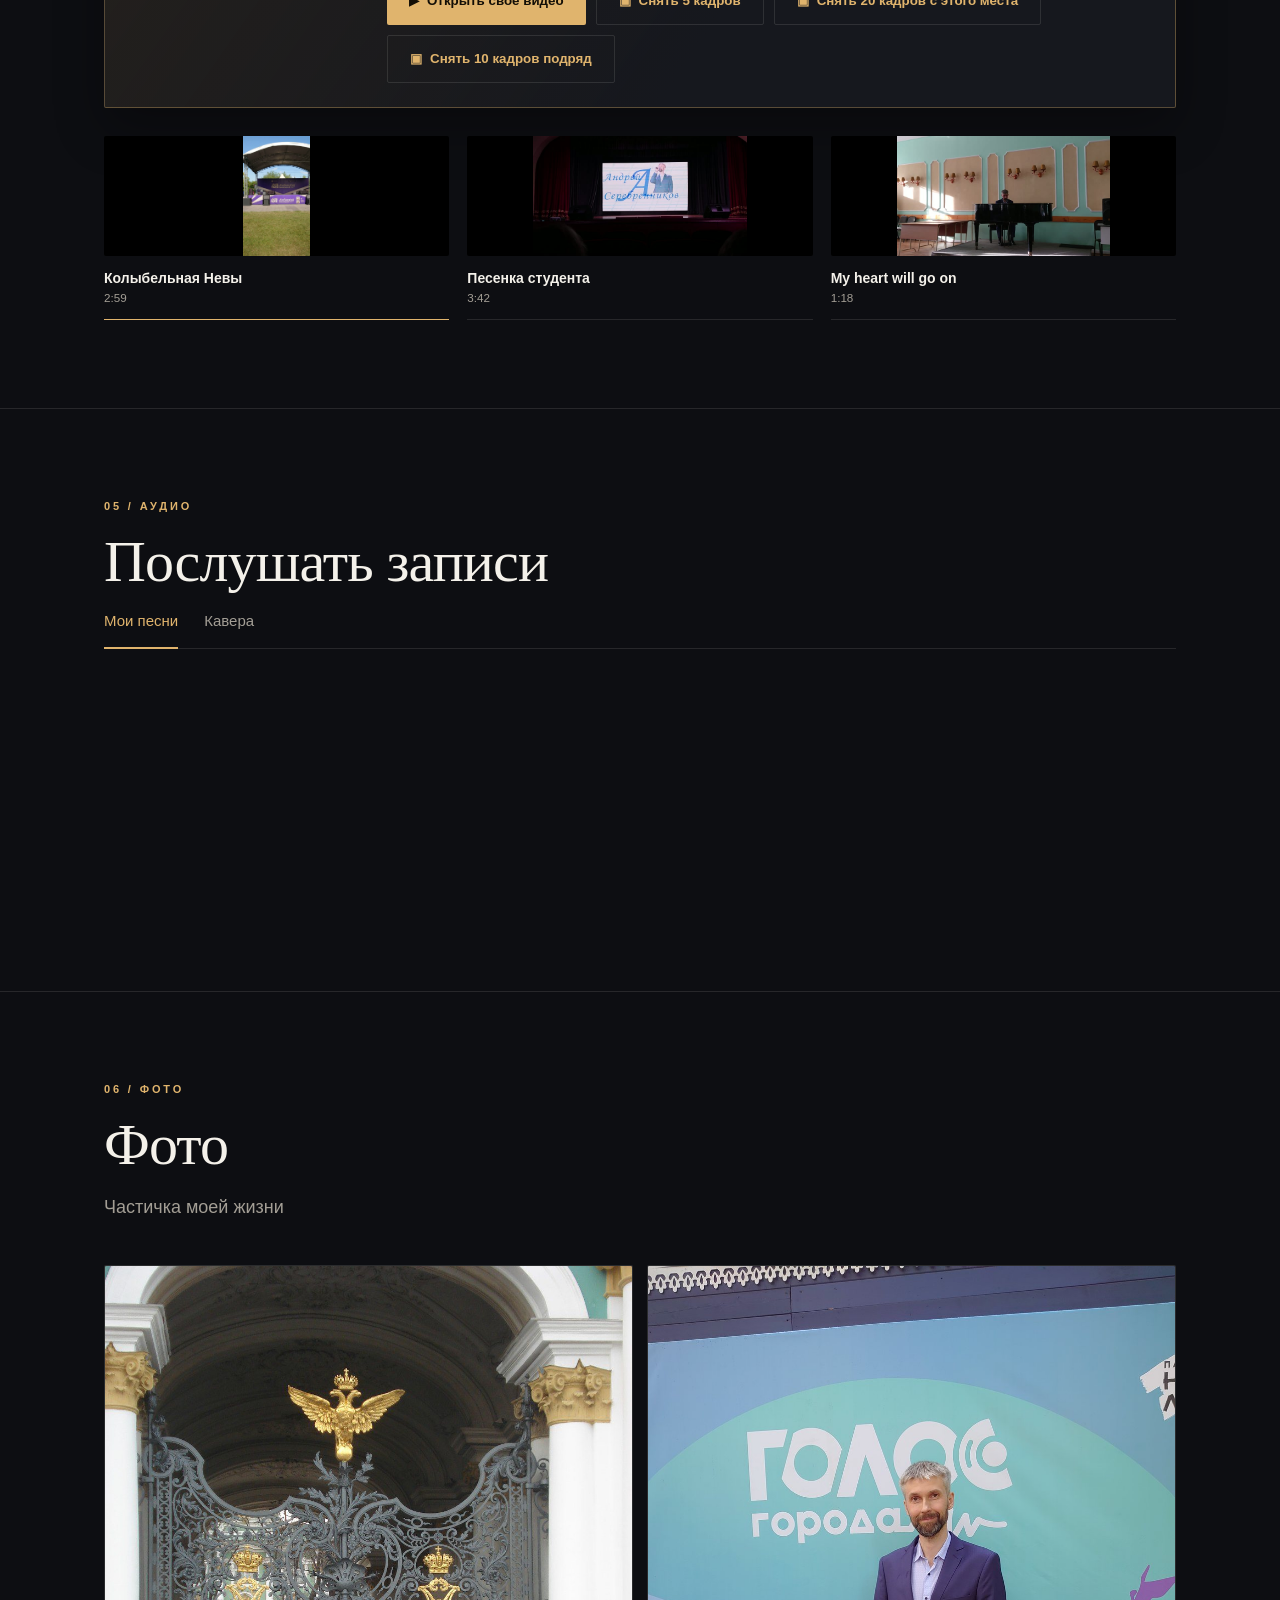
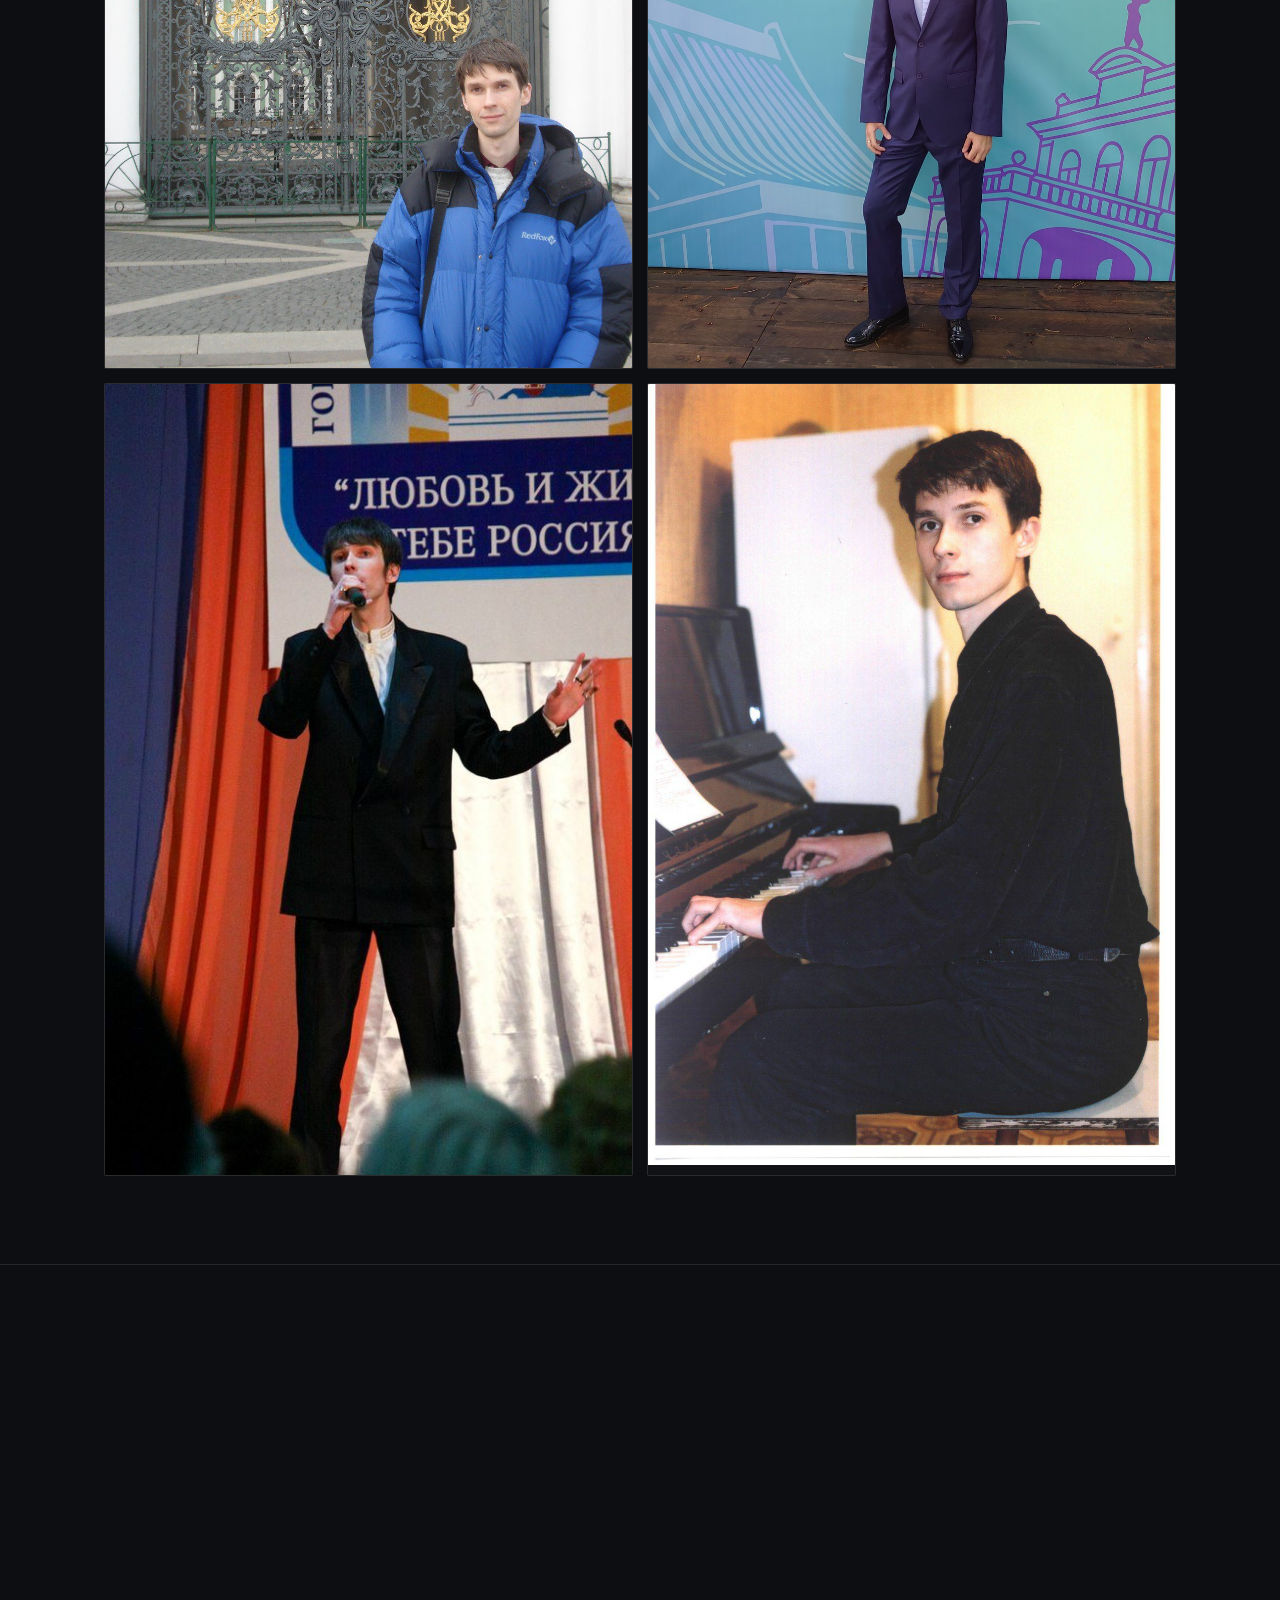
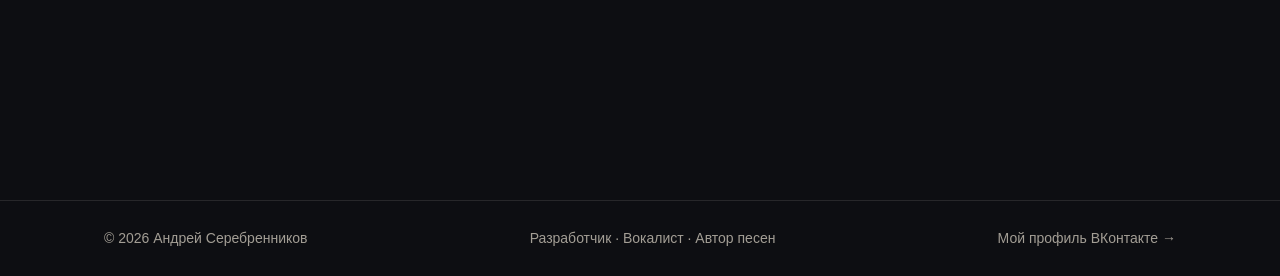
==== commit 7198de24: "Remove day plan from Kaznachey 1 description" ====
--- a/index.html
+++ b/index.html
@@ -155,7 +155,7 @@
             <article class="project-card reveal">
               <div class="project-top"><span class="project-num">01</span><span class="project-kind">Android</span></div>
               <h3>Казначей 1</h3>
-              <p>Первая версия приложения для личных финансов: учёт доходов и расходов, блокнот, цитаты и план на день. Доведена до рабочего состояния.</p>
+              <p>Первая версия приложения для личных финансов: учёт доходов и расходов, блокнот и цитаты. Доведена до рабочего состояния.</p>
               <div class="project-tags"><span>Android</span><span>Capacitor</span><span>Локальные данные</span></div>
             </article>
           </div>
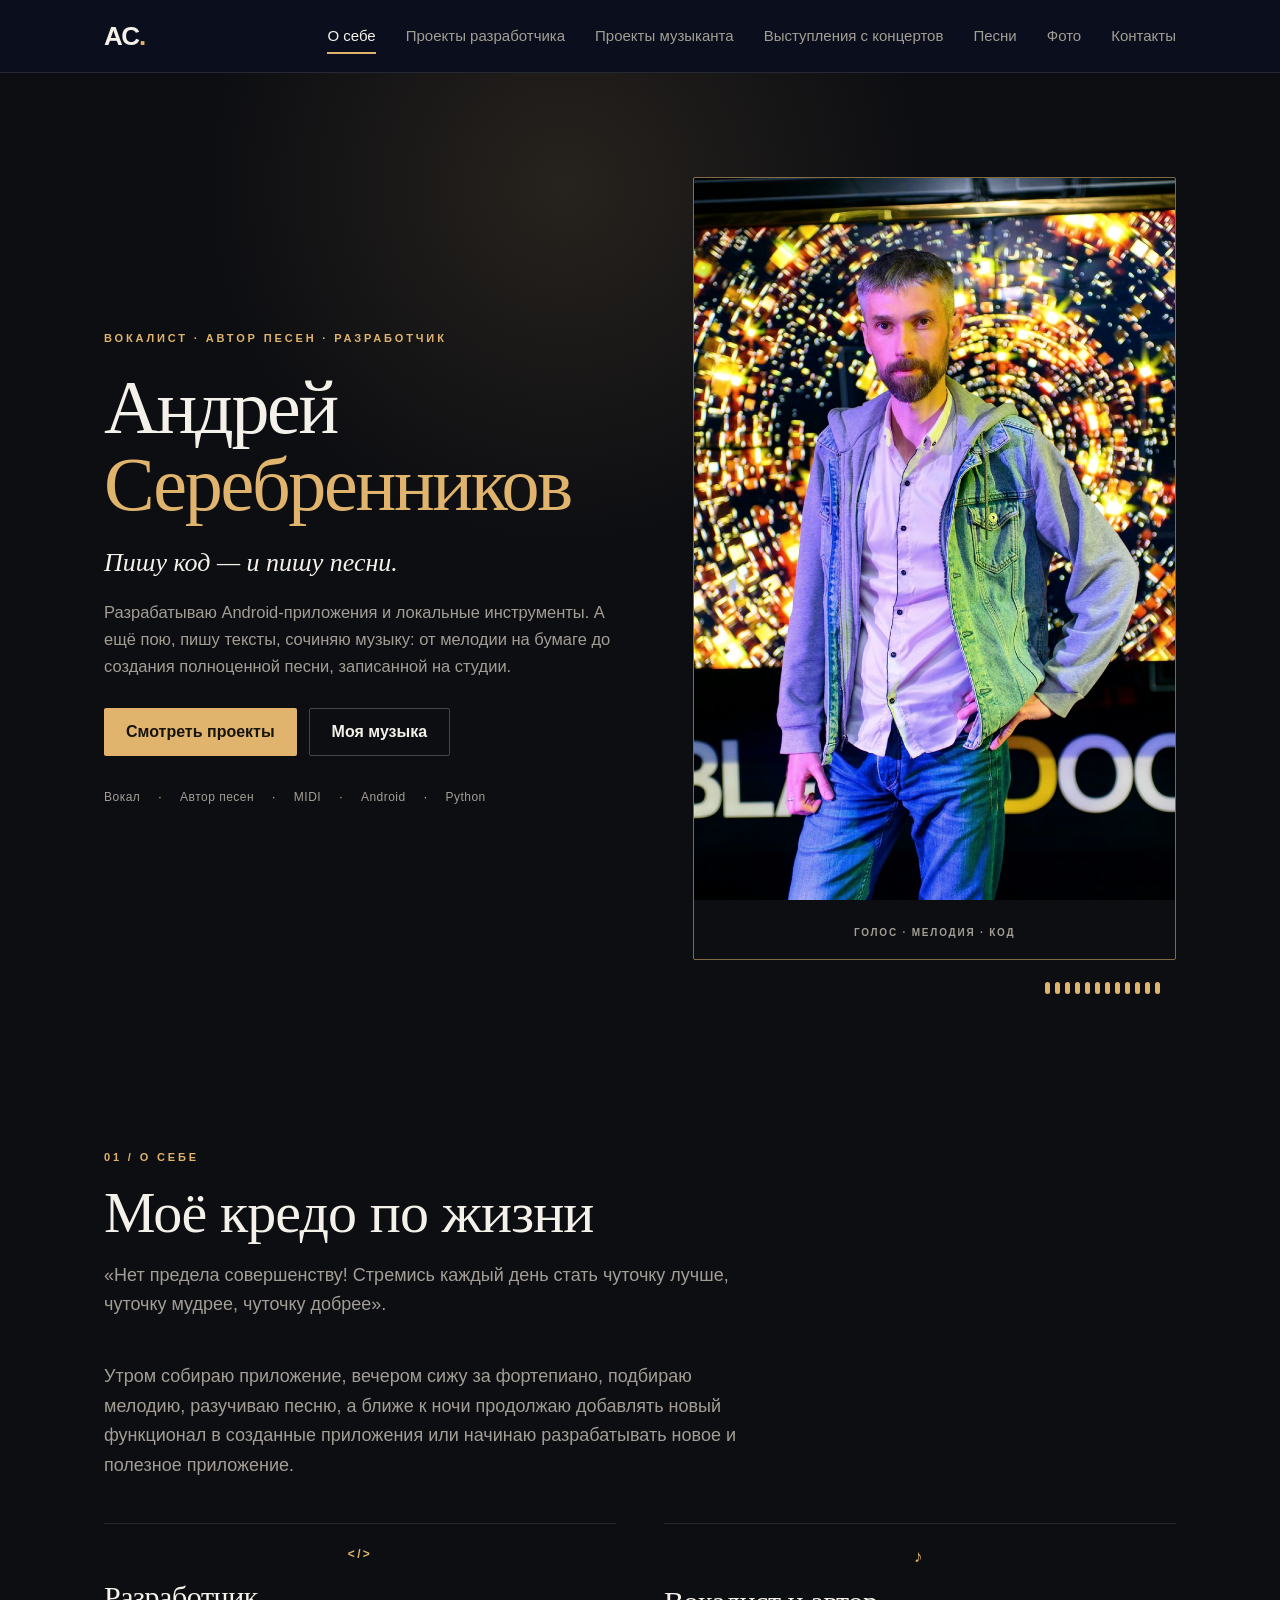
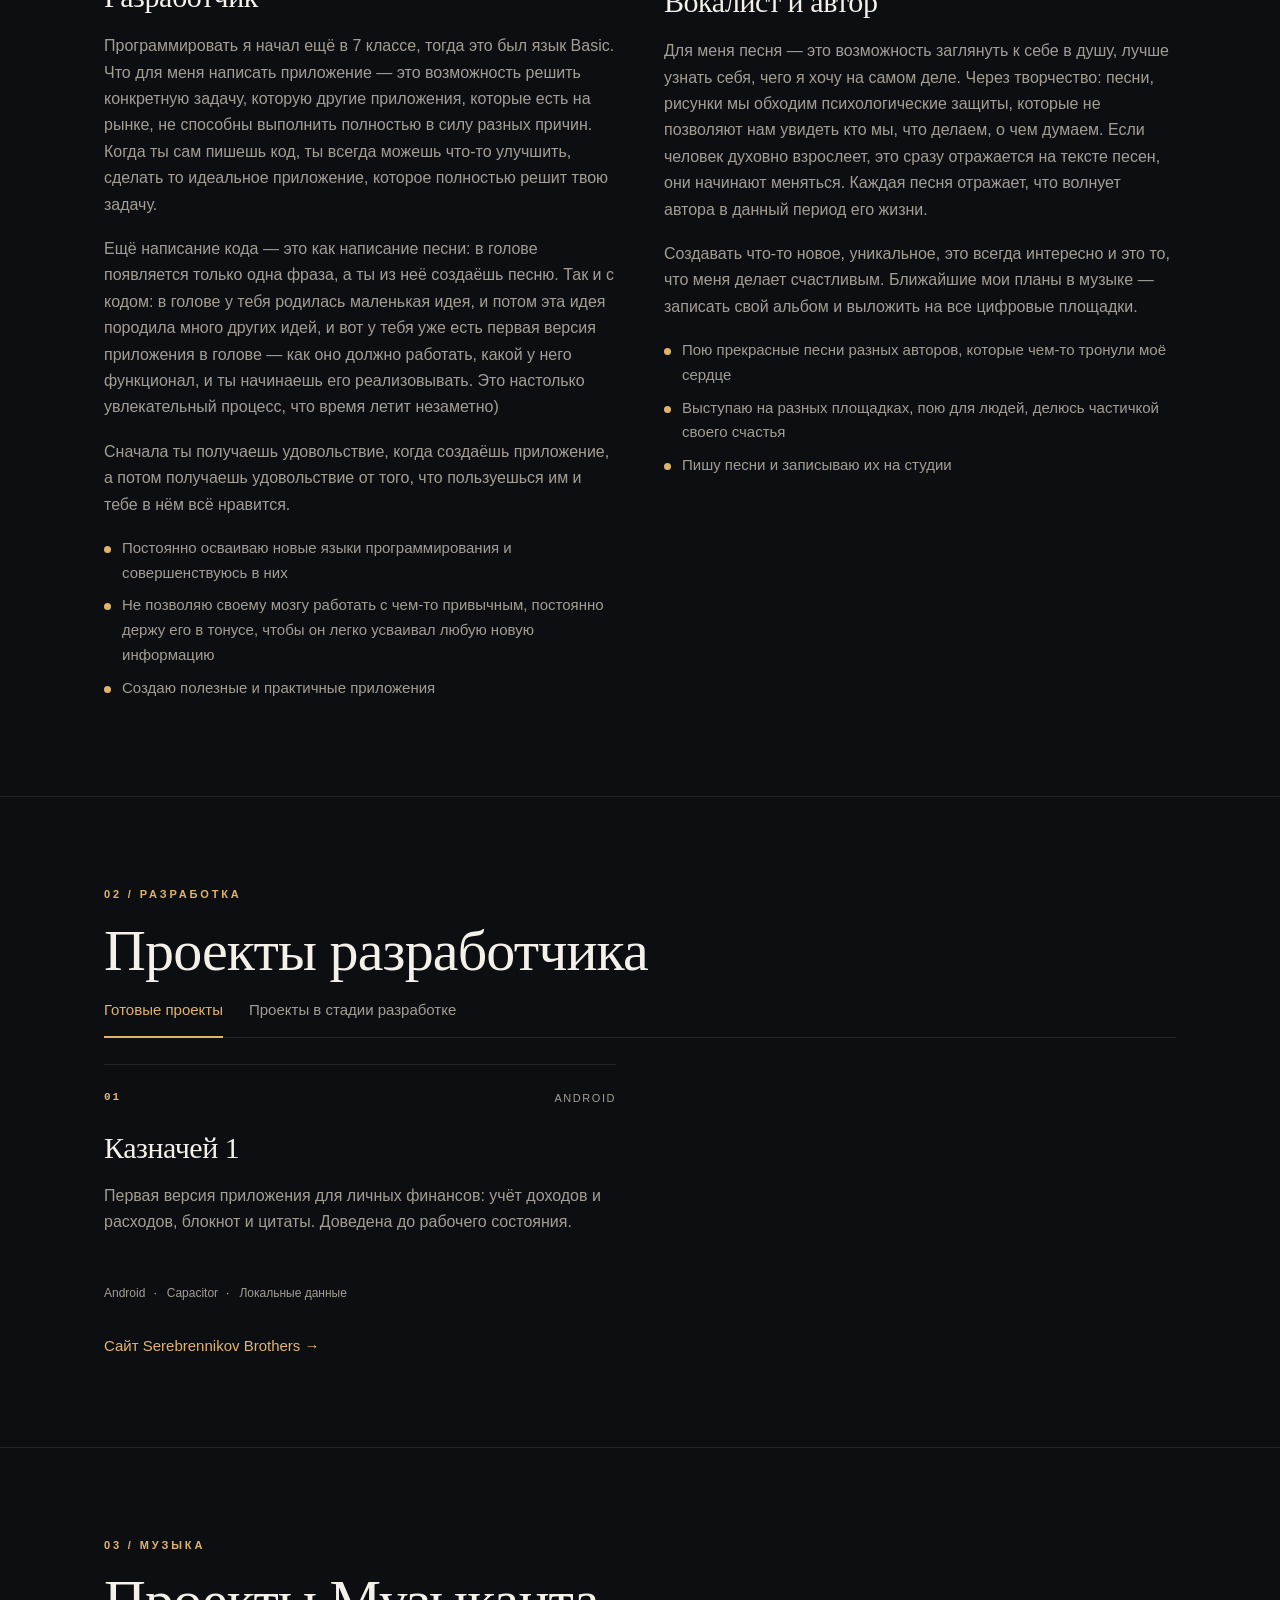
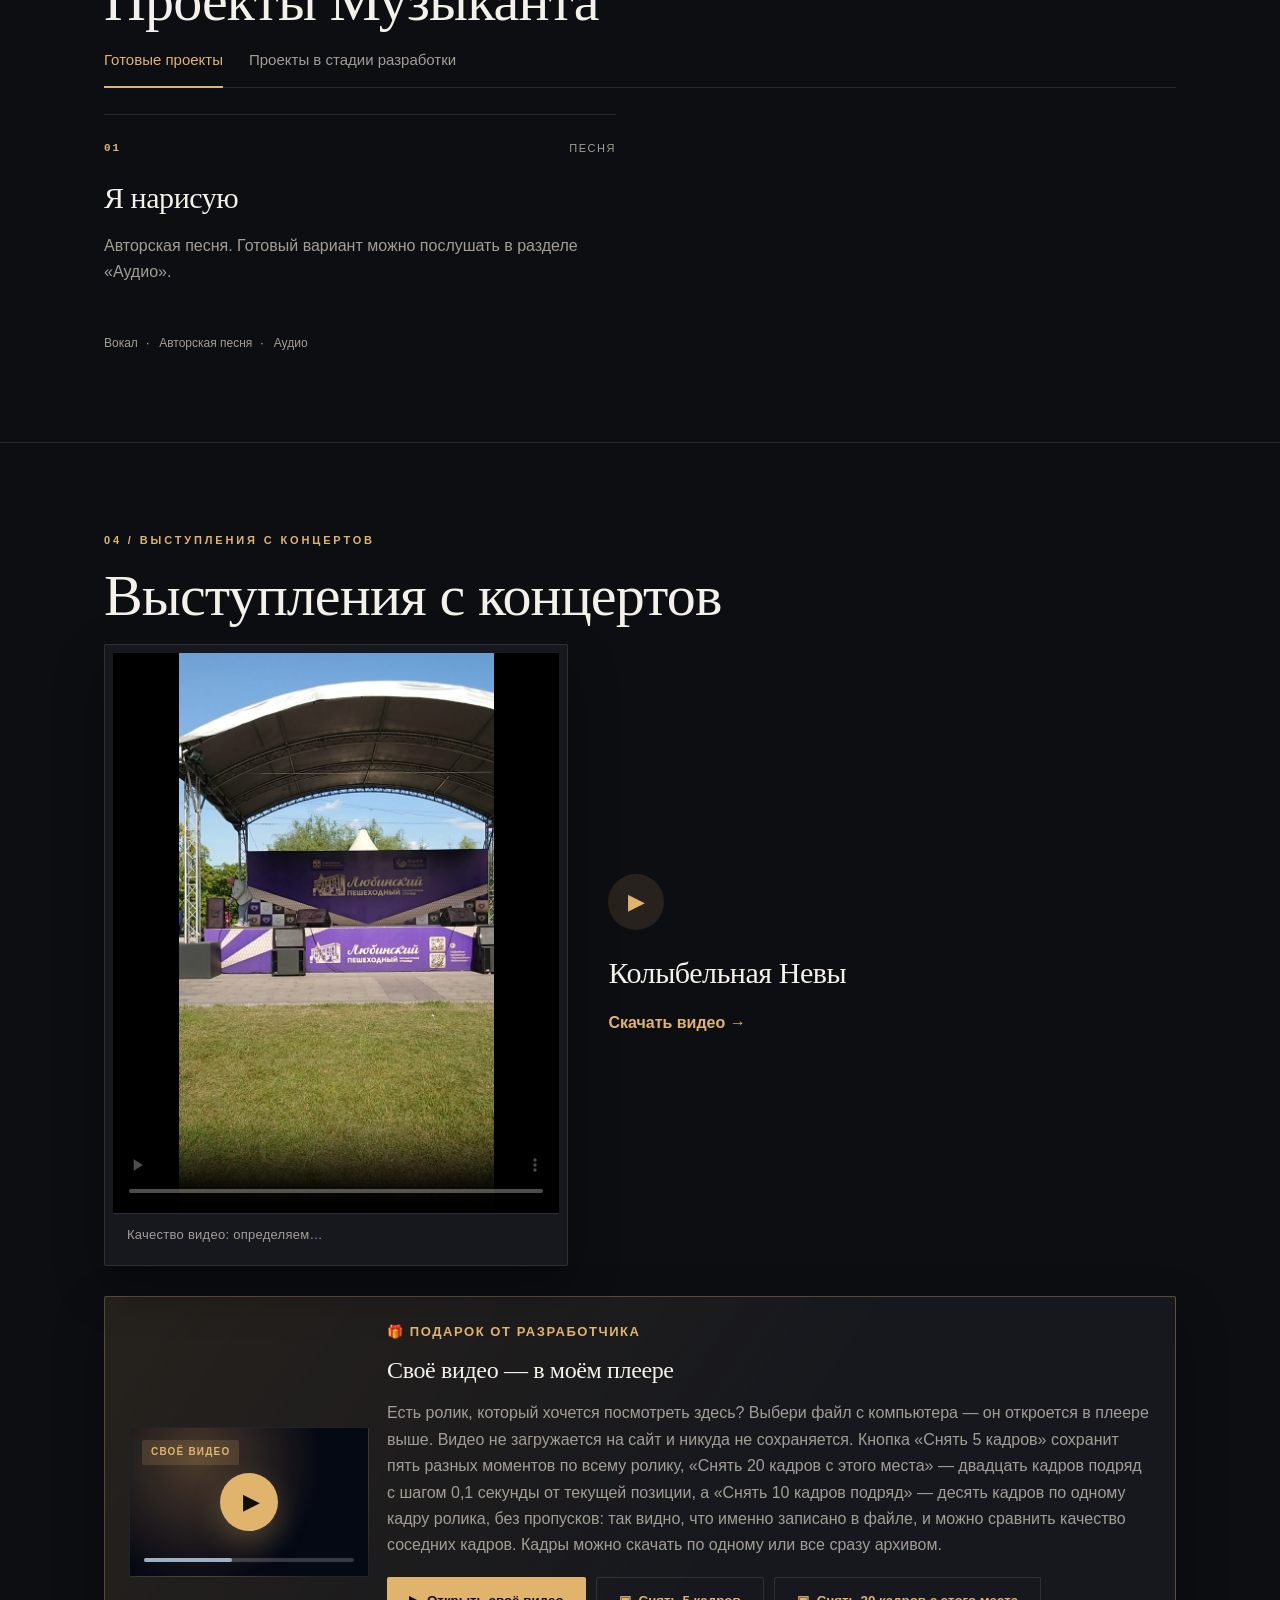
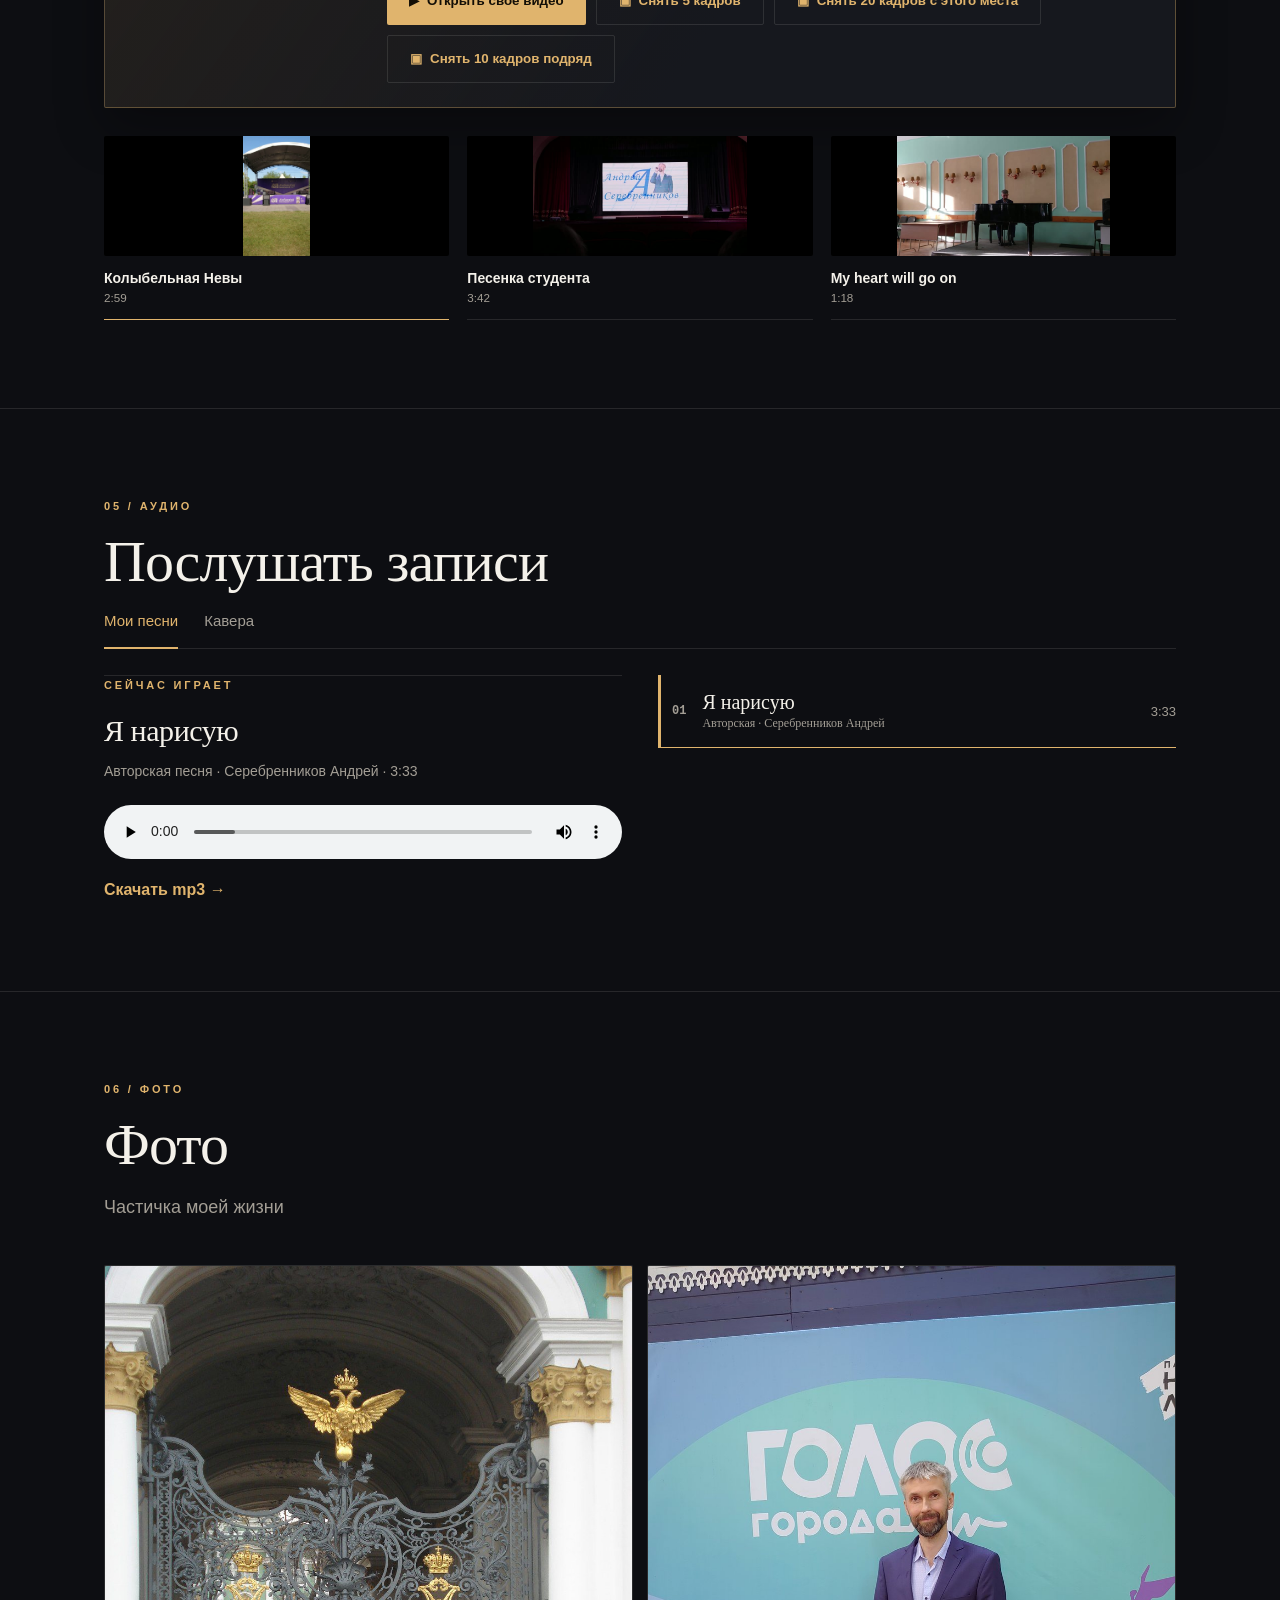
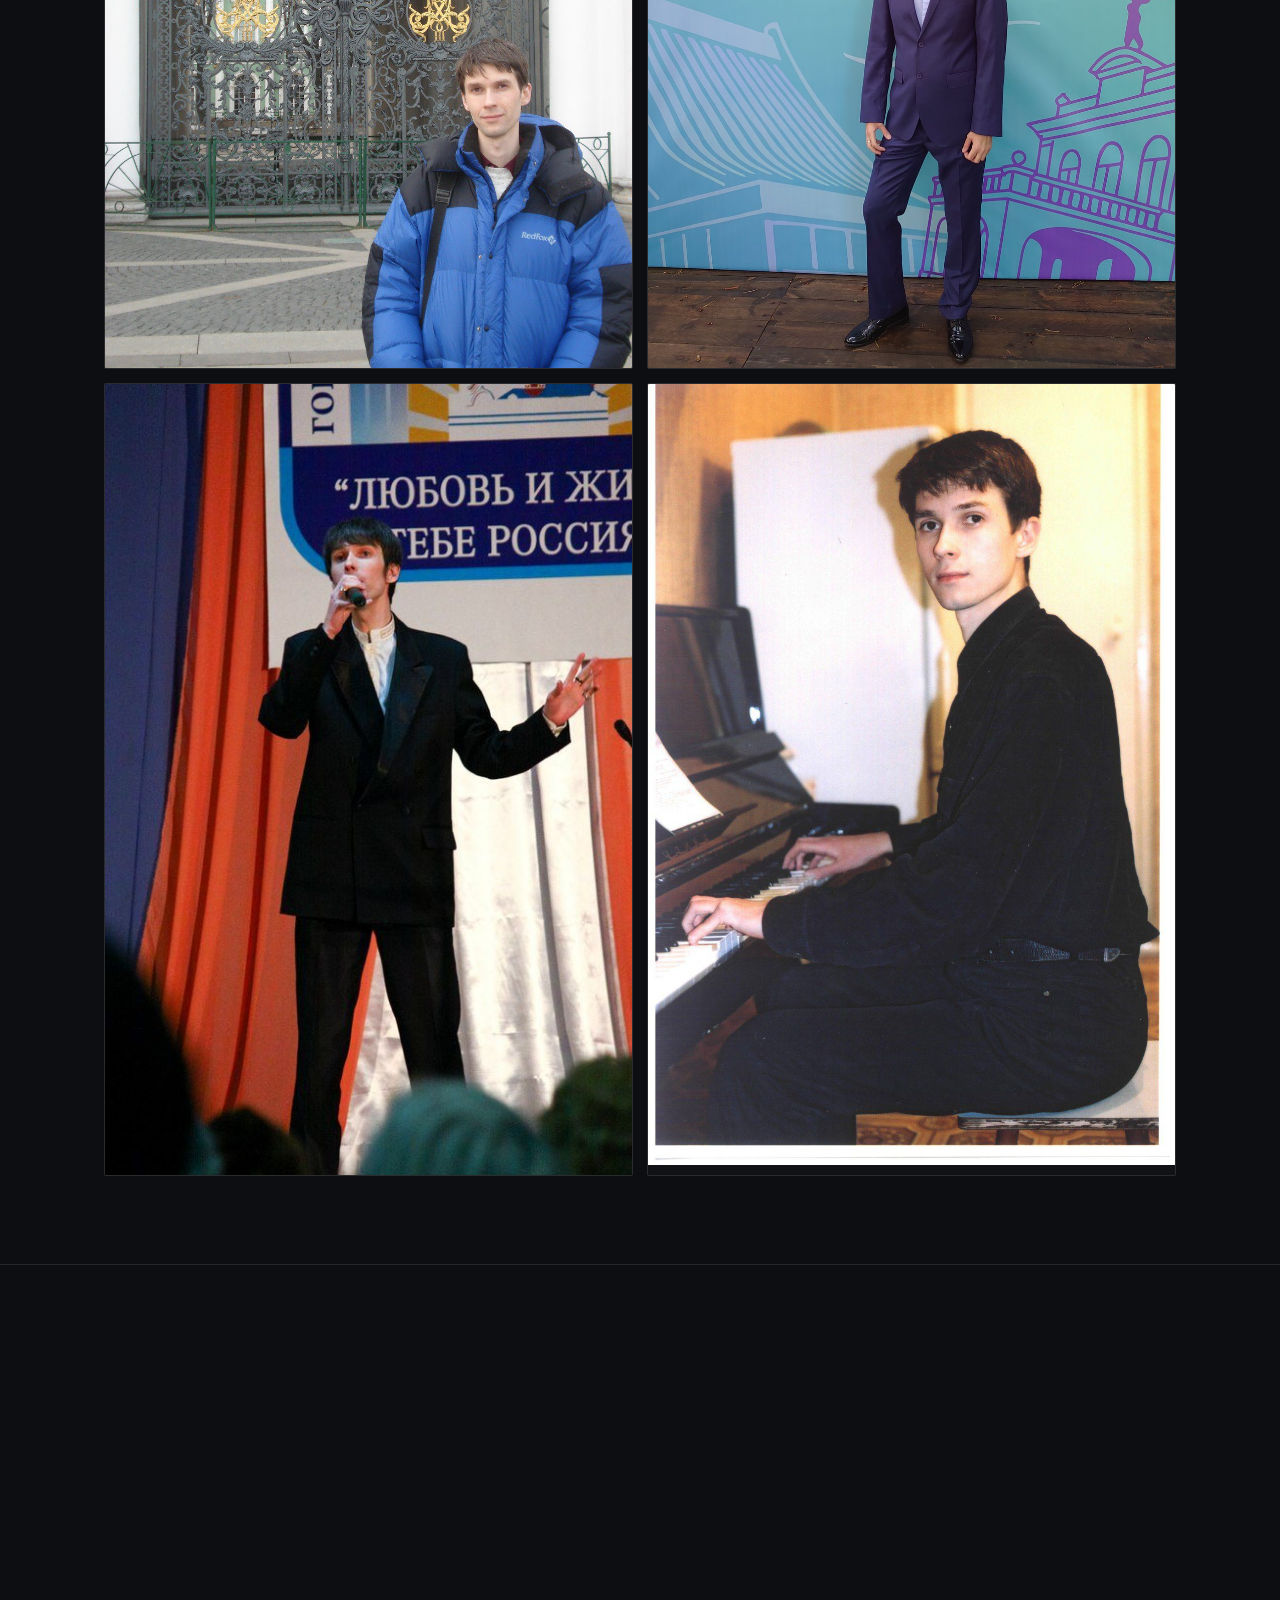
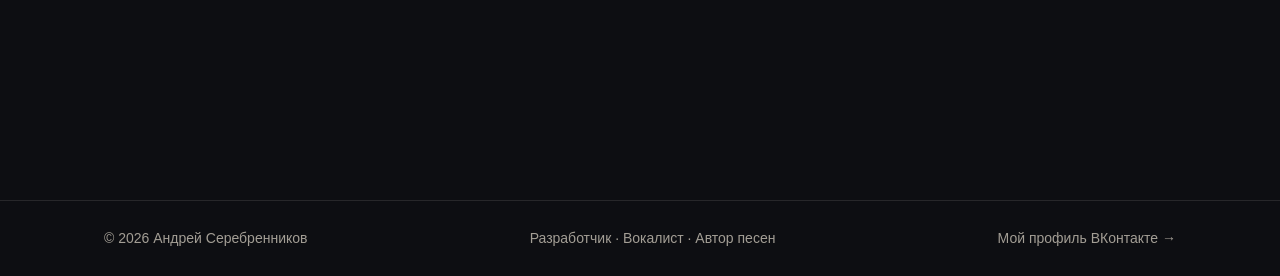
==== commit 7d56deda: "Remove GitHub code link from projects block" ====
--- a/index.html
+++ b/index.html
@@ -173,8 +173,6 @@
         </div>
 
         <p class="projects-more">
-          <a href="https://github.com/andreyserebrennikov8155" target="_blank" rel="noopener">Код на GitHub →</a>
-          <span aria-hidden="true"> · </span>
           <a href="https://serebrennikovbrothers.ru/" target="_blank" rel="noopener">Сайт Serebrennikov Brothers →</a>
         </p>
       </div>
